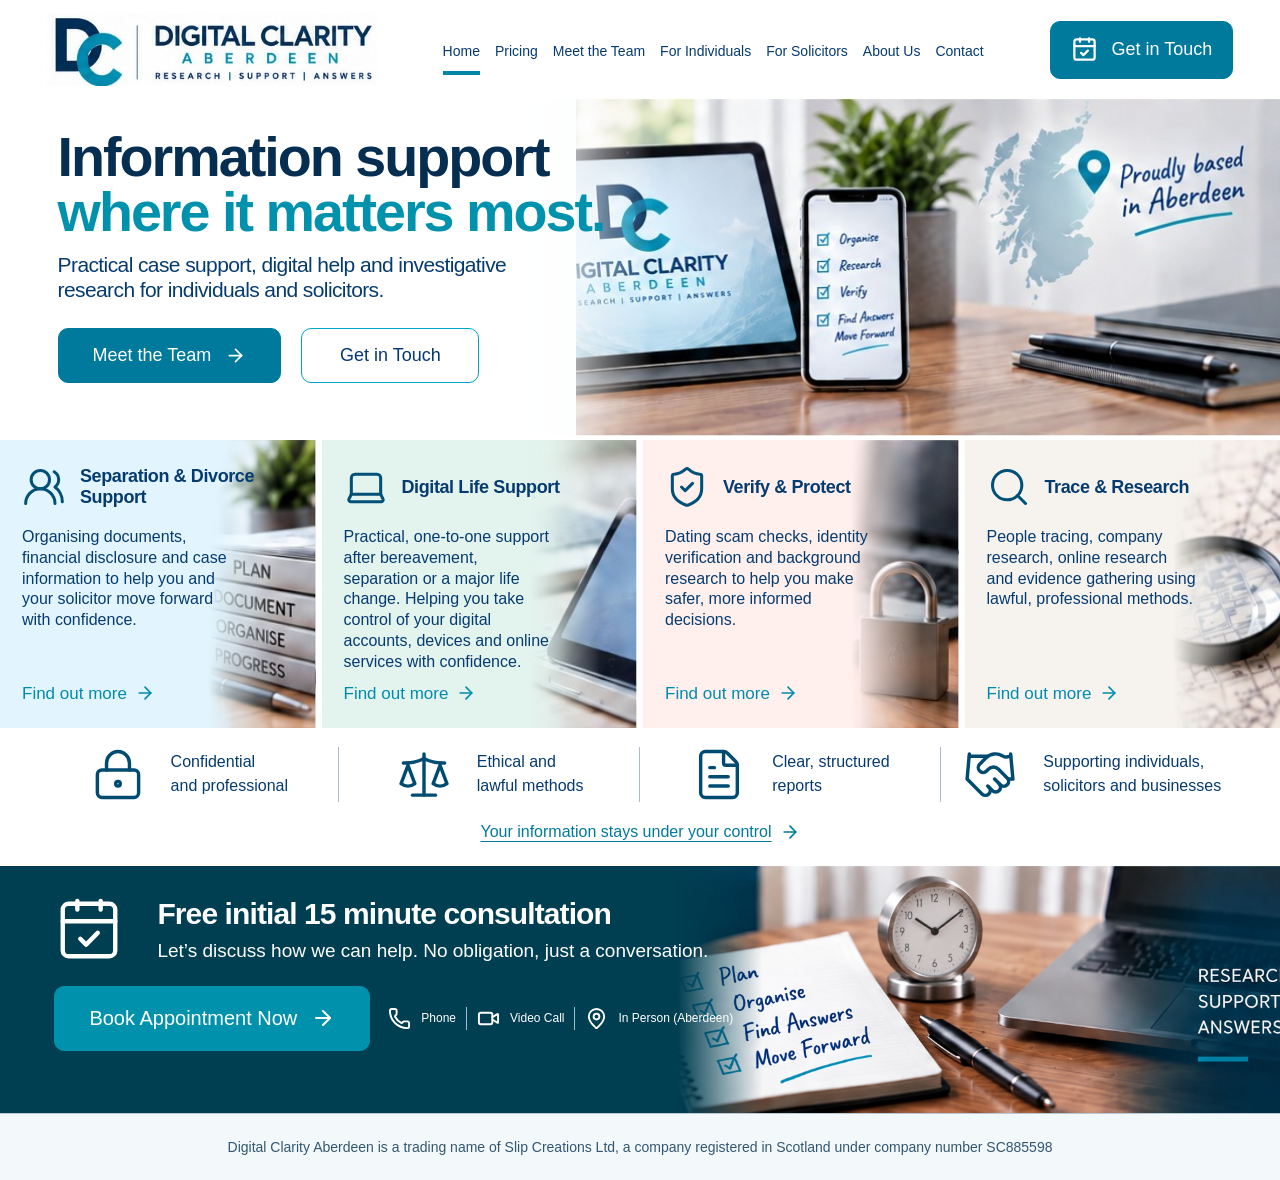
==== index.html @ 3a5bfd01 "Add files via upload" ====
<!doctype html>
<html lang="en-GB"><head><meta charset="utf-8"><meta name="viewport" content="width=device-width,initial-scale=1"><meta name="description" content="Practical case support, digital help and investigative research for individuals and solicitors. Proudly based in Aberdeen."><title>Digital Clarity Aberdeen | Research, Support &amp; Answers</title><link rel="icon" href="favicon.png"><link rel="stylesheet" href="styles.css"><script src="script.js" defer></script></head><body><link rel="preload" as="image" href="images/logo.jpg"/><a class="skip-link" href="#main">Skip to content</a><header class="header" id="home"><a href="index.html" class="brand" aria-label="Digital Clarity Aberdeen home"><img src="images/logo.jpg" alt="Digital Clarity Aberdeen — Research, Support, Answers" width="453" height="100"/></a><button class="menu-toggle" aria-label="Open navigation" aria-expanded="false" data-menu="true"><svg xmlns="http://www.w3.org/2000/svg" width="24" height="24" viewBox="0 0 24 24" fill="none" stroke="currentColor" stroke-width="2" stroke-linecap="round" stroke-linejoin="round" class="lucide lucide-menu" aria-hidden="true"><path d="M4 5h16"></path><path d="M4 12h16"></path><path d="M4 19h16"></path></svg></button><nav class="nav" aria-label="Main navigation"><a class="current" href="index.html" data-close-menu="true">Home</a><a href="pricing.html">Pricing</a><button data-panel="team">Meet the Team</button><button data-panel="individuals">For Individuals</button><button data-panel="solicitors">For Solicitors</button><button data-panel="about">About Us</button><button data-panel="contact">Contact</button></nav><button class="button header-cta" data-panel="contact"><svg xmlns="http://www.w3.org/2000/svg" width="27" height="27" viewBox="0 0 24 24" fill="none" stroke="currentColor" stroke-width="2" stroke-linecap="round" stroke-linejoin="round" class="lucide lucide-calendar-check" aria-hidden="true"><path d="M8 2v3"></path><path d="M16 2v3"></path><rect x="3" y="3" width="18" height="18" rx="2"></rect><path d="M3 9h18"></path><path d="m9 15 2 2 4-4"></path></svg>Get in Touch</button></header><main id="main"><section class="hero" aria-labelledby="hero-title"><div class="hero-art" role="img" aria-label="Digital Clarity tablet and phone on an office desk, proudly based in Aberdeen"></div><div class="hero-copy"><h1 id="hero-title">Information support<br/><span>where it matters most.</span></h1><p>Practical case support, digital help and investigative<br class="desktop-break"/> research for individuals and solicitors.</p><div class="hero-actions"><button class="button" data-panel="team">Meet the Team <svg xmlns="http://www.w3.org/2000/svg" width="21" height="21" viewBox="0 0 24 24" fill="none" stroke="currentColor" stroke-width="2" stroke-linecap="round" stroke-linejoin="round" class="lucide lucide-arrow-right" aria-hidden="true"><path d="M5 12h14"></path><path d="m12 5 7 7-7 7"></path></svg></button><button class="button outline" data-panel="contact">Get in Touch</button></div></div></section><section id="services" class="services" aria-label="Our services"><article class="service separation"><div class="service-photo" style="background-image:url(images/separation.jpg)"></div><div class="service-heading"><svg xmlns="http://www.w3.org/2000/svg" width="24" height="24" viewBox="0 0 24 24" fill="none" stroke="currentColor" stroke-width="1.65" stroke-linecap="round" stroke-linejoin="round" class="lucide lucide-users-round" aria-hidden="true"><path d="M18 21a8 8 0 0 0-16 0"></path><circle cx="10" cy="8" r="5"></circle><path d="M22 20c0-3.37-2-6.5-4-8a5 5 0 0 0-.45-8.3"></path></svg><h2>Separation &amp; Divorce Support</h2></div><p>Organising documents, financial disclosure and case information to help you and your solicitor move forward with confidence.</p><button class="text-link" data-panel="service-0">Find out more <svg xmlns="http://www.w3.org/2000/svg" width="20" height="20" viewBox="0 0 24 24" fill="none" stroke="currentColor" stroke-width="2" stroke-linecap="round" stroke-linejoin="round" class="lucide lucide-arrow-right" aria-hidden="true"><path d="M5 12h14"></path><path d="m12 5 7 7-7 7"></path></svg></button></article><article class="service digital"><div class="service-photo" style="background-image:url(images/digital.jpg)"></div><div class="service-heading"><svg xmlns="http://www.w3.org/2000/svg" width="24" height="24" viewBox="0 0 24 24" fill="none" stroke="currentColor" stroke-width="1.65" stroke-linecap="round" stroke-linejoin="round" class="lucide lucide-laptop" aria-hidden="true"><path d="M18 5a2 2 0 0 1 2 2v8.526a2 2 0 0 0 .212.897l1.068 2.127a1 1 0 0 1-.9 1.45H3.62a1 1 0 0 1-.9-1.45l1.068-2.127A2 2 0 0 0 4 15.526V7a2 2 0 0 1 2-2z"></path><path d="M20.054 15.987H3.946"></path></svg><h2>Digital Life Support</h2></div><p>Practical, one-to-one support after bereavement, separation or a major life change. Helping you take control of your digital accounts, devices and online services with confidence.</p><button class="text-link" data-panel="service-1">Find out more <svg xmlns="http://www.w3.org/2000/svg" width="20" height="20" viewBox="0 0 24 24" fill="none" stroke="currentColor" stroke-width="2" stroke-linecap="round" stroke-linejoin="round" class="lucide lucide-arrow-right" aria-hidden="true"><path d="M5 12h14"></path><path d="m12 5 7 7-7 7"></path></svg></button></article><article class="service verify"><div class="service-photo" style="background-image:url(images/verify.jpg)"></div><div class="service-heading"><svg xmlns="http://www.w3.org/2000/svg" width="24" height="24" viewBox="0 0 24 24" fill="none" stroke="currentColor" stroke-width="1.65" stroke-linecap="round" stroke-linejoin="round" class="lucide lucide-shield-check" aria-hidden="true"><path d="M20 13c0 5-3.5 7.5-7.66 8.95a1 1 0 0 1-.67-.01C7.5 20.5 4 18 4 13V6a1 1 0 0 1 1-1c2 0 4.5-1.2 6.24-2.72a1.17 1.17 0 0 1 1.52 0C14.51 3.81 17 5 19 5a1 1 0 0 1 1 1z"></path><path d="m9 12 2 2 4-4"></path></svg><h2>Verify &amp; Protect</h2></div><p>Dating scam checks, identity verification and background research to help you make safer, more informed decisions.</p><button class="text-link" data-panel="service-2">Find out more <svg xmlns="http://www.w3.org/2000/svg" width="20" height="20" viewBox="0 0 24 24" fill="none" stroke="currentColor" stroke-width="2" stroke-linecap="round" stroke-linejoin="round" class="lucide lucide-arrow-right" aria-hidden="true"><path d="M5 12h14"></path><path d="m12 5 7 7-7 7"></path></svg></button></article><article class="service research"><div class="service-photo" style="background-image:url(images/research.jpg)"></div><div class="service-heading"><svg xmlns="http://www.w3.org/2000/svg" width="24" height="24" viewBox="0 0 24 24" fill="none" stroke="currentColor" stroke-width="1.65" stroke-linecap="round" stroke-linejoin="round" class="lucide lucide-search" aria-hidden="true"><path d="m21 21-4.34-4.34"></path><circle cx="11" cy="11" r="8"></circle></svg><h2>Trace &amp; Research</h2></div><p>People tracing, company research, online research and evidence gathering using lawful, professional methods.</p><button class="text-link" data-panel="service-3">Find out more <svg xmlns="http://www.w3.org/2000/svg" width="20" height="20" viewBox="0 0 24 24" fill="none" stroke="currentColor" stroke-width="2" stroke-linecap="round" stroke-linejoin="round" class="lucide lucide-arrow-right" aria-hidden="true"><path d="M5 12h14"></path><path d="m12 5 7 7-7 7"></path></svg></button></article></section><section class="assurances" aria-label="Our commitments"><div class="assurance"><svg xmlns="http://www.w3.org/2000/svg" width="24" height="24" viewBox="0 0 24 24" fill="none" stroke="currentColor" stroke-width="1.5" stroke-linecap="round" stroke-linejoin="round" class="lucide lucide-lock-keyhole" aria-hidden="true"><circle cx="12" cy="16" r="1"></circle><rect x="3" y="10" width="18" height="12" rx="2"></rect><path d="M7 10V7a5 5 0 0 1 10 0v3"></path></svg><p>Confidential<br/>and professional</p></div><div class="assurance"><svg xmlns="http://www.w3.org/2000/svg" width="24" height="24" viewBox="0 0 24 24" fill="none" stroke="currentColor" stroke-width="1.5" stroke-linecap="round" stroke-linejoin="round" class="lucide lucide-scale" aria-hidden="true"><path d="M12 3v18"></path><path d="m19 8 3 8a5 5 0 0 1-6 0zV7"></path><path d="M3 7h1a17 17 0 0 0 8-2 17 17 0 0 0 8 2h1"></path><path d="m5 8 3 8a5 5 0 0 1-6 0zV7"></path><path d="M7 21h10"></path></svg><p>Ethical and<br/>lawful methods</p></div><div class="assurance"><svg xmlns="http://www.w3.org/2000/svg" width="24" height="24" viewBox="0 0 24 24" fill="none" stroke="currentColor" stroke-width="1.5" stroke-linecap="round" stroke-linejoin="round" class="lucide lucide-file-text" aria-hidden="true"><path d="M6 22a2 2 0 0 1-2-2V4a2 2 0 0 1 2-2h8a2.4 2.4 0 0 1 1.704.706l3.588 3.588A2.4 2.4 0 0 1 20 8v12a2 2 0 0 1-2 2z"></path><path d="M14 2v5a1 1 0 0 0 1 1h5"></path><path d="M10 9H8"></path><path d="M16 13H8"></path><path d="M16 17H8"></path></svg><p>Clear, structured<br/>reports</p></div><div class="assurance"><svg xmlns="http://www.w3.org/2000/svg" width="24" height="24" viewBox="0 0 24 24" fill="none" stroke="currentColor" stroke-width="1.5" stroke-linecap="round" stroke-linejoin="round" class="lucide lucide-handshake" aria-hidden="true"><path d="m11 17 2 2a1 1 0 1 0 3-3"></path><path d="m14 14 2.5 2.5a1 1 0 1 0 3-3l-3.88-3.88a3 3 0 0 0-4.24 0l-.88.88a1 1 0 1 1-3-3l2.81-2.81a5.79 5.79 0 0 1 7.06-.87l.47.28a2 2 0 0 0 1.42.25L21 4"></path><path d="m21 3 1 11h-2"></path><path d="M3 3 2 14l6.5 6.5a1 1 0 1 0 3-3"></path><path d="M3 4h8"></path></svg><p>Supporting individuals,<br/>solicitors and businesses</p></div></section><div class="privacy-control"><button class="text-link" aria-haspopup="dialog" data-panel="privacy">Your information stays under your control <svg xmlns="http://www.w3.org/2000/svg" width="20" height="20" viewBox="0 0 24 24" fill="none" stroke="currentColor" stroke-width="2" stroke-linecap="round" stroke-linejoin="round" class="lucide lucide-arrow-right" aria-hidden="true"><path d="M5 12h14"></path><path d="m12 5 7 7-7 7"></path></svg></button></div><section id="contact" class="consultation"><div class="consultation-art"></div><div class="consultation-content"><div class="consultation-heading"><svg xmlns="http://www.w3.org/2000/svg" width="24" height="24" viewBox="0 0 24 24" fill="none" stroke="currentColor" stroke-width="1.5" stroke-linecap="round" stroke-linejoin="round" class="lucide lucide-calendar-check" aria-hidden="true"><path d="M8 2v3"></path><path d="M16 2v3"></path><rect x="3" y="3" width="18" height="18" rx="2"></rect><path d="M3 9h18"></path><path d="m9 15 2 2 4-4"></path></svg><div><h2>Free initial 15 minute consultation</h2><p>Let’s discuss how we can help. No obligation, just a conversation.</p></div></div><div class="consultation-actions"><button class="button booking" data-panel="contact">Book Appointment Now <svg xmlns="http://www.w3.org/2000/svg" width="24" height="24" viewBox="0 0 24 24" fill="none" stroke="currentColor" stroke-width="2" stroke-linecap="round" stroke-linejoin="round" class="lucide lucide-arrow-right" aria-hidden="true"><path d="M5 12h14"></path><path d="m12 5 7 7-7 7"></path></svg></button><div class="methods"><span><svg xmlns="http://www.w3.org/2000/svg" width="24" height="24" viewBox="0 0 24 24" fill="none" stroke="currentColor" stroke-width="2" stroke-linecap="round" stroke-linejoin="round" class="lucide lucide-phone" aria-hidden="true"><path d="M13.832 16.568a1 1 0 0 0 1.213-.303l.355-.465A2 2 0 0 1 17 15h3a2 2 0 0 1 2 2v3a2 2 0 0 1-2 2A18 18 0 0 1 2 4a2 2 0 0 1 2-2h3a2 2 0 0 1 2 2v3a2 2 0 0 1-.8 1.6l-.468.351a1 1 0 0 0-.292 1.233 14 14 0 0 0 6.392 6.384"></path></svg>Phone</span><span><svg xmlns="http://www.w3.org/2000/svg" width="24" height="24" viewBox="0 0 24 24" fill="none" stroke="currentColor" stroke-width="2" stroke-linecap="round" stroke-linejoin="round" class="lucide lucide-video" aria-hidden="true"><path d="m16 13 5.223 3.482a.5.5 0 0 0 .777-.416V7.87a.5.5 0 0 0-.752-.432L16 10.5"></path><rect x="2" y="6" width="14" height="12" rx="2"></rect></svg>Video Call</span><span><svg xmlns="http://www.w3.org/2000/svg" width="24" height="24" viewBox="0 0 24 24" fill="none" stroke="currentColor" stroke-width="2" stroke-linecap="round" stroke-linejoin="round" class="lucide lucide-map-pin" aria-hidden="true"><path d="M20 10c0 4.993-5.539 10.193-7.399 11.799a1 1 0 0 1-1.202 0C9.539 20.193 4 14.993 4 10a8 8 0 0 1 16 0"></path><circle cx="12" cy="10" r="3"></circle></svg>In Person (Aberdeen)</span></div></div></div></section></main><footer class="site-footer"><p>Digital Clarity Aberdeen is a trading name of Slip Creations Ltd, a company registered in Scotland under company number SC885598</p></footer>
<dialog id="details" class="detail-dialog" aria-labelledby="dialog-title" aria-describedby="dialog-description"><button class="dialog-close" aria-label="Close details" autofocus>×</button><h2 id="dialog-title" class="dialog-title"></h2><p id="dialog-description" class="dialog-copy"></p><div id="dialog-sections" class="team-sections dialog-copy" hidden></div><div id="dialog-phones" class="contact-phones dialog-copy" hidden><p>UK: <a href="tel:0345555555">0345 555555</a></p><p>Local: <a href="tel:01224555555">01224 555555</a></p></div><button id="dialog-action" class="button">Get in Touch →</button><a id="dialog-email" class="button email-button" href="mailto:contactus@dcaberdeen.com?subject=Free%2015%20minute%20consultation" hidden>Email to arrange a consultation →</a></dialog>
</body></html>
---- styles.css ----
body{line-height:1.5}button{color:inherit}svg{vertical-align:middle;flex-shrink:0}h1,h2{font-size:inherit;font-weight:inherit}
:root,.dark{--background:#fff;--foreground:#063864;--primary:#00799c;--primary-foreground:#fff;--popover:#fff;--border:#b7c9d7;--muted:#e6f4f8;--radius:0.6rem}
*{box-sizing:border-box}html{scroll-behavior:smooth;scroll-padding-top:1rem}body{margin:0;color:#063b70;background:#fff;font-family:'Century Gothic','Trebuchet MS',Arial,sans-serif;font-size:16px}button,a{-webkit-tap-highlight-color:transparent}button{font:inherit;cursor:pointer}a{color:inherit;text-decoration:none}button:focus-visible,a:focus-visible{outline:3px solid #02a6ca;outline-offset:5px}button{border:0}p,h1,h2{margin:0}.header{min-height:99px;display:flex;align-items:center;gap:32px;padding:9px 3.65%;background:white;position:relative;z-index:10}.brand{display:block;flex:0 1 443px}.brand img{width:100%;height:auto;display:block}.nav{display:flex;align-items:center;justify-content:center;gap:34px;flex:1;white-space:nowrap}.nav a,.nav button{background:none;padding:17px 0 13px;font-size:16px;position:relative}.nav .current:after{content:'';position:absolute;bottom:0;left:0;right:0;height:4px;background:#0087a8}.nav a:hover,.nav button:hover{color:#008bab}.button{display:inline-flex;align-items:center;justify-content:center;gap:14px;background:#007a9c;color:white;padding:16px 34px;border:1px solid #007a9c;border-radius:10px;font-size:18px;line-height:1.2;transition:background .18s,transform .18s;white-space:nowrap}.button:hover{background:#005b79;transform:translateY(-1px)}.header-cta{font-size:22px;min-width:246px;min-height:58px}.menu-toggle{display:none;background:none}.hero{min-height:337px;position:relative;overflow:hidden;background:#f9fbfb}.hero-art{position:absolute;inset:0 0 0 45%;background:url('images/hero.jpg') center right/cover no-repeat}.hero:after{content:'';position:absolute;inset:0;background:linear-gradient(90deg,#fff 0%,#fffffffa 37%,#ffffffdf 43%,#ffffff00 51%);pointer-events:none}.hero-copy{position:relative;z-index:1;padding:31px 4.5% 33px}.hero h1{font-family:Arial,Helvetica,sans-serif;font-size:clamp(40px,4.2vw,66px);font-weight:750;line-height:.98;letter-spacing:-2px;color:#062e51}.hero h1 span{color:#0092ad}.hero-copy>p{font-size:24px;line-height:1.18;margin-top:14px;letter-spacing:-.6px}.hero-actions{display:flex;gap:20px;margin-top:25px}.hero-actions .button{min-width:204px}.hero-actions .outline{min-width:178px}.outline{background:#ffffffb8;color:#043872;border:1px solid #00a6ca}.outline:hover{background:#e8f8fc}.services{display:grid;grid-template-columns:repeat(4,minmax(0,1fr));gap:6px;border-top:4px solid white}.service{min-height:247px;position:relative;padding:24px 32px 20px;display:flex;flex-direction:column;overflow:hidden;background:#e2f5fe}.service.digital{background:#e3f3ee}.service.verify{background:#fff0ed}.service.research{background:#f6f3ee}.service-photo{position:absolute;inset:0 0 0 auto;width:34%;background-size:cover;background-position:right center;mask-image:linear-gradient(90deg,transparent,#000 65%);pointer-events:none}.service-heading{display:flex;align-items:center;gap:22px;position:relative;min-height:48px}.service-heading svg{width:56px;height:50px;flex:none;color:#005077}.service h2{font-size:20px;line-height:1.16;font-weight:600;letter-spacing:-.4px;max-width:215px}.service p{position:relative;max-width:242px;font-size:16px;line-height:1.3;margin:15px 0 8px;padding-right:5px}.text-link{position:relative;display:flex;align-items:center;gap:8px;background:none;color:#008bae;padding:0;margin-top:auto;align-self:flex-start;font-size:17px}.text-link:hover{text-decoration:underline}.assurances{min-height:92px;display:grid;grid-template-columns:repeat(4,1fr);align-items:center;padding:18px 3%}.assurance{display:flex;gap:24px;align-items:center;justify-content:center;padding:0 20px;border-right:1px solid #aabbd1;min-height:54px}.assurance:last-child{border:0}.assurance svg{width:58px;height:55px;flex:none;color:#004b72}.assurance p{font-size:16px;line-height:1.5}.consultation{position:relative;min-height:247px;background:#003e52;color:white;overflow:hidden}.consultation-art{position:absolute;inset:0 0 0 auto;width:47%;background:url('images/consultation-clock.png') center/cover no-repeat;mask-image:linear-gradient(90deg,transparent,#000 14%)}.consultation-content{position:relative;padding:28px 4.25% 50px}.consultation-heading{display:flex;gap:33px;align-items:center}.consultation-heading>svg{width:70px;height:70px;flex:none}.consultation h2{font-size:34px;font-weight:600;line-height:1.3;letter-spacing:-.9px}.consultation p{font-size:22px;margin-top:4px}.consultation-actions{display:flex;align-items:center;gap:24px;margin-top:20px}.booking{background:#0092ac;border-color:#0092ac;font-size:23px;min-height:65px}.methods{display:flex;align-items:center;gap:16px;font-size:14px}.methods span{display:flex;align-items:center;gap:10px;border-right:1px solid #9dc0cc;padding-right:16px}.methods span:last-child{border:0}.methods svg{width:23px;height:23px}.skip-link{position:fixed;top:-100px;left:15px;background:white;z-index:100;padding:12px}.skip-link:focus{top:10px}.detail-dialog{padding:35px!important;max-width:min(560px,calc(100% - 32px))!important;gap:23px!important}.dialog-title{font-size:27px;font-weight:600;line-height:1.2;padding-right:15px}.dialog-copy{font-size:17px;line-height:1.6;color:#335771}.contact-note{padding:18px;background:#e8f5f8;border-radius:6px;font-size:16px;line-height:1.5}
@media(min-width:1700px){.hero{min-height:410px}.hero-copy{padding-top:50px}.service{min-height:285px}.service p{max-width:65%;font-size:18px}.consultation{min-height:300px}}
@media(max-width:1350px){.header{gap:22px}.brand{flex-basis:330px}.nav{gap:20px}.nav a,.nav button{font-size:14px}.header-cta{min-width:180px;font-size:18px;padding:14px 20px}.hero h1{font-size:4.35vw}.hero-copy>p{font-size:21px}.service{padding:22px}.service-heading{gap:14px}.service h2{font-size:18px}.service p{max-width:79%}.service-heading svg{width:44px}.consultation h2{font-size:30px}.consultation p{font-size:19px}.methods{gap:10px;font-size:12px}.methods span{padding-right:10px}.booking{font-size:20px}.consultation-actions{gap:18px}}
@media(max-width:1100px){.header{flex-wrap:wrap;justify-content:space-between}.brand{flex-basis:350px}.nav{order:3;flex-basis:100%;padding-bottom:5px;justify-content:space-between}.nav a,.nav button{font-size:16px;padding-top:4px}.hero{min-height:335px}.hero h1{font-size:4.7vw}.hero-copy>p{max-width:53%;font-size:19px}.desktop-break{display:none}.services{grid-template-columns:repeat(2,minmax(0,1fr))}.service{min-height:260px;padding:25px 30px}.service h2{font-size:21px}.service p{max-width:65%;font-size:17px}.service-photo{width:34%}.assurances{grid-template-columns:repeat(2,1fr);gap:20px}.assurance:nth-child(2){border:0}.assurance{justify-content:flex-start;padding-left:30px}.consultation-art{opacity:.55}.consultation-actions{align-items:flex-start;flex-direction:column}.methods{font-size:14px}.consultation-heading{gap:22px}}
@media(max-width:650px){.header{min-height:86px;padding:13px 20px;gap:12px}.brand{flex:0 1 280px;max-width:calc(100% - 50px)}.header-cta{display:none}.menu-toggle{display:block;padding:8px}.nav{display:none}.nav.expanded{display:flex;flex-direction:column;align-items:stretch;gap:0;padding:8px 0}.nav a,.nav button{text-align:left;padding:13px 4px}.nav .current:after{right:auto;width:36px}.hero{display:flex;flex-direction:column}.hero-copy{padding:30px 22px 28px;order:0}.hero h1{font-size:clamp(32px,7.7vw,49px);letter-spacing:-1.1px;line-height:1.05}.hero-copy>p{max-width:100%;font-size:19px;line-height:1.35;margin-top:16px}.hero:after{display:none}.hero-art{position:relative;inset:auto;order:1;height:200px;background-position:right center;width:100%}.hero-actions{gap:12px;margin-top:22px}.hero-actions .button{min-width:0;padding:14px 19px;font-size:16px}.services{grid-template-columns:1fr;gap:5px}.service{min-height:260px;padding:25px 25px 23px}.service-heading{gap:18px}.service h2{font-size:21px;max-width:230px}.service p{font-size:17px;max-width:70%;margin:17px 0}.text-link{font-size:17px}.assurances{padding:23px 20px;gap:20px 13px}.assurance{border:0;padding:0;gap:12px;align-items:flex-start}.assurance svg{width:34px;height:39px}.assurance p{font-size:14px;line-height:1.5}.assurance p br{display:none}.consultation-content{padding:29px 22px 40px}.consultation-heading{align-items:flex-start;gap:16px}.consultation-heading>svg{width:44px;height:48px}.consultation h2{font-size:27px;line-height:1.2}.consultation p{font-size:18px;line-height:1.4;margin-top:12px}.consultation-art{width:100%;opacity:.18}.consultation-actions{margin-top:23px;gap:23px}.booking{width:100%;font-size:20px;padding:16px 15px}.methods{flex-wrap:wrap;gap:14px;font-size:14px}.methods span{gap:7px}.methods svg{width:20px}.detail-dialog{padding:28px!important}}
@media(prefers-reduced-motion:reduce){html{scroll-behavior:auto}.button{transition:none}}
.email-button{white-space:normal;text-align:center}

.detail-dialog{max-height:85dvh;overflow-y:auto}.team-sections{display:grid;gap:26px}.team-section h3{font-size:22px;font-weight:600;line-height:1.25;margin:0 0 7px;color:#063864}.team-section h4{font-size:17px;font-weight:600;line-height:1.4;color:#007a9c;margin:0 0 15px}.team-section p+p{margin-top:16px}

.site-footer{padding:22px 4.25%;background:#f3f8fa;color:#335771;text-align:center;font-size:14px;line-height:1.6;border-top:1px solid #b7c9d7}.site-footer p{max-width:1000px;margin:0 auto}.contact-phones a{color:#007a9c;text-decoration:underline;text-underline-offset:3px}.contact-phones p+p{margin-top:8px}

.dialog-copy a{color:#007a9c;text-decoration:underline;text-underline-offset:3px;overflow-wrap:anywhere}

.privacy-control{display:flex;justify-content:center;padding:0 22px 22px}.privacy-control .text-link{color:#007a9c;font-size:16px;text-align:left;line-height:1.5;text-decoration:underline;text-underline-offset:4px}
.pricing-hero{padding:40px 4.5%;background:linear-gradient(90deg,#f1faff 0%,#f1fafff2 48%,#f1faff00 76%),url('images/hero.jpg') right center/cover no-repeat}.pricing-hero>div{max-width:750px}.pricing-hero h1{font-size:64px;font-weight:700;line-height:1.1;letter-spacing:-2px}.pricing-hero h2{font-size:38px;font-weight:600;line-height:1.2;margin-bottom:14px}.pricing-hero h2 span{color:#0092ad}.pricing-hero p{font-size:18px;line-height:1.5;max-width:570px}.pricing-section{padding:30px 4.5%}.pricing-section>h2,.pricing-promise h2{font-size:36px;font-weight:600;line-height:1.2;letter-spacing:-1px}.pricing-section>p{font-size:18px;margin-top:6px}.price-grid{display:grid;grid-template-columns:repeat(4,minmax(0,1fr));gap:18px;margin-top:20px}.price-card{padding:24px;border-radius:9px;display:flex;flex-direction:column;background:#e2f5fe}.price-card.digital{background:#e3f3ee}.price-card.verify{background:#fff0ed}.price-card.research{background:#f6f3ee}.price-heading{display:flex;align-items:center;gap:15px}.price-heading svg{width:44px;height:44px;flex:none;color:#005077}.price-heading h3{font-size:17px;line-height:1.3;margin:0;font-weight:600}.price-quote{text-align:center;margin:20px 0;flex:1;font-size:17px;line-height:1.5}.price-amount{display:flex;flex-direction:column;text-align:center;border-top:1px solid #80b3c6;padding-top:15px;line-height:1.2}.price-amount strong{font-size:36px}.price-amount span{font-size:16px}.price-card .button{margin-top:18px;padding:12px;font-size:16px;white-space:normal;border-radius:6px}.pricing-section>.packages-title{font-size:29px;margin-top:30px}.package-card{padding:20px;border:1px solid #c9e4ef;border-radius:6px;scroll-margin-top:24px}.package-card:target{outline:3px solid #0092ad;outline-offset:3px}.package-card strong{display:block;font-size:23px;margin-top:4px}.package-card p{margin-top:16px;font-size:16px;line-height:1.5}.pricing-promise{padding:30px 4.5%;background:#edf8fd;display:flex;align-items:center;gap:40px}.promise-title{display:flex;align-items:center;gap:25px;flex:0 0 36%}.promise-title>svg{width:80px;height:80px;flex:none}.promise-title p{color:#007a9c;font-size:22px}.pricing-promise ul{list-style:none;padding:0 0 0 35px;margin:0;border-left:1px solid #a2c9d9;display:grid;grid-template-columns:1fr 1fr;gap:12px 25px}.pricing-promise li{display:flex;gap:12px;align-items:flex-start;font-size:16px}.pricing-promise li svg{width:22px;height:22px;color:#0092ad;flex:none}.business-pricing{display:grid;grid-template-columns:1fr 2fr;gap:24px;margin-top:22px}.business-intro p{margin-bottom:12px;line-height:1.5}.business-intro .button{font-size:16px;padding:14px 18px;white-space:normal}.business-grid{display:grid;grid-template-columns:repeat(5,minmax(0,1fr));gap:10px}.business-card{border:1px solid #c9e4ef;border-radius:6px;padding:18px 10px;text-align:center;display:flex;flex-direction:column;align-items:center;font-size:16px;line-height:1.3}.business-card>svg{width:36px;height:36px;color:#005077}.business-card h3{font-size:16px;font-weight:600;min-height:62px;margin:12px 0}.business-card strong{font-size:30px}.business-card small{font-size:14px;margin-top:7px}.header .nav{gap:22px}
@media(max-width:1350px){.header .nav{gap:15px}.price-card{padding:19px}.business-pricing{grid-template-columns:1fr}.business-intro{max-width:750px}}
@media(max-width:1000px){.price-grid{grid-template-columns:repeat(2,minmax(0,1fr))}.pricing-promise{flex-direction:column;align-items:stretch;gap:24px}.pricing-promise ul{border-left:0;padding:0}.pricing-hero h1{font-size:52px}.pricing-hero h2{font-size:32px}}
@media(max-width:650px){.header .nav{gap:0}.pricing-hero{padding:30px 22px;background:#edf8fd}.pricing-hero h1{font-size:44px}.pricing-hero h2{font-size:29px;margin-top:6px}.pricing-section{padding:26px 22px}.pricing-section>h2,.pricing-promise h2{font-size:29px}.price-grid{grid-template-columns:1fr}.pricing-promise{padding:28px 22px}.pricing-promise ul{grid-template-columns:1fr}.promise-title{gap:18px}.promise-title>svg{width:60px;height:60px}.business-grid{grid-template-columns:repeat(2,minmax(0,1fr))}.business-card:last-child{grid-column:1/-1}.business-card h3{min-height:42px}}

.detail-dialog{border:0;border-radius:12px;color:#063864;background:#fff;width:560px;max-height:85vh;overflow:auto;box-shadow:0 20px 80px #001d3c55;position:fixed;inset:0;margin:auto}.detail-dialog::backdrop{background:#00253c66;backdrop-filter:blur(3px)}.detail-dialog[open]{display:flex;flex-direction:column}.dialog-close{position:absolute;right:10px;top:8px;background:transparent;font-size:28px;line-height:1;padding:7px}.detail-dialog .button{align-self:flex-start}.dialog-title{margin-top:0}.dialog-copy{margin:0}body.modal-open{overflow:hidden}

[hidden]{display:none!important}
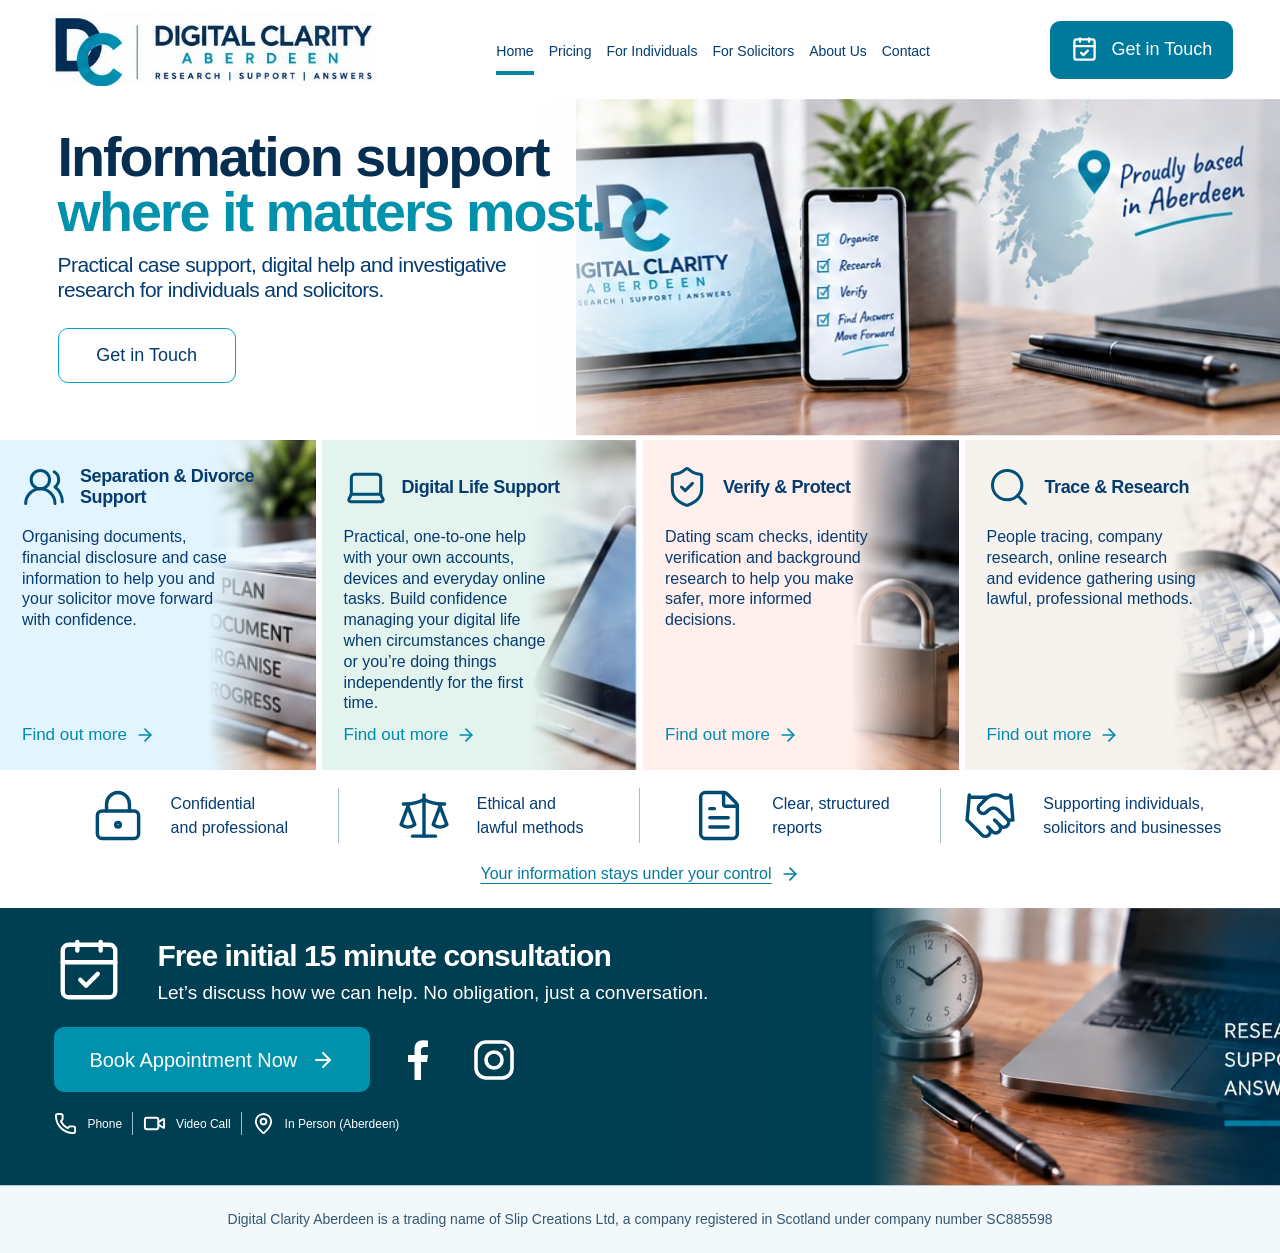
==== commit eff5f5d8: "Add files via upload" ====
--- a/index.html
+++ b/index.html
@@ -1,4 +1,4 @@
 <!doctype html>
-<html lang="en-GB"><head><meta charset="utf-8"><meta name="viewport" content="width=device-width,initial-scale=1"><meta name="description" content="Practical case support, digital help and investigative research for individuals and solicitors. Proudly based in Aberdeen."><title>Digital Clarity Aberdeen | Research, Support &amp; Answers</title><link rel="icon" href="favicon.png"><link rel="stylesheet" href="styles.css"><script src="script.js" defer></script></head><body><link rel="preload" as="image" href="images/logo.jpg"/><a class="skip-link" href="#main">Skip to content</a><header class="header" id="home"><a href="index.html" class="brand" aria-label="Digital Clarity Aberdeen home"><img src="images/logo.jpg" alt="Digital Clarity Aberdeen — Research, Support, Answers" width="453" height="100"/></a><button class="menu-toggle" aria-label="Open navigation" aria-expanded="false" data-menu="true"><svg xmlns="http://www.w3.org/2000/svg" width="24" height="24" viewBox="0 0 24 24" fill="none" stroke="currentColor" stroke-width="2" stroke-linecap="round" stroke-linejoin="round" class="lucide lucide-menu" aria-hidden="true"><path d="M4 5h16"></path><path d="M4 12h16"></path><path d="M4 19h16"></path></svg></button><nav class="nav" aria-label="Main navigation"><a class="current" href="index.html" data-close-menu="true">Home</a><a href="pricing.html">Pricing</a><button data-panel="team">Meet the Team</button><button data-panel="individuals">For Individuals</button><button data-panel="solicitors">For Solicitors</button><button data-panel="about">About Us</button><button data-panel="contact">Contact</button></nav><button class="button header-cta" data-panel="contact"><svg xmlns="http://www.w3.org/2000/svg" width="27" height="27" viewBox="0 0 24 24" fill="none" stroke="currentColor" stroke-width="2" stroke-linecap="round" stroke-linejoin="round" class="lucide lucide-calendar-check" aria-hidden="true"><path d="M8 2v3"></path><path d="M16 2v3"></path><rect x="3" y="3" width="18" height="18" rx="2"></rect><path d="M3 9h18"></path><path d="m9 15 2 2 4-4"></path></svg>Get in Touch</button></header><main id="main"><section class="hero" aria-labelledby="hero-title"><div class="hero-art" role="img" aria-label="Digital Clarity tablet and phone on an office desk, proudly based in Aberdeen"></div><div class="hero-copy"><h1 id="hero-title">Information support<br/><span>where it matters most.</span></h1><p>Practical case support, digital help and investigative<br class="desktop-break"/> research for individuals and solicitors.</p><div class="hero-actions"><button class="button" data-panel="team">Meet the Team <svg xmlns="http://www.w3.org/2000/svg" width="21" height="21" viewBox="0 0 24 24" fill="none" stroke="currentColor" stroke-width="2" stroke-linecap="round" stroke-linejoin="round" class="lucide lucide-arrow-right" aria-hidden="true"><path d="M5 12h14"></path><path d="m12 5 7 7-7 7"></path></svg></button><button class="button outline" data-panel="contact">Get in Touch</button></div></div></section><section id="services" class="services" aria-label="Our services"><article class="service separation"><div class="service-photo" style="background-image:url(images/separation.jpg)"></div><div class="service-heading"><svg xmlns="http://www.w3.org/2000/svg" width="24" height="24" viewBox="0 0 24 24" fill="none" stroke="currentColor" stroke-width="1.65" stroke-linecap="round" stroke-linejoin="round" class="lucide lucide-users-round" aria-hidden="true"><path d="M18 21a8 8 0 0 0-16 0"></path><circle cx="10" cy="8" r="5"></circle><path d="M22 20c0-3.37-2-6.5-4-8a5 5 0 0 0-.45-8.3"></path></svg><h2>Separation &amp; Divorce Support</h2></div><p>Organising documents, financial disclosure and case information to help you and your solicitor move forward with confidence.</p><button class="text-link" data-panel="service-0">Find out more <svg xmlns="http://www.w3.org/2000/svg" width="20" height="20" viewBox="0 0 24 24" fill="none" stroke="currentColor" stroke-width="2" stroke-linecap="round" stroke-linejoin="round" class="lucide lucide-arrow-right" aria-hidden="true"><path d="M5 12h14"></path><path d="m12 5 7 7-7 7"></path></svg></button></article><article class="service digital"><div class="service-photo" style="background-image:url(images/digital.jpg)"></div><div class="service-heading"><svg xmlns="http://www.w3.org/2000/svg" width="24" height="24" viewBox="0 0 24 24" fill="none" stroke="currentColor" stroke-width="1.65" stroke-linecap="round" stroke-linejoin="round" class="lucide lucide-laptop" aria-hidden="true"><path d="M18 5a2 2 0 0 1 2 2v8.526a2 2 0 0 0 .212.897l1.068 2.127a1 1 0 0 1-.9 1.45H3.62a1 1 0 0 1-.9-1.45l1.068-2.127A2 2 0 0 0 4 15.526V7a2 2 0 0 1 2-2z"></path><path d="M20.054 15.987H3.946"></path></svg><h2>Digital Life Support</h2></div><p>Practical, one-to-one support after bereavement, separation or a major life change. Helping you take control of your digital accounts, devices and online services with confidence.</p><button class="text-link" data-panel="service-1">Find out more <svg xmlns="http://www.w3.org/2000/svg" width="20" height="20" viewBox="0 0 24 24" fill="none" stroke="currentColor" stroke-width="2" stroke-linecap="round" stroke-linejoin="round" class="lucide lucide-arrow-right" aria-hidden="true"><path d="M5 12h14"></path><path d="m12 5 7 7-7 7"></path></svg></button></article><article class="service verify"><div class="service-photo" style="background-image:url(images/verify.jpg)"></div><div class="service-heading"><svg xmlns="http://www.w3.org/2000/svg" width="24" height="24" viewBox="0 0 24 24" fill="none" stroke="currentColor" stroke-width="1.65" stroke-linecap="round" stroke-linejoin="round" class="lucide lucide-shield-check" aria-hidden="true"><path d="M20 13c0 5-3.5 7.5-7.66 8.95a1 1 0 0 1-.67-.01C7.5 20.5 4 18 4 13V6a1 1 0 0 1 1-1c2 0 4.5-1.2 6.24-2.72a1.17 1.17 0 0 1 1.52 0C14.51 3.81 17 5 19 5a1 1 0 0 1 1 1z"></path><path d="m9 12 2 2 4-4"></path></svg><h2>Verify &amp; Protect</h2></div><p>Dating scam checks, identity verification and background research to help you make safer, more informed decisions.</p><button class="text-link" data-panel="service-2">Find out more <svg xmlns="http://www.w3.org/2000/svg" width="20" height="20" viewBox="0 0 24 24" fill="none" stroke="currentColor" stroke-width="2" stroke-linecap="round" stroke-linejoin="round" class="lucide lucide-arrow-right" aria-hidden="true"><path d="M5 12h14"></path><path d="m12 5 7 7-7 7"></path></svg></button></article><article class="service research"><div class="service-photo" style="background-image:url(images/research.jpg)"></div><div class="service-heading"><svg xmlns="http://www.w3.org/2000/svg" width="24" height="24" viewBox="0 0 24 24" fill="none" stroke="currentColor" stroke-width="1.65" stroke-linecap="round" stroke-linejoin="round" class="lucide lucide-search" aria-hidden="true"><path d="m21 21-4.34-4.34"></path><circle cx="11" cy="11" r="8"></circle></svg><h2>Trace &amp; Research</h2></div><p>People tracing, company research, online research and evidence gathering using lawful, professional methods.</p><button class="text-link" data-panel="service-3">Find out more <svg xmlns="http://www.w3.org/2000/svg" width="20" height="20" viewBox="0 0 24 24" fill="none" stroke="currentColor" stroke-width="2" stroke-linecap="round" stroke-linejoin="round" class="lucide lucide-arrow-right" aria-hidden="true"><path d="M5 12h14"></path><path d="m12 5 7 7-7 7"></path></svg></button></article></section><section class="assurances" aria-label="Our commitments"><div class="assurance"><svg xmlns="http://www.w3.org/2000/svg" width="24" height="24" viewBox="0 0 24 24" fill="none" stroke="currentColor" stroke-width="1.5" stroke-linecap="round" stroke-linejoin="round" class="lucide lucide-lock-keyhole" aria-hidden="true"><circle cx="12" cy="16" r="1"></circle><rect x="3" y="10" width="18" height="12" rx="2"></rect><path d="M7 10V7a5 5 0 0 1 10 0v3"></path></svg><p>Confidential<br/>and professional</p></div><div class="assurance"><svg xmlns="http://www.w3.org/2000/svg" width="24" height="24" viewBox="0 0 24 24" fill="none" stroke="currentColor" stroke-width="1.5" stroke-linecap="round" stroke-linejoin="round" class="lucide lucide-scale" aria-hidden="true"><path d="M12 3v18"></path><path d="m19 8 3 8a5 5 0 0 1-6 0zV7"></path><path d="M3 7h1a17 17 0 0 0 8-2 17 17 0 0 0 8 2h1"></path><path d="m5 8 3 8a5 5 0 0 1-6 0zV7"></path><path d="M7 21h10"></path></svg><p>Ethical and<br/>lawful methods</p></div><div class="assurance"><svg xmlns="http://www.w3.org/2000/svg" width="24" height="24" viewBox="0 0 24 24" fill="none" stroke="currentColor" stroke-width="1.5" stroke-linecap="round" stroke-linejoin="round" class="lucide lucide-file-text" aria-hidden="true"><path d="M6 22a2 2 0 0 1-2-2V4a2 2 0 0 1 2-2h8a2.4 2.4 0 0 1 1.704.706l3.588 3.588A2.4 2.4 0 0 1 20 8v12a2 2 0 0 1-2 2z"></path><path d="M14 2v5a1 1 0 0 0 1 1h5"></path><path d="M10 9H8"></path><path d="M16 13H8"></path><path d="M16 17H8"></path></svg><p>Clear, structured<br/>reports</p></div><div class="assurance"><svg xmlns="http://www.w3.org/2000/svg" width="24" height="24" viewBox="0 0 24 24" fill="none" stroke="currentColor" stroke-width="1.5" stroke-linecap="round" stroke-linejoin="round" class="lucide lucide-handshake" aria-hidden="true"><path d="m11 17 2 2a1 1 0 1 0 3-3"></path><path d="m14 14 2.5 2.5a1 1 0 1 0 3-3l-3.88-3.88a3 3 0 0 0-4.24 0l-.88.88a1 1 0 1 1-3-3l2.81-2.81a5.79 5.79 0 0 1 7.06-.87l.47.28a2 2 0 0 0 1.42.25L21 4"></path><path d="m21 3 1 11h-2"></path><path d="M3 3 2 14l6.5 6.5a1 1 0 1 0 3-3"></path><path d="M3 4h8"></path></svg><p>Supporting individuals,<br/>solicitors and businesses</p></div></section><div class="privacy-control"><button class="text-link" aria-haspopup="dialog" data-panel="privacy">Your information stays under your control <svg xmlns="http://www.w3.org/2000/svg" width="20" height="20" viewBox="0 0 24 24" fill="none" stroke="currentColor" stroke-width="2" stroke-linecap="round" stroke-linejoin="round" class="lucide lucide-arrow-right" aria-hidden="true"><path d="M5 12h14"></path><path d="m12 5 7 7-7 7"></path></svg></button></div><section id="contact" class="consultation"><div class="consultation-art"></div><div class="consultation-content"><div class="consultation-heading"><svg xmlns="http://www.w3.org/2000/svg" width="24" height="24" viewBox="0 0 24 24" fill="none" stroke="currentColor" stroke-width="1.5" stroke-linecap="round" stroke-linejoin="round" class="lucide lucide-calendar-check" aria-hidden="true"><path d="M8 2v3"></path><path d="M16 2v3"></path><rect x="3" y="3" width="18" height="18" rx="2"></rect><path d="M3 9h18"></path><path d="m9 15 2 2 4-4"></path></svg><div><h2>Free initial 15 minute consultation</h2><p>Let’s discuss how we can help. No obligation, just a conversation.</p></div></div><div class="consultation-actions"><button class="button booking" data-panel="contact">Book Appointment Now <svg xmlns="http://www.w3.org/2000/svg" width="24" height="24" viewBox="0 0 24 24" fill="none" stroke="currentColor" stroke-width="2" stroke-linecap="round" stroke-linejoin="round" class="lucide lucide-arrow-right" aria-hidden="true"><path d="M5 12h14"></path><path d="m12 5 7 7-7 7"></path></svg></button><div class="methods"><span><svg xmlns="http://www.w3.org/2000/svg" width="24" height="24" viewBox="0 0 24 24" fill="none" stroke="currentColor" stroke-width="2" stroke-linecap="round" stroke-linejoin="round" class="lucide lucide-phone" aria-hidden="true"><path d="M13.832 16.568a1 1 0 0 0 1.213-.303l.355-.465A2 2 0 0 1 17 15h3a2 2 0 0 1 2 2v3a2 2 0 0 1-2 2A18 18 0 0 1 2 4a2 2 0 0 1 2-2h3a2 2 0 0 1 2 2v3a2 2 0 0 1-.8 1.6l-.468.351a1 1 0 0 0-.292 1.233 14 14 0 0 0 6.392 6.384"></path></svg>Phone</span><span><svg xmlns="http://www.w3.org/2000/svg" width="24" height="24" viewBox="0 0 24 24" fill="none" stroke="currentColor" stroke-width="2" stroke-linecap="round" stroke-linejoin="round" class="lucide lucide-video" aria-hidden="true"><path d="m16 13 5.223 3.482a.5.5 0 0 0 .777-.416V7.87a.5.5 0 0 0-.752-.432L16 10.5"></path><rect x="2" y="6" width="14" height="12" rx="2"></rect></svg>Video Call</span><span><svg xmlns="http://www.w3.org/2000/svg" width="24" height="24" viewBox="0 0 24 24" fill="none" stroke="currentColor" stroke-width="2" stroke-linecap="round" stroke-linejoin="round" class="lucide lucide-map-pin" aria-hidden="true"><path d="M20 10c0 4.993-5.539 10.193-7.399 11.799a1 1 0 0 1-1.202 0C9.539 20.193 4 14.993 4 10a8 8 0 0 1 16 0"></path><circle cx="12" cy="10" r="3"></circle></svg>In Person (Aberdeen)</span></div></div></div></section></main><footer class="site-footer"><p>Digital Clarity Aberdeen is a trading name of Slip Creations Ltd, a company registered in Scotland under company number SC885598</p></footer>
+<html lang="en-GB"><head><meta charset="utf-8"><meta name="viewport" content="width=device-width,initial-scale=1"><meta name="description" content="Practical case support, digital help and investigative research for individuals and solicitors. Proudly based in Aberdeen."><title>Digital Clarity Aberdeen | Research, Support &amp; Answers</title><link rel="icon" href="favicon.png"><link rel="stylesheet" href="styles.css"><script src="script.js" defer></script></head><body><link rel="preload" as="image" href="images/logo.jpg"/><a class="skip-link" href="#main">Skip to content</a><header class="header" id="home"><a href="index.html" class="brand" aria-label="Digital Clarity Aberdeen home"><img src="images/logo.jpg" alt="Digital Clarity Aberdeen — Research, Support, Answers" width="453" height="100"/></a><button class="menu-toggle" aria-label="Open navigation" aria-expanded="false" data-menu="true"><svg xmlns="http://www.w3.org/2000/svg" width="24" height="24" viewBox="0 0 24 24" fill="none" stroke="currentColor" stroke-width="2" stroke-linecap="round" stroke-linejoin="round" class="lucide lucide-menu" aria-hidden="true"><path d="M4 5h16"></path><path d="M4 12h16"></path><path d="M4 19h16"></path></svg></button><nav class="nav" aria-label="Main navigation"><a class="current" href="index.html" data-close-menu="true">Home</a><a href="pricing.html">Pricing</a><button data-panel="individuals">For Individuals</button><button data-panel="solicitors">For Solicitors</button><button data-panel="about">About Us</button><button data-panel="contact">Contact</button></nav><button class="button header-cta" data-panel="contact"><svg xmlns="http://www.w3.org/2000/svg" width="27" height="27" viewBox="0 0 24 24" fill="none" stroke="currentColor" stroke-width="2" stroke-linecap="round" stroke-linejoin="round" class="lucide lucide-calendar-check" aria-hidden="true"><path d="M8 2v3"></path><path d="M16 2v3"></path><rect x="3" y="3" width="18" height="18" rx="2"></rect><path d="M3 9h18"></path><path d="m9 15 2 2 4-4"></path></svg>Get in Touch</button></header><main id="main"><section class="hero" aria-labelledby="hero-title"><div class="hero-art" role="img" aria-label="Digital Clarity tablet and phone on an office desk, proudly based in Aberdeen"></div><div class="hero-copy"><h1 id="hero-title">Information support<br/><span>where it matters most.</span></h1><p>Practical case support, digital help and investigative<br class="desktop-break"/> research for individuals and solicitors.</p><div class="hero-actions"><button class="button outline" data-panel="contact">Get in Touch</button></div></div></section><section id="services" class="services" aria-label="Our services"><article class="service separation"><div class="service-photo" style="background-image:url(images/separation.jpg)"></div><div class="service-heading"><svg xmlns="http://www.w3.org/2000/svg" width="24" height="24" viewBox="0 0 24 24" fill="none" stroke="currentColor" stroke-width="1.65" stroke-linecap="round" stroke-linejoin="round" class="lucide lucide-users-round" aria-hidden="true"><path d="M18 21a8 8 0 0 0-16 0"></path><circle cx="10" cy="8" r="5"></circle><path d="M22 20c0-3.37-2-6.5-4-8a5 5 0 0 0-.45-8.3"></path></svg><h2>Separation &amp; Divorce Support</h2></div><p>Organising documents, financial disclosure and case information to help you and your solicitor move forward with confidence.</p><button class="text-link" data-panel="service-0">Find out more <svg xmlns="http://www.w3.org/2000/svg" width="20" height="20" viewBox="0 0 24 24" fill="none" stroke="currentColor" stroke-width="2" stroke-linecap="round" stroke-linejoin="round" class="lucide lucide-arrow-right" aria-hidden="true"><path d="M5 12h14"></path><path d="m12 5 7 7-7 7"></path></svg></button></article><article class="service digital"><div class="service-photo" style="background-image:url(images/digital.jpg)"></div><div class="service-heading"><svg xmlns="http://www.w3.org/2000/svg" width="24" height="24" viewBox="0 0 24 24" fill="none" stroke="currentColor" stroke-width="1.65" stroke-linecap="round" stroke-linejoin="round" class="lucide lucide-laptop" aria-hidden="true"><path d="M18 5a2 2 0 0 1 2 2v8.526a2 2 0 0 0 .212.897l1.068 2.127a1 1 0 0 1-.9 1.45H3.62a1 1 0 0 1-.9-1.45l1.068-2.127A2 2 0 0 0 4 15.526V7a2 2 0 0 1 2-2z"></path><path d="M20.054 15.987H3.946"></path></svg><h2>Digital Life Support</h2></div><p>Practical, one-to-one help with your own accounts, devices and everyday online tasks. Build confidence managing your digital life when circumstances change or you’re doing things independently for the first time.</p><button class="text-link" data-panel="service-1">Find out more <svg xmlns="http://www.w3.org/2000/svg" width="20" height="20" viewBox="0 0 24 24" fill="none" stroke="currentColor" stroke-width="2" stroke-linecap="round" stroke-linejoin="round" class="lucide lucide-arrow-right" aria-hidden="true"><path d="M5 12h14"></path><path d="m12 5 7 7-7 7"></path></svg></button></article><article class="service verify"><div class="service-photo" style="background-image:url(images/verify.jpg)"></div><div class="service-heading"><svg xmlns="http://www.w3.org/2000/svg" width="24" height="24" viewBox="0 0 24 24" fill="none" stroke="currentColor" stroke-width="1.65" stroke-linecap="round" stroke-linejoin="round" class="lucide lucide-shield-check" aria-hidden="true"><path d="M20 13c0 5-3.5 7.5-7.66 8.95a1 1 0 0 1-.67-.01C7.5 20.5 4 18 4 13V6a1 1 0 0 1 1-1c2 0 4.5-1.2 6.24-2.72a1.17 1.17 0 0 1 1.52 0C14.51 3.81 17 5 19 5a1 1 0 0 1 1 1z"></path><path d="m9 12 2 2 4-4"></path></svg><h2>Verify &amp; Protect</h2></div><p>Dating scam checks, identity verification and background research to help you make safer, more informed decisions.</p><button class="text-link" data-panel="service-2">Find out more <svg xmlns="http://www.w3.org/2000/svg" width="20" height="20" viewBox="0 0 24 24" fill="none" stroke="currentColor" stroke-width="2" stroke-linecap="round" stroke-linejoin="round" class="lucide lucide-arrow-right" aria-hidden="true"><path d="M5 12h14"></path><path d="m12 5 7 7-7 7"></path></svg></button></article><article class="service research"><div class="service-photo" style="background-image:url(images/research.jpg)"></div><div class="service-heading"><svg xmlns="http://www.w3.org/2000/svg" width="24" height="24" viewBox="0 0 24 24" fill="none" stroke="currentColor" stroke-width="1.65" stroke-linecap="round" stroke-linejoin="round" class="lucide lucide-search" aria-hidden="true"><path d="m21 21-4.34-4.34"></path><circle cx="11" cy="11" r="8"></circle></svg><h2>Trace &amp; Research</h2></div><p>People tracing, company research, online research and evidence gathering using lawful, professional methods.</p><button class="text-link" data-panel="service-3">Find out more <svg xmlns="http://www.w3.org/2000/svg" width="20" height="20" viewBox="0 0 24 24" fill="none" stroke="currentColor" stroke-width="2" stroke-linecap="round" stroke-linejoin="round" class="lucide lucide-arrow-right" aria-hidden="true"><path d="M5 12h14"></path><path d="m12 5 7 7-7 7"></path></svg></button></article></section><section class="assurances" aria-label="Our commitments"><div class="assurance"><svg xmlns="http://www.w3.org/2000/svg" width="24" height="24" viewBox="0 0 24 24" fill="none" stroke="currentColor" stroke-width="1.5" stroke-linecap="round" stroke-linejoin="round" class="lucide lucide-lock-keyhole" aria-hidden="true"><circle cx="12" cy="16" r="1"></circle><rect x="3" y="10" width="18" height="12" rx="2"></rect><path d="M7 10V7a5 5 0 0 1 10 0v3"></path></svg><p>Confidential<br/>and professional</p></div><div class="assurance"><svg xmlns="http://www.w3.org/2000/svg" width="24" height="24" viewBox="0 0 24 24" fill="none" stroke="currentColor" stroke-width="1.5" stroke-linecap="round" stroke-linejoin="round" class="lucide lucide-scale" aria-hidden="true"><path d="M12 3v18"></path><path d="m19 8 3 8a5 5 0 0 1-6 0zV7"></path><path d="M3 7h1a17 17 0 0 0 8-2 17 17 0 0 0 8 2h1"></path><path d="m5 8 3 8a5 5 0 0 1-6 0zV7"></path><path d="M7 21h10"></path></svg><p>Ethical and<br/>lawful methods</p></div><div class="assurance"><svg xmlns="http://www.w3.org/2000/svg" width="24" height="24" viewBox="0 0 24 24" fill="none" stroke="currentColor" stroke-width="1.5" stroke-linecap="round" stroke-linejoin="round" class="lucide lucide-file-text" aria-hidden="true"><path d="M6 22a2 2 0 0 1-2-2V4a2 2 0 0 1 2-2h8a2.4 2.4 0 0 1 1.704.706l3.588 3.588A2.4 2.4 0 0 1 20 8v12a2 2 0 0 1-2 2z"></path><path d="M14 2v5a1 1 0 0 0 1 1h5"></path><path d="M10 9H8"></path><path d="M16 13H8"></path><path d="M16 17H8"></path></svg><p>Clear, structured<br/>reports</p></div><div class="assurance"><svg xmlns="http://www.w3.org/2000/svg" width="24" height="24" viewBox="0 0 24 24" fill="none" stroke="currentColor" stroke-width="1.5" stroke-linecap="round" stroke-linejoin="round" class="lucide lucide-handshake" aria-hidden="true"><path d="m11 17 2 2a1 1 0 1 0 3-3"></path><path d="m14 14 2.5 2.5a1 1 0 1 0 3-3l-3.88-3.88a3 3 0 0 0-4.24 0l-.88.88a1 1 0 1 1-3-3l2.81-2.81a5.79 5.79 0 0 1 7.06-.87l.47.28a2 2 0 0 0 1.42.25L21 4"></path><path d="m21 3 1 11h-2"></path><path d="M3 3 2 14l6.5 6.5a1 1 0 1 0 3-3"></path><path d="M3 4h8"></path></svg><p>Supporting individuals,<br/>solicitors and businesses</p></div></section><div class="privacy-control"><button class="text-link" aria-haspopup="dialog" data-panel="privacy">Your information stays under your control <svg xmlns="http://www.w3.org/2000/svg" width="20" height="20" viewBox="0 0 24 24" fill="none" stroke="currentColor" stroke-width="2" stroke-linecap="round" stroke-linejoin="round" class="lucide lucide-arrow-right" aria-hidden="true"><path d="M5 12h14"></path><path d="m12 5 7 7-7 7"></path></svg></button></div><section id="contact" class="consultation"><div class="consultation-art"></div><div class="consultation-content"><div class="consultation-heading"><svg xmlns="http://www.w3.org/2000/svg" width="24" height="24" viewBox="0 0 24 24" fill="none" stroke="currentColor" stroke-width="1.5" stroke-linecap="round" stroke-linejoin="round" class="lucide lucide-calendar-check" aria-hidden="true"><path d="M8 2v3"></path><path d="M16 2v3"></path><rect x="3" y="3" width="18" height="18" rx="2"></rect><path d="M3 9h18"></path><path d="m9 15 2 2 4-4"></path></svg><div><h2>Free initial 15 minute consultation</h2><p>Let’s discuss how we can help. No obligation, just a conversation.</p></div></div><div class="consultation-actions"><button class="button booking" data-panel="contact">Book Appointment Now <svg xmlns="http://www.w3.org/2000/svg" width="24" height="24" viewBox="0 0 24 24" fill="none" stroke="currentColor" stroke-width="2" stroke-linecap="round" stroke-linejoin="round" class="lucide lucide-arrow-right" aria-hidden="true"><path d="M5 12h14"></path><path d="m12 5 7 7-7 7"></path></svg></button><div class="social-links" aria-label="Follow Digital Clarity Aberdeen"><a class="facebook-profile" href="https://www.facebook.com/profile.php?id=61594316458987" target="_blank" rel="noopener noreferrer" aria-label="Digital Clarity Aberdeen on Facebook (opens in a new tab)"><svg viewBox="0 0 24 24" aria-hidden="true"><path fill="currentColor" d="M13.5 22v-9h3l.5-3.5h-3.5V7.25c0-1 .3-1.75 1.75-1.75H17V2.3a23 23 0 0 0-2.55-.15c-2.55 0-4.2 1.55-4.2 4.4V9.5H7V13h3.25v9z"></path></svg></a><a href="https://www.instagram.com/digitalclarityaberdeen/" target="_blank" rel="noopener noreferrer" aria-label="Digital Clarity Aberdeen on Instagram (opens in a new tab)"><svg viewBox="0 0 24 24" fill="none" stroke="currentColor" stroke-width="1.8" aria-hidden="true"><rect x="3" y="3" width="18" height="18" rx="5"></rect><circle cx="12" cy="12" r="4"></circle><circle cx="17.5" cy="6.5" r=".8" fill="currentColor" stroke="none"></circle></svg></a></div><div class="methods"><span><svg xmlns="http://www.w3.org/2000/svg" width="24" height="24" viewBox="0 0 24 24" fill="none" stroke="currentColor" stroke-width="2" stroke-linecap="round" stroke-linejoin="round" class="lucide lucide-phone" aria-hidden="true"><path d="M13.832 16.568a1 1 0 0 0 1.213-.303l.355-.465A2 2 0 0 1 17 15h3a2 2 0 0 1 2 2v3a2 2 0 0 1-2 2A18 18 0 0 1 2 4a2 2 0 0 1 2-2h3a2 2 0 0 1 2 2v3a2 2 0 0 1-.8 1.6l-.468.351a1 1 0 0 0-.292 1.233 14 14 0 0 0 6.392 6.384"></path></svg>Phone</span><span><svg xmlns="http://www.w3.org/2000/svg" width="24" height="24" viewBox="0 0 24 24" fill="none" stroke="currentColor" stroke-width="2" stroke-linecap="round" stroke-linejoin="round" class="lucide lucide-video" aria-hidden="true"><path d="m16 13 5.223 3.482a.5.5 0 0 0 .777-.416V7.87a.5.5 0 0 0-.752-.432L16 10.5"></path><rect x="2" y="6" width="14" height="12" rx="2"></rect></svg>Video Call</span><span><svg xmlns="http://www.w3.org/2000/svg" width="24" height="24" viewBox="0 0 24 24" fill="none" stroke="currentColor" stroke-width="2" stroke-linecap="round" stroke-linejoin="round" class="lucide lucide-map-pin" aria-hidden="true"><path d="M20 10c0 4.993-5.539 10.193-7.399 11.799a1 1 0 0 1-1.202 0C9.539 20.193 4 14.993 4 10a8 8 0 0 1 16 0"></path><circle cx="12" cy="10" r="3"></circle></svg>In Person (Aberdeen)</span></div></div></div></section></main><footer class="site-footer"><p>Digital Clarity Aberdeen is a trading name of Slip Creations Ltd, a company registered in Scotland under company number SC885598</p></footer>
 <dialog id="details" class="detail-dialog" aria-labelledby="dialog-title" aria-describedby="dialog-description"><button class="dialog-close" aria-label="Close details" autofocus>×</button><h2 id="dialog-title" class="dialog-title"></h2><p id="dialog-description" class="dialog-copy"></p><div id="dialog-sections" class="team-sections dialog-copy" hidden></div><div id="dialog-phones" class="contact-phones dialog-copy" hidden><p>UK: <a href="tel:0345555555">0345 555555</a></p><p>Local: <a href="tel:01224555555">01224 555555</a></p></div><button id="dialog-action" class="button">Get in Touch →</button><a id="dialog-email" class="button email-button" href="mailto:contactus@dcaberdeen.com?subject=Free%2015%20minute%20consultation" hidden>Email to arrange a consultation →</a></dialog>
 </body></html>
--- a/styles.css
+++ b/styles.css
@@ -1,6 +1,6 @@
 body{line-height:1.5}button{color:inherit}svg{vertical-align:middle;flex-shrink:0}h1,h2{font-size:inherit;font-weight:inherit}
 :root,.dark{--background:#fff;--foreground:#063864;--primary:#00799c;--primary-foreground:#fff;--popover:#fff;--border:#b7c9d7;--muted:#e6f4f8;--radius:0.6rem}
-*{box-sizing:border-box}html{scroll-behavior:smooth;scroll-padding-top:1rem}body{margin:0;color:#063b70;background:#fff;font-family:'Century Gothic','Trebuchet MS',Arial,sans-serif;font-size:16px}button,a{-webkit-tap-highlight-color:transparent}button{font:inherit;cursor:pointer}a{color:inherit;text-decoration:none}button:focus-visible,a:focus-visible{outline:3px solid #02a6ca;outline-offset:5px}button{border:0}p,h1,h2{margin:0}.header{min-height:99px;display:flex;align-items:center;gap:32px;padding:9px 3.65%;background:white;position:relative;z-index:10}.brand{display:block;flex:0 1 443px}.brand img{width:100%;height:auto;display:block}.nav{display:flex;align-items:center;justify-content:center;gap:34px;flex:1;white-space:nowrap}.nav a,.nav button{background:none;padding:17px 0 13px;font-size:16px;position:relative}.nav .current:after{content:'';position:absolute;bottom:0;left:0;right:0;height:4px;background:#0087a8}.nav a:hover,.nav button:hover{color:#008bab}.button{display:inline-flex;align-items:center;justify-content:center;gap:14px;background:#007a9c;color:white;padding:16px 34px;border:1px solid #007a9c;border-radius:10px;font-size:18px;line-height:1.2;transition:background .18s,transform .18s;white-space:nowrap}.button:hover{background:#005b79;transform:translateY(-1px)}.header-cta{font-size:22px;min-width:246px;min-height:58px}.menu-toggle{display:none;background:none}.hero{min-height:337px;position:relative;overflow:hidden;background:#f9fbfb}.hero-art{position:absolute;inset:0 0 0 45%;background:url('images/hero.jpg') center right/cover no-repeat}.hero:after{content:'';position:absolute;inset:0;background:linear-gradient(90deg,#fff 0%,#fffffffa 37%,#ffffffdf 43%,#ffffff00 51%);pointer-events:none}.hero-copy{position:relative;z-index:1;padding:31px 4.5% 33px}.hero h1{font-family:Arial,Helvetica,sans-serif;font-size:clamp(40px,4.2vw,66px);font-weight:750;line-height:.98;letter-spacing:-2px;color:#062e51}.hero h1 span{color:#0092ad}.hero-copy>p{font-size:24px;line-height:1.18;margin-top:14px;letter-spacing:-.6px}.hero-actions{display:flex;gap:20px;margin-top:25px}.hero-actions .button{min-width:204px}.hero-actions .outline{min-width:178px}.outline{background:#ffffffb8;color:#043872;border:1px solid #00a6ca}.outline:hover{background:#e8f8fc}.services{display:grid;grid-template-columns:repeat(4,minmax(0,1fr));gap:6px;border-top:4px solid white}.service{min-height:247px;position:relative;padding:24px 32px 20px;display:flex;flex-direction:column;overflow:hidden;background:#e2f5fe}.service.digital{background:#e3f3ee}.service.verify{background:#fff0ed}.service.research{background:#f6f3ee}.service-photo{position:absolute;inset:0 0 0 auto;width:34%;background-size:cover;background-position:right center;mask-image:linear-gradient(90deg,transparent,#000 65%);pointer-events:none}.service-heading{display:flex;align-items:center;gap:22px;position:relative;min-height:48px}.service-heading svg{width:56px;height:50px;flex:none;color:#005077}.service h2{font-size:20px;line-height:1.16;font-weight:600;letter-spacing:-.4px;max-width:215px}.service p{position:relative;max-width:242px;font-size:16px;line-height:1.3;margin:15px 0 8px;padding-right:5px}.text-link{position:relative;display:flex;align-items:center;gap:8px;background:none;color:#008bae;padding:0;margin-top:auto;align-self:flex-start;font-size:17px}.text-link:hover{text-decoration:underline}.assurances{min-height:92px;display:grid;grid-template-columns:repeat(4,1fr);align-items:center;padding:18px 3%}.assurance{display:flex;gap:24px;align-items:center;justify-content:center;padding:0 20px;border-right:1px solid #aabbd1;min-height:54px}.assurance:last-child{border:0}.assurance svg{width:58px;height:55px;flex:none;color:#004b72}.assurance p{font-size:16px;line-height:1.5}.consultation{position:relative;min-height:247px;background:#003e52;color:white;overflow:hidden}.consultation-art{position:absolute;inset:0 0 0 auto;width:47%;background:url('images/consultation-clock.png') center/cover no-repeat;mask-image:linear-gradient(90deg,transparent,#000 14%)}.consultation-content{position:relative;padding:28px 4.25% 50px}.consultation-heading{display:flex;gap:33px;align-items:center}.consultation-heading>svg{width:70px;height:70px;flex:none}.consultation h2{font-size:34px;font-weight:600;line-height:1.3;letter-spacing:-.9px}.consultation p{font-size:22px;margin-top:4px}.consultation-actions{display:flex;align-items:center;gap:24px;margin-top:20px}.booking{background:#0092ac;border-color:#0092ac;font-size:23px;min-height:65px}.methods{display:flex;align-items:center;gap:16px;font-size:14px}.methods span{display:flex;align-items:center;gap:10px;border-right:1px solid #9dc0cc;padding-right:16px}.methods span:last-child{border:0}.methods svg{width:23px;height:23px}.skip-link{position:fixed;top:-100px;left:15px;background:white;z-index:100;padding:12px}.skip-link:focus{top:10px}.detail-dialog{padding:35px!important;max-width:min(560px,calc(100% - 32px))!important;gap:23px!important}.dialog-title{font-size:27px;font-weight:600;line-height:1.2;padding-right:15px}.dialog-copy{font-size:17px;line-height:1.6;color:#335771}.contact-note{padding:18px;background:#e8f5f8;border-radius:6px;font-size:16px;line-height:1.5}
+*{box-sizing:border-box}html{scroll-behavior:smooth;scroll-padding-top:1rem}body{margin:0;color:#063b70;background:#fff;font-family:'Century Gothic','Trebuchet MS',Arial,sans-serif;font-size:16px}button,a{-webkit-tap-highlight-color:transparent}button{font:inherit;cursor:pointer}a{color:inherit;text-decoration:none}button:focus-visible,a:focus-visible{outline:3px solid #02a6ca;outline-offset:5px}button{border:0}p,h1,h2{margin:0}.header{min-height:99px;display:flex;align-items:center;gap:32px;padding:9px 3.65%;background:white;position:relative;z-index:10}.brand{display:block;flex:0 1 443px}.brand img{width:100%;height:auto;display:block}.nav{display:flex;align-items:center;justify-content:center;gap:34px;flex:1;white-space:nowrap}.nav a,.nav button{background:none;padding:17px 0 13px;font-size:16px;position:relative}.nav .current:after{content:'';position:absolute;bottom:0;left:0;right:0;height:4px;background:#0087a8}.nav a:hover,.nav button:hover{color:#008bab}.button{display:inline-flex;align-items:center;justify-content:center;gap:14px;background:#007a9c;color:white;padding:16px 34px;border:1px solid #007a9c;border-radius:10px;font-size:18px;line-height:1.2;transition:background .18s,transform .18s;white-space:nowrap}.button:hover{background:#005b79;transform:translateY(-1px)}.header-cta{font-size:22px;min-width:246px;min-height:58px}.menu-toggle{display:none;background:none}.hero{min-height:337px;position:relative;overflow:hidden;background:#f9fbfb}.hero-art{position:absolute;inset:0 0 0 45%;background:url('images/hero.jpg') center right/cover no-repeat}.hero:after{content:'';position:absolute;inset:0;background:linear-gradient(90deg,#fff 0%,#fffffffa 37%,#ffffffdf 43%,#ffffff00 51%);pointer-events:none}.hero-copy{position:relative;z-index:1;padding:31px 4.5% 33px}.hero h1{font-family:Arial,Helvetica,sans-serif;font-size:clamp(40px,4.2vw,66px);font-weight:750;line-height:.98;letter-spacing:-2px;color:#062e51}.hero h1 span{color:#0092ad}.hero-copy>p{font-size:24px;line-height:1.18;margin-top:14px;letter-spacing:-.6px}.hero-actions{display:flex;gap:20px;margin-top:25px}.hero-actions .button{min-width:204px}.hero-actions .outline{min-width:178px}.outline{background:#ffffffb8;color:#043872;border:1px solid #00a6ca}.outline:hover{background:#e8f8fc}.services{display:grid;grid-template-columns:repeat(4,minmax(0,1fr));gap:6px;border-top:4px solid white}.service{min-height:247px;position:relative;padding:24px 32px 20px;display:flex;flex-direction:column;overflow:hidden;background:#e2f5fe}.service.digital{background:#e3f3ee}.service.verify{background:#fff0ed}.service.research{background:#f6f3ee}.service-photo{position:absolute;inset:0 0 0 auto;width:34%;background-size:cover;background-position:right center;mask-image:linear-gradient(90deg,transparent,#000 65%);pointer-events:none}.service-heading{display:flex;align-items:center;gap:22px;position:relative;min-height:48px}.service-heading svg{width:56px;height:50px;flex:none;color:#005077}.service h2{font-size:20px;line-height:1.16;font-weight:600;letter-spacing:-.4px;max-width:215px}.service p{position:relative;max-width:242px;font-size:16px;line-height:1.3;margin:15px 0 8px;padding-right:5px}.text-link{position:relative;display:flex;align-items:center;gap:8px;background:none;color:#008bae;padding:0;margin-top:auto;align-self:flex-start;font-size:17px}.text-link:hover{text-decoration:underline}.assurances{min-height:92px;display:grid;grid-template-columns:repeat(4,1fr);align-items:center;padding:18px 3%}.assurance{display:flex;gap:24px;align-items:center;justify-content:center;padding:0 20px;border-right:1px solid #aabbd1;min-height:54px}.assurance:last-child{border:0}.assurance svg{width:58px;height:55px;flex:none;color:#004b72}.assurance p{font-size:16px;line-height:1.5}.consultation{position:relative;min-height:247px;background:#003e52;color:white;overflow:hidden}.consultation-art{position:absolute;inset:0 0 0 auto;width:47%;background:linear-gradient(90deg,#003e52 0%,#003e52 32%,#003e5200 46%),url('images/consultation-no-notepad.png') center/cover no-repeat;mask-image:linear-gradient(90deg,transparent,#000 14%)}.consultation-content{position:relative;padding:28px 4.25% 50px}.consultation-heading{display:flex;gap:33px;align-items:center}.consultation-heading>svg{width:70px;height:70px;flex:none}.consultation h2{font-size:34px;font-weight:600;line-height:1.3;letter-spacing:-.9px}.consultation p{font-size:22px;margin-top:4px}.consultation-actions{display:flex;align-items:center;gap:24px;margin-top:20px}.booking{background:#0092ac;border-color:#0092ac;font-size:23px;min-height:65px}.methods{display:flex;align-items:center;gap:16px;font-size:14px}.methods span{display:flex;align-items:center;gap:10px;border-right:1px solid #9dc0cc;padding-right:16px}.methods span:last-child{border:0}.methods svg{width:23px;height:23px}.skip-link{position:fixed;top:-100px;left:15px;background:white;z-index:100;padding:12px}.skip-link:focus{top:10px}.detail-dialog{padding:35px!important;max-width:min(560px,calc(100% - 32px))!important;gap:23px!important}.dialog-title{font-size:27px;font-weight:600;line-height:1.2;padding-right:15px}.dialog-copy{font-size:17px;line-height:1.6;color:#335771}.contact-note{padding:18px;background:#e8f5f8;border-radius:6px;font-size:16px;line-height:1.5}
 @media(min-width:1700px){.hero{min-height:410px}.hero-copy{padding-top:50px}.service{min-height:285px}.service p{max-width:65%;font-size:18px}.consultation{min-height:300px}}
 @media(max-width:1350px){.header{gap:22px}.brand{flex-basis:330px}.nav{gap:20px}.nav a,.nav button{font-size:14px}.header-cta{min-width:180px;font-size:18px;padding:14px 20px}.hero h1{font-size:4.35vw}.hero-copy>p{font-size:21px}.service{padding:22px}.service-heading{gap:14px}.service h2{font-size:18px}.service p{max-width:79%}.service-heading svg{width:44px}.consultation h2{font-size:30px}.consultation p{font-size:19px}.methods{gap:10px;font-size:12px}.methods span{padding-right:10px}.booking{font-size:20px}.consultation-actions{gap:18px}}
 @media(max-width:1100px){.header{flex-wrap:wrap;justify-content:space-between}.brand{flex-basis:350px}.nav{order:3;flex-basis:100%;padding-bottom:5px;justify-content:space-between}.nav a,.nav button{font-size:16px;padding-top:4px}.hero{min-height:335px}.hero h1{font-size:4.7vw}.hero-copy>p{max-width:53%;font-size:19px}.desktop-break{display:none}.services{grid-template-columns:repeat(2,minmax(0,1fr))}.service{min-height:260px;padding:25px 30px}.service h2{font-size:21px}.service p{max-width:65%;font-size:17px}.service-photo{width:34%}.assurances{grid-template-columns:repeat(2,1fr);gap:20px}.assurance:nth-child(2){border:0}.assurance{justify-content:flex-start;padding-left:30px}.consultation-art{opacity:.55}.consultation-actions{align-items:flex-start;flex-direction:column}.methods{font-size:14px}.consultation-heading{gap:22px}}
@@ -20,6 +20,12 @@
 @media(max-width:1000px){.price-grid{grid-template-columns:repeat(2,minmax(0,1fr))}.pricing-promise{flex-direction:column;align-items:stretch;gap:24px}.pricing-promise ul{border-left:0;padding:0}.pricing-hero h1{font-size:52px}.pricing-hero h2{font-size:32px}}
 @media(max-width:650px){.header .nav{gap:0}.pricing-hero{padding:30px 22px;background:#edf8fd}.pricing-hero h1{font-size:44px}.pricing-hero h2{font-size:29px;margin-top:6px}.pricing-section{padding:26px 22px}.pricing-section>h2,.pricing-promise h2{font-size:29px}.price-grid{grid-template-columns:1fr}.pricing-promise{padding:28px 22px}.pricing-promise ul{grid-template-columns:1fr}.promise-title{gap:18px}.promise-title>svg{width:60px;height:60px}.business-grid{grid-template-columns:repeat(2,minmax(0,1fr))}.business-card:last-child{grid-column:1/-1}.business-card h3{min-height:42px}}
 
+.social-links{display:flex;justify-content:center;align-items:center;gap:16px 30px;flex-wrap:wrap;margin-bottom:18px}.social-links>a,.social-links>.facebook-profile{display:inline-flex;align-items:center;gap:9px;min-height:44px;font-size:16px;color:#063864}.social-links svg{width:26px;height:26px;flex:none}.social-links a:hover{color:#007a9c;text-decoration:underline;text-underline-offset:4px}@media(max-width:650px){.social-links{align-items:flex-start;flex-direction:column;gap:4px;text-align:left}.social-links>a,.social-links>.facebook-profile{font-size:14px}}
+
+.consultation .social-links{position:relative;justify-content:flex-start;margin:24px 0 0;gap:12px 28px}.consultation .social-links>a{color:#fff;font-size:16px;font-weight:600;min-height:48px;padding:6px 0}.consultation .social-links svg{width:30px;height:30px}.consultation .social-links a:hover{color:#bdefff}.consultation .social-links a:focus-visible{outline-color:#fff}@media(max-width:650px){.consultation .social-links{gap:6px}.consultation .social-links>a{font-size:15px}}
+
+.consultation .consultation-actions{flex-wrap:wrap}.consultation .social-links{display:flex;flex-direction:row;align-items:center;gap:16px;margin:0}.consultation .social-links>a{display:flex;align-items:center;justify-content:center;width:60px;height:60px;padding:5px;flex:none}.consultation .social-links svg{width:48px;height:48px}.consultation .methods{flex-basis:100%;margin-top:2px}@media(max-width:1100px){.consultation .consultation-actions{flex-direction:row;align-items:center}}@media(max-width:650px){.consultation .booking{width:auto;flex:1 1 230px}.consultation .social-links{gap:10px}.consultation .social-links>a{width:54px;height:54px}.consultation .social-links svg{width:44px;height:44px}}
+
 .detail-dialog{border:0;border-radius:12px;color:#063864;background:#fff;width:560px;max-height:85vh;overflow:auto;box-shadow:0 20px 80px #001d3c55;position:fixed;inset:0;margin:auto}.detail-dialog::backdrop{background:#00253c66;backdrop-filter:blur(3px)}.detail-dialog[open]{display:flex;flex-direction:column}.dialog-close{position:absolute;right:10px;top:8px;background:transparent;font-size:28px;line-height:1;padding:7px}.detail-dialog .button{align-self:flex-start}.dialog-title{margin-top:0}.dialog-copy{margin:0}body.modal-open{overflow:hidden}
 
 [hidden]{display:none!important}
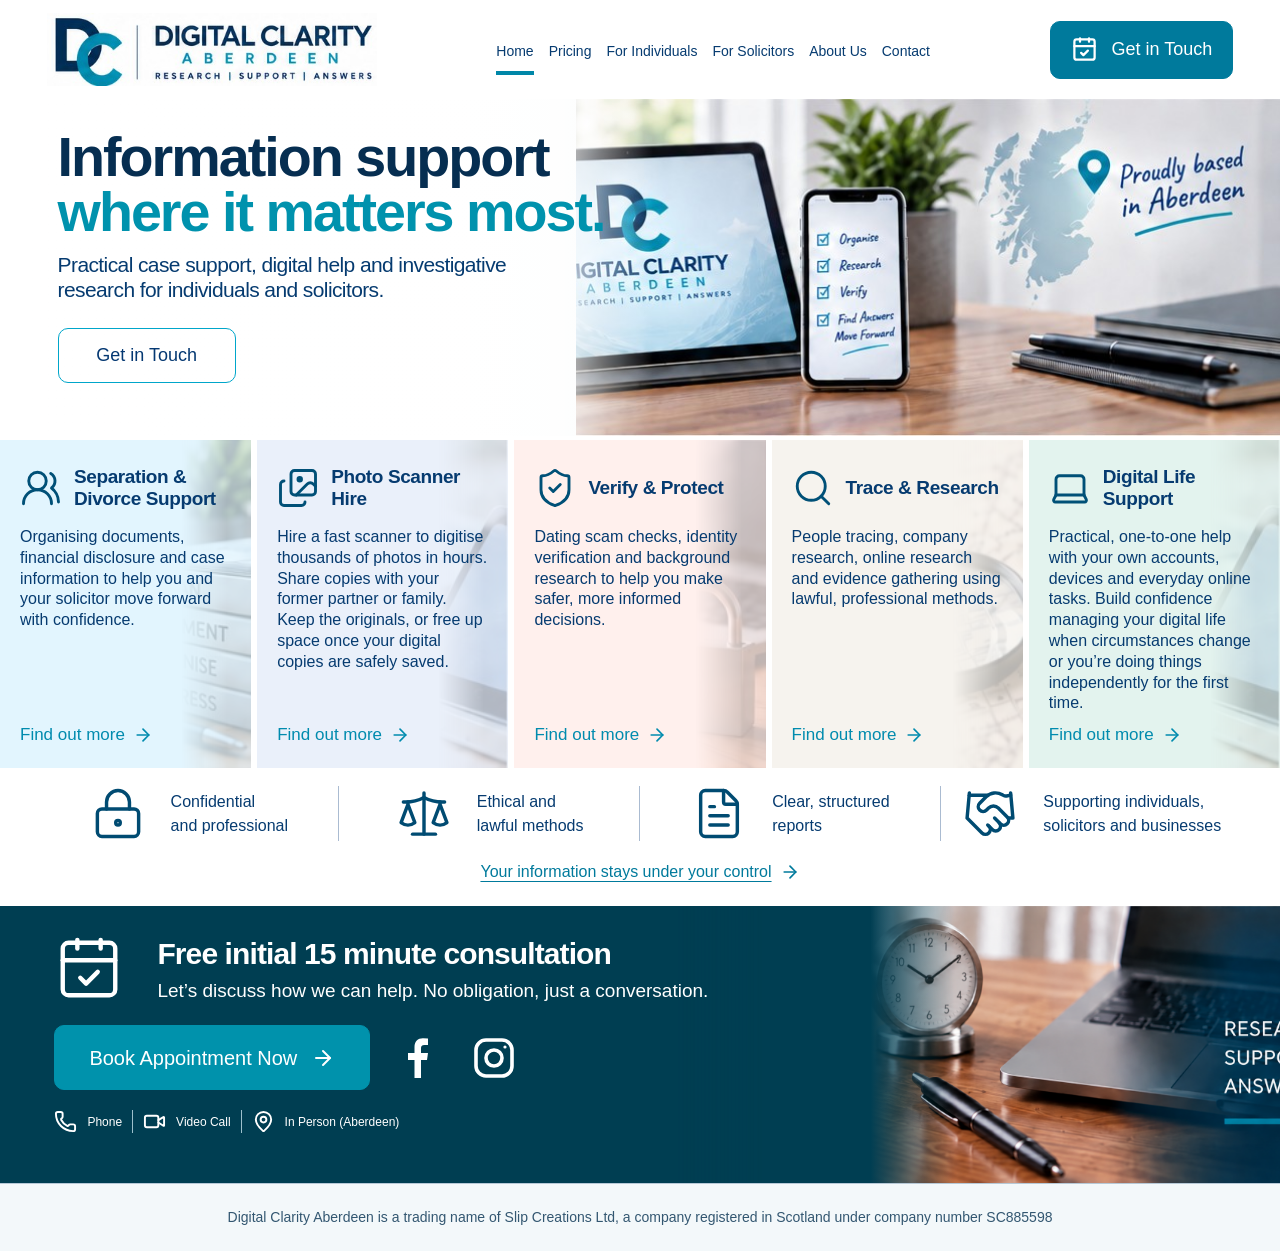
==== commit 2966aeae: "Add files via upload" ====
--- a/index.html
+++ b/index.html
@@ -1,4 +1,4 @@
 <!doctype html>
-<html lang="en-GB"><head><meta charset="utf-8"><meta name="viewport" content="width=device-width,initial-scale=1"><meta name="description" content="Practical case support, digital help and investigative research for individuals and solicitors. Proudly based in Aberdeen."><title>Digital Clarity Aberdeen | Research, Support &amp; Answers</title><link rel="icon" href="favicon.png"><link rel="stylesheet" href="styles.css"><script src="script.js" defer></script></head><body><link rel="preload" as="image" href="images/logo.jpg"/><a class="skip-link" href="#main">Skip to content</a><header class="header" id="home"><a href="index.html" class="brand" aria-label="Digital Clarity Aberdeen home"><img src="images/logo.jpg" alt="Digital Clarity Aberdeen — Research, Support, Answers" width="453" height="100"/></a><button class="menu-toggle" aria-label="Open navigation" aria-expanded="false" data-menu="true"><svg xmlns="http://www.w3.org/2000/svg" width="24" height="24" viewBox="0 0 24 24" fill="none" stroke="currentColor" stroke-width="2" stroke-linecap="round" stroke-linejoin="round" class="lucide lucide-menu" aria-hidden="true"><path d="M4 5h16"></path><path d="M4 12h16"></path><path d="M4 19h16"></path></svg></button><nav class="nav" aria-label="Main navigation"><a class="current" href="index.html" data-close-menu="true">Home</a><a href="pricing.html">Pricing</a><button data-panel="individuals">For Individuals</button><button data-panel="solicitors">For Solicitors</button><button data-panel="about">About Us</button><button data-panel="contact">Contact</button></nav><button class="button header-cta" data-panel="contact"><svg xmlns="http://www.w3.org/2000/svg" width="27" height="27" viewBox="0 0 24 24" fill="none" stroke="currentColor" stroke-width="2" stroke-linecap="round" stroke-linejoin="round" class="lucide lucide-calendar-check" aria-hidden="true"><path d="M8 2v3"></path><path d="M16 2v3"></path><rect x="3" y="3" width="18" height="18" rx="2"></rect><path d="M3 9h18"></path><path d="m9 15 2 2 4-4"></path></svg>Get in Touch</button></header><main id="main"><section class="hero" aria-labelledby="hero-title"><div class="hero-art" role="img" aria-label="Digital Clarity tablet and phone on an office desk, proudly based in Aberdeen"></div><div class="hero-copy"><h1 id="hero-title">Information support<br/><span>where it matters most.</span></h1><p>Practical case support, digital help and investigative<br class="desktop-break"/> research for individuals and solicitors.</p><div class="hero-actions"><button class="button outline" data-panel="contact">Get in Touch</button></div></div></section><section id="services" class="services" aria-label="Our services"><article class="service separation"><div class="service-photo" style="background-image:url(images/separation.jpg)"></div><div class="service-heading"><svg xmlns="http://www.w3.org/2000/svg" width="24" height="24" viewBox="0 0 24 24" fill="none" stroke="currentColor" stroke-width="1.65" stroke-linecap="round" stroke-linejoin="round" class="lucide lucide-users-round" aria-hidden="true"><path d="M18 21a8 8 0 0 0-16 0"></path><circle cx="10" cy="8" r="5"></circle><path d="M22 20c0-3.37-2-6.5-4-8a5 5 0 0 0-.45-8.3"></path></svg><h2>Separation &amp; Divorce Support</h2></div><p>Organising documents, financial disclosure and case information to help you and your solicitor move forward with confidence.</p><button class="text-link" data-panel="service-0">Find out more <svg xmlns="http://www.w3.org/2000/svg" width="20" height="20" viewBox="0 0 24 24" fill="none" stroke="currentColor" stroke-width="2" stroke-linecap="round" stroke-linejoin="round" class="lucide lucide-arrow-right" aria-hidden="true"><path d="M5 12h14"></path><path d="m12 5 7 7-7 7"></path></svg></button></article><article class="service digital"><div class="service-photo" style="background-image:url(images/digital.jpg)"></div><div class="service-heading"><svg xmlns="http://www.w3.org/2000/svg" width="24" height="24" viewBox="0 0 24 24" fill="none" stroke="currentColor" stroke-width="1.65" stroke-linecap="round" stroke-linejoin="round" class="lucide lucide-laptop" aria-hidden="true"><path d="M18 5a2 2 0 0 1 2 2v8.526a2 2 0 0 0 .212.897l1.068 2.127a1 1 0 0 1-.9 1.45H3.62a1 1 0 0 1-.9-1.45l1.068-2.127A2 2 0 0 0 4 15.526V7a2 2 0 0 1 2-2z"></path><path d="M20.054 15.987H3.946"></path></svg><h2>Digital Life Support</h2></div><p>Practical, one-to-one help with your own accounts, devices and everyday online tasks. Build confidence managing your digital life when circumstances change or you’re doing things independently for the first time.</p><button class="text-link" data-panel="service-1">Find out more <svg xmlns="http://www.w3.org/2000/svg" width="20" height="20" viewBox="0 0 24 24" fill="none" stroke="currentColor" stroke-width="2" stroke-linecap="round" stroke-linejoin="round" class="lucide lucide-arrow-right" aria-hidden="true"><path d="M5 12h14"></path><path d="m12 5 7 7-7 7"></path></svg></button></article><article class="service verify"><div class="service-photo" style="background-image:url(images/verify.jpg)"></div><div class="service-heading"><svg xmlns="http://www.w3.org/2000/svg" width="24" height="24" viewBox="0 0 24 24" fill="none" stroke="currentColor" stroke-width="1.65" stroke-linecap="round" stroke-linejoin="round" class="lucide lucide-shield-check" aria-hidden="true"><path d="M20 13c0 5-3.5 7.5-7.66 8.95a1 1 0 0 1-.67-.01C7.5 20.5 4 18 4 13V6a1 1 0 0 1 1-1c2 0 4.5-1.2 6.24-2.72a1.17 1.17 0 0 1 1.52 0C14.51 3.81 17 5 19 5a1 1 0 0 1 1 1z"></path><path d="m9 12 2 2 4-4"></path></svg><h2>Verify &amp; Protect</h2></div><p>Dating scam checks, identity verification and background research to help you make safer, more informed decisions.</p><button class="text-link" data-panel="service-2">Find out more <svg xmlns="http://www.w3.org/2000/svg" width="20" height="20" viewBox="0 0 24 24" fill="none" stroke="currentColor" stroke-width="2" stroke-linecap="round" stroke-linejoin="round" class="lucide lucide-arrow-right" aria-hidden="true"><path d="M5 12h14"></path><path d="m12 5 7 7-7 7"></path></svg></button></article><article class="service research"><div class="service-photo" style="background-image:url(images/research.jpg)"></div><div class="service-heading"><svg xmlns="http://www.w3.org/2000/svg" width="24" height="24" viewBox="0 0 24 24" fill="none" stroke="currentColor" stroke-width="1.65" stroke-linecap="round" stroke-linejoin="round" class="lucide lucide-search" aria-hidden="true"><path d="m21 21-4.34-4.34"></path><circle cx="11" cy="11" r="8"></circle></svg><h2>Trace &amp; Research</h2></div><p>People tracing, company research, online research and evidence gathering using lawful, professional methods.</p><button class="text-link" data-panel="service-3">Find out more <svg xmlns="http://www.w3.org/2000/svg" width="20" height="20" viewBox="0 0 24 24" fill="none" stroke="currentColor" stroke-width="2" stroke-linecap="round" stroke-linejoin="round" class="lucide lucide-arrow-right" aria-hidden="true"><path d="M5 12h14"></path><path d="m12 5 7 7-7 7"></path></svg></button></article></section><section class="assurances" aria-label="Our commitments"><div class="assurance"><svg xmlns="http://www.w3.org/2000/svg" width="24" height="24" viewBox="0 0 24 24" fill="none" stroke="currentColor" stroke-width="1.5" stroke-linecap="round" stroke-linejoin="round" class="lucide lucide-lock-keyhole" aria-hidden="true"><circle cx="12" cy="16" r="1"></circle><rect x="3" y="10" width="18" height="12" rx="2"></rect><path d="M7 10V7a5 5 0 0 1 10 0v3"></path></svg><p>Confidential<br/>and professional</p></div><div class="assurance"><svg xmlns="http://www.w3.org/2000/svg" width="24" height="24" viewBox="0 0 24 24" fill="none" stroke="currentColor" stroke-width="1.5" stroke-linecap="round" stroke-linejoin="round" class="lucide lucide-scale" aria-hidden="true"><path d="M12 3v18"></path><path d="m19 8 3 8a5 5 0 0 1-6 0zV7"></path><path d="M3 7h1a17 17 0 0 0 8-2 17 17 0 0 0 8 2h1"></path><path d="m5 8 3 8a5 5 0 0 1-6 0zV7"></path><path d="M7 21h10"></path></svg><p>Ethical and<br/>lawful methods</p></div><div class="assurance"><svg xmlns="http://www.w3.org/2000/svg" width="24" height="24" viewBox="0 0 24 24" fill="none" stroke="currentColor" stroke-width="1.5" stroke-linecap="round" stroke-linejoin="round" class="lucide lucide-file-text" aria-hidden="true"><path d="M6 22a2 2 0 0 1-2-2V4a2 2 0 0 1 2-2h8a2.4 2.4 0 0 1 1.704.706l3.588 3.588A2.4 2.4 0 0 1 20 8v12a2 2 0 0 1-2 2z"></path><path d="M14 2v5a1 1 0 0 0 1 1h5"></path><path d="M10 9H8"></path><path d="M16 13H8"></path><path d="M16 17H8"></path></svg><p>Clear, structured<br/>reports</p></div><div class="assurance"><svg xmlns="http://www.w3.org/2000/svg" width="24" height="24" viewBox="0 0 24 24" fill="none" stroke="currentColor" stroke-width="1.5" stroke-linecap="round" stroke-linejoin="round" class="lucide lucide-handshake" aria-hidden="true"><path d="m11 17 2 2a1 1 0 1 0 3-3"></path><path d="m14 14 2.5 2.5a1 1 0 1 0 3-3l-3.88-3.88a3 3 0 0 0-4.24 0l-.88.88a1 1 0 1 1-3-3l2.81-2.81a5.79 5.79 0 0 1 7.06-.87l.47.28a2 2 0 0 0 1.42.25L21 4"></path><path d="m21 3 1 11h-2"></path><path d="M3 3 2 14l6.5 6.5a1 1 0 1 0 3-3"></path><path d="M3 4h8"></path></svg><p>Supporting individuals,<br/>solicitors and businesses</p></div></section><div class="privacy-control"><button class="text-link" aria-haspopup="dialog" data-panel="privacy">Your information stays under your control <svg xmlns="http://www.w3.org/2000/svg" width="20" height="20" viewBox="0 0 24 24" fill="none" stroke="currentColor" stroke-width="2" stroke-linecap="round" stroke-linejoin="round" class="lucide lucide-arrow-right" aria-hidden="true"><path d="M5 12h14"></path><path d="m12 5 7 7-7 7"></path></svg></button></div><section id="contact" class="consultation"><div class="consultation-art"></div><div class="consultation-content"><div class="consultation-heading"><svg xmlns="http://www.w3.org/2000/svg" width="24" height="24" viewBox="0 0 24 24" fill="none" stroke="currentColor" stroke-width="1.5" stroke-linecap="round" stroke-linejoin="round" class="lucide lucide-calendar-check" aria-hidden="true"><path d="M8 2v3"></path><path d="M16 2v3"></path><rect x="3" y="3" width="18" height="18" rx="2"></rect><path d="M3 9h18"></path><path d="m9 15 2 2 4-4"></path></svg><div><h2>Free initial 15 minute consultation</h2><p>Let’s discuss how we can help. No obligation, just a conversation.</p></div></div><div class="consultation-actions"><button class="button booking" data-panel="contact">Book Appointment Now <svg xmlns="http://www.w3.org/2000/svg" width="24" height="24" viewBox="0 0 24 24" fill="none" stroke="currentColor" stroke-width="2" stroke-linecap="round" stroke-linejoin="round" class="lucide lucide-arrow-right" aria-hidden="true"><path d="M5 12h14"></path><path d="m12 5 7 7-7 7"></path></svg></button><div class="social-links" aria-label="Follow Digital Clarity Aberdeen"><a class="facebook-profile" href="https://www.facebook.com/profile.php?id=61594316458987" target="_blank" rel="noopener noreferrer" aria-label="Digital Clarity Aberdeen on Facebook (opens in a new tab)"><svg viewBox="0 0 24 24" aria-hidden="true"><path fill="currentColor" d="M13.5 22v-9h3l.5-3.5h-3.5V7.25c0-1 .3-1.75 1.75-1.75H17V2.3a23 23 0 0 0-2.55-.15c-2.55 0-4.2 1.55-4.2 4.4V9.5H7V13h3.25v9z"></path></svg></a><a href="https://www.instagram.com/digitalclarityaberdeen/" target="_blank" rel="noopener noreferrer" aria-label="Digital Clarity Aberdeen on Instagram (opens in a new tab)"><svg viewBox="0 0 24 24" fill="none" stroke="currentColor" stroke-width="1.8" aria-hidden="true"><rect x="3" y="3" width="18" height="18" rx="5"></rect><circle cx="12" cy="12" r="4"></circle><circle cx="17.5" cy="6.5" r=".8" fill="currentColor" stroke="none"></circle></svg></a></div><div class="methods"><span><svg xmlns="http://www.w3.org/2000/svg" width="24" height="24" viewBox="0 0 24 24" fill="none" stroke="currentColor" stroke-width="2" stroke-linecap="round" stroke-linejoin="round" class="lucide lucide-phone" aria-hidden="true"><path d="M13.832 16.568a1 1 0 0 0 1.213-.303l.355-.465A2 2 0 0 1 17 15h3a2 2 0 0 1 2 2v3a2 2 0 0 1-2 2A18 18 0 0 1 2 4a2 2 0 0 1 2-2h3a2 2 0 0 1 2 2v3a2 2 0 0 1-.8 1.6l-.468.351a1 1 0 0 0-.292 1.233 14 14 0 0 0 6.392 6.384"></path></svg>Phone</span><span><svg xmlns="http://www.w3.org/2000/svg" width="24" height="24" viewBox="0 0 24 24" fill="none" stroke="currentColor" stroke-width="2" stroke-linecap="round" stroke-linejoin="round" class="lucide lucide-video" aria-hidden="true"><path d="m16 13 5.223 3.482a.5.5 0 0 0 .777-.416V7.87a.5.5 0 0 0-.752-.432L16 10.5"></path><rect x="2" y="6" width="14" height="12" rx="2"></rect></svg>Video Call</span><span><svg xmlns="http://www.w3.org/2000/svg" width="24" height="24" viewBox="0 0 24 24" fill="none" stroke="currentColor" stroke-width="2" stroke-linecap="round" stroke-linejoin="round" class="lucide lucide-map-pin" aria-hidden="true"><path d="M20 10c0 4.993-5.539 10.193-7.399 11.799a1 1 0 0 1-1.202 0C9.539 20.193 4 14.993 4 10a8 8 0 0 1 16 0"></path><circle cx="12" cy="10" r="3"></circle></svg>In Person (Aberdeen)</span></div></div></div></section></main><footer class="site-footer"><p>Digital Clarity Aberdeen is a trading name of Slip Creations Ltd, a company registered in Scotland under company number SC885598</p></footer>
+<html lang="en-GB"><head><meta charset="utf-8"><meta name="viewport" content="width=device-width,initial-scale=1"><meta name="description" content="Practical case support, digital help and investigative research for individuals and solicitors. Proudly based in Aberdeen."><title>Digital Clarity Aberdeen | Research, Support &amp; Answers</title><link rel="icon" href="favicon.png"><link rel="stylesheet" href="styles.css"><script src="script.js" defer></script></head><body><link rel="preload" as="image" href="images/logo.jpg"/><a class="skip-link" href="#main">Skip to content</a><header class="header" id="home"><a href="index.html" class="brand" aria-label="Digital Clarity Aberdeen home"><img src="images/logo.jpg" alt="Digital Clarity Aberdeen — Research, Support, Answers" width="453" height="100"/></a><button class="menu-toggle" aria-label="Open navigation" aria-expanded="false" data-menu="true"><svg xmlns="http://www.w3.org/2000/svg" width="24" height="24" viewBox="0 0 24 24" fill="none" stroke="currentColor" stroke-width="2" stroke-linecap="round" stroke-linejoin="round" class="lucide lucide-menu" aria-hidden="true"><path d="M4 5h16"></path><path d="M4 12h16"></path><path d="M4 19h16"></path></svg></button><nav class="nav" aria-label="Main navigation"><a class="current" href="index.html" data-close-menu="true">Home</a><a href="pricing.html">Pricing</a><button data-panel="individuals">For Individuals</button><button data-panel="solicitors">For Solicitors</button><button data-panel="about">About Us</button><button data-panel="contact">Contact</button></nav><button class="button header-cta" data-panel="contact"><svg xmlns="http://www.w3.org/2000/svg" width="27" height="27" viewBox="0 0 24 24" fill="none" stroke="currentColor" stroke-width="2" stroke-linecap="round" stroke-linejoin="round" class="lucide lucide-calendar-check" aria-hidden="true"><path d="M8 2v3"></path><path d="M16 2v3"></path><rect x="3" y="3" width="18" height="18" rx="2"></rect><path d="M3 9h18"></path><path d="m9 15 2 2 4-4"></path></svg>Get in Touch</button></header><main id="main"><section class="hero" aria-labelledby="hero-title"><div class="hero-art" role="img" aria-label="Digital Clarity tablet and phone on an office desk, proudly based in Aberdeen"></div><div class="hero-copy"><h1 id="hero-title">Information support<br/><span>where it matters most.</span></h1><p>Practical case support, digital help and investigative<br class="desktop-break"/> research for individuals and solicitors.</p><div class="hero-actions"><button class="button outline" data-panel="contact">Get in Touch</button></div></div></section><section id="services" class="services" aria-label="Our services"><article class="service separation"><div class="service-photo" style="background-image:url(images/separation.jpg)"></div><div class="service-heading"><svg xmlns="http://www.w3.org/2000/svg" width="24" height="24" viewBox="0 0 24 24" fill="none" stroke="currentColor" stroke-width="1.65" stroke-linecap="round" stroke-linejoin="round" class="lucide lucide-users-round" aria-hidden="true"><path d="M18 21a8 8 0 0 0-16 0"></path><circle cx="10" cy="8" r="5"></circle><path d="M22 20c0-3.37-2-6.5-4-8a5 5 0 0 0-.45-8.3"></path></svg><h2>Separation &amp; Divorce Support</h2></div><p>Organising documents, financial disclosure and case information to help you and your solicitor move forward with confidence.</p><button class="text-link" data-panel="service-0">Find out more <svg xmlns="http://www.w3.org/2000/svg" width="20" height="20" viewBox="0 0 24 24" fill="none" stroke="currentColor" stroke-width="2" stroke-linecap="round" stroke-linejoin="round" class="lucide lucide-arrow-right" aria-hidden="true"><path d="M5 12h14"></path><path d="m12 5 7 7-7 7"></path></svg></button></article><article class="service scanning"><div class="service-photo" style="background-image:url(images/scanning.jpg)"></div><div class="service-heading"><svg xmlns="http://www.w3.org/2000/svg" width="24" height="24" viewBox="0 0 24 24" fill="none" stroke="currentColor" stroke-width="1.65" stroke-linecap="round" stroke-linejoin="round" class="lucide lucide-images" aria-hidden="true"><path d="m22 11-1.296-1.296a2.4 2.4 0 0 0-3.408 0L11 16"></path><path d="M4 8a2 2 0 0 0-2 2v10a2 2 0 0 0 2 2h10a2 2 0 0 0 2-2"></path><circle cx="13" cy="7" r="1" fill="currentColor"></circle><rect x="8" y="2" width="14" height="14" rx="2"></rect></svg><h2>Photo Scanner Hire</h2></div><p>Hire a fast scanner to digitise thousands of photos in hours. Share copies with your former partner or family. Keep the originals, or free up space once your digital copies are safely saved.</p><button class="text-link" data-panel="service-1">Find out more <svg xmlns="http://www.w3.org/2000/svg" width="20" height="20" viewBox="0 0 24 24" fill="none" stroke="currentColor" stroke-width="2" stroke-linecap="round" stroke-linejoin="round" class="lucide lucide-arrow-right" aria-hidden="true"><path d="M5 12h14"></path><path d="m12 5 7 7-7 7"></path></svg></button></article><article class="service verify"><div class="service-photo" style="background-image:url(images/verify.jpg)"></div><div class="service-heading"><svg xmlns="http://www.w3.org/2000/svg" width="24" height="24" viewBox="0 0 24 24" fill="none" stroke="currentColor" stroke-width="1.65" stroke-linecap="round" stroke-linejoin="round" class="lucide lucide-shield-check" aria-hidden="true"><path d="M20 13c0 5-3.5 7.5-7.66 8.95a1 1 0 0 1-.67-.01C7.5 20.5 4 18 4 13V6a1 1 0 0 1 1-1c2 0 4.5-1.2 6.24-2.72a1.17 1.17 0 0 1 1.52 0C14.51 3.81 17 5 19 5a1 1 0 0 1 1 1z"></path><path d="m9 12 2 2 4-4"></path></svg><h2>Verify &amp; Protect</h2></div><p>Dating scam checks, identity verification and background research to help you make safer, more informed decisions.</p><button class="text-link" data-panel="service-2">Find out more <svg xmlns="http://www.w3.org/2000/svg" width="20" height="20" viewBox="0 0 24 24" fill="none" stroke="currentColor" stroke-width="2" stroke-linecap="round" stroke-linejoin="round" class="lucide lucide-arrow-right" aria-hidden="true"><path d="M5 12h14"></path><path d="m12 5 7 7-7 7"></path></svg></button></article><article class="service research"><div class="service-photo" style="background-image:url(images/research.jpg)"></div><div class="service-heading"><svg xmlns="http://www.w3.org/2000/svg" width="24" height="24" viewBox="0 0 24 24" fill="none" stroke="currentColor" stroke-width="1.65" stroke-linecap="round" stroke-linejoin="round" class="lucide lucide-search" aria-hidden="true"><path d="m21 21-4.34-4.34"></path><circle cx="11" cy="11" r="8"></circle></svg><h2>Trace &amp; Research</h2></div><p>People tracing, company research, online research and evidence gathering using lawful, professional methods.</p><button class="text-link" data-panel="service-3">Find out more <svg xmlns="http://www.w3.org/2000/svg" width="20" height="20" viewBox="0 0 24 24" fill="none" stroke="currentColor" stroke-width="2" stroke-linecap="round" stroke-linejoin="round" class="lucide lucide-arrow-right" aria-hidden="true"><path d="M5 12h14"></path><path d="m12 5 7 7-7 7"></path></svg></button></article><article class="service digital"><div class="service-photo" style="background-image:url(images/digital.jpg)"></div><div class="service-heading"><svg xmlns="http://www.w3.org/2000/svg" width="24" height="24" viewBox="0 0 24 24" fill="none" stroke="currentColor" stroke-width="1.65" stroke-linecap="round" stroke-linejoin="round" class="lucide lucide-laptop" aria-hidden="true"><path d="M18 5a2 2 0 0 1 2 2v8.526a2 2 0 0 0 .212.897l1.068 2.127a1 1 0 0 1-.9 1.45H3.62a1 1 0 0 1-.9-1.45l1.068-2.127A2 2 0 0 0 4 15.526V7a2 2 0 0 1 2-2z"></path><path d="M20.054 15.987H3.946"></path></svg><h2>Digital Life Support</h2></div><p>Practical, one-to-one help with your own accounts, devices and everyday online tasks. Build confidence managing your digital life when circumstances change or you’re doing things independently for the first time.</p><button class="text-link" data-panel="service-4">Find out more <svg xmlns="http://www.w3.org/2000/svg" width="20" height="20" viewBox="0 0 24 24" fill="none" stroke="currentColor" stroke-width="2" stroke-linecap="round" stroke-linejoin="round" class="lucide lucide-arrow-right" aria-hidden="true"><path d="M5 12h14"></path><path d="m12 5 7 7-7 7"></path></svg></button></article></section><section class="assurances" aria-label="Our commitments"><div class="assurance"><svg xmlns="http://www.w3.org/2000/svg" width="24" height="24" viewBox="0 0 24 24" fill="none" stroke="currentColor" stroke-width="1.5" stroke-linecap="round" stroke-linejoin="round" class="lucide lucide-lock-keyhole" aria-hidden="true"><circle cx="12" cy="16" r="1"></circle><rect x="3" y="10" width="18" height="12" rx="2"></rect><path d="M7 10V7a5 5 0 0 1 10 0v3"></path></svg><p>Confidential<br/>and professional</p></div><div class="assurance"><svg xmlns="http://www.w3.org/2000/svg" width="24" height="24" viewBox="0 0 24 24" fill="none" stroke="currentColor" stroke-width="1.5" stroke-linecap="round" stroke-linejoin="round" class="lucide lucide-scale" aria-hidden="true"><path d="M12 3v18"></path><path d="m19 8 3 8a5 5 0 0 1-6 0zV7"></path><path d="M3 7h1a17 17 0 0 0 8-2 17 17 0 0 0 8 2h1"></path><path d="m5 8 3 8a5 5 0 0 1-6 0zV7"></path><path d="M7 21h10"></path></svg><p>Ethical and<br/>lawful methods</p></div><div class="assurance"><svg xmlns="http://www.w3.org/2000/svg" width="24" height="24" viewBox="0 0 24 24" fill="none" stroke="currentColor" stroke-width="1.5" stroke-linecap="round" stroke-linejoin="round" class="lucide lucide-file-text" aria-hidden="true"><path d="M6 22a2 2 0 0 1-2-2V4a2 2 0 0 1 2-2h8a2.4 2.4 0 0 1 1.704.706l3.588 3.588A2.4 2.4 0 0 1 20 8v12a2 2 0 0 1-2 2z"></path><path d="M14 2v5a1 1 0 0 0 1 1h5"></path><path d="M10 9H8"></path><path d="M16 13H8"></path><path d="M16 17H8"></path></svg><p>Clear, structured<br/>reports</p></div><div class="assurance"><svg xmlns="http://www.w3.org/2000/svg" width="24" height="24" viewBox="0 0 24 24" fill="none" stroke="currentColor" stroke-width="1.5" stroke-linecap="round" stroke-linejoin="round" class="lucide lucide-handshake" aria-hidden="true"><path d="m11 17 2 2a1 1 0 1 0 3-3"></path><path d="m14 14 2.5 2.5a1 1 0 1 0 3-3l-3.88-3.88a3 3 0 0 0-4.24 0l-.88.88a1 1 0 1 1-3-3l2.81-2.81a5.79 5.79 0 0 1 7.06-.87l.47.28a2 2 0 0 0 1.42.25L21 4"></path><path d="m21 3 1 11h-2"></path><path d="M3 3 2 14l6.5 6.5a1 1 0 1 0 3-3"></path><path d="M3 4h8"></path></svg><p>Supporting individuals,<br/>solicitors and businesses</p></div></section><div class="privacy-control"><button class="text-link" aria-haspopup="dialog" data-panel="privacy">Your information stays under your control <svg xmlns="http://www.w3.org/2000/svg" width="20" height="20" viewBox="0 0 24 24" fill="none" stroke="currentColor" stroke-width="2" stroke-linecap="round" stroke-linejoin="round" class="lucide lucide-arrow-right" aria-hidden="true"><path d="M5 12h14"></path><path d="m12 5 7 7-7 7"></path></svg></button></div><section id="contact" class="consultation"><div class="consultation-art"></div><div class="consultation-content"><div class="consultation-heading"><svg xmlns="http://www.w3.org/2000/svg" width="24" height="24" viewBox="0 0 24 24" fill="none" stroke="currentColor" stroke-width="1.5" stroke-linecap="round" stroke-linejoin="round" class="lucide lucide-calendar-check" aria-hidden="true"><path d="M8 2v3"></path><path d="M16 2v3"></path><rect x="3" y="3" width="18" height="18" rx="2"></rect><path d="M3 9h18"></path><path d="m9 15 2 2 4-4"></path></svg><div><h2>Free initial 15 minute consultation</h2><p>Let’s discuss how we can help. No obligation, just a conversation.</p></div></div><div class="consultation-actions"><button class="button booking" data-panel="contact">Book Appointment Now <svg xmlns="http://www.w3.org/2000/svg" width="24" height="24" viewBox="0 0 24 24" fill="none" stroke="currentColor" stroke-width="2" stroke-linecap="round" stroke-linejoin="round" class="lucide lucide-arrow-right" aria-hidden="true"><path d="M5 12h14"></path><path d="m12 5 7 7-7 7"></path></svg></button><div class="social-links" aria-label="Follow Digital Clarity Aberdeen"><a class="facebook-profile" href="https://www.facebook.com/profile.php?id=61594316458987" target="_blank" rel="noopener noreferrer" aria-label="Digital Clarity Aberdeen on Facebook (opens in a new tab)"><svg viewBox="0 0 24 24" aria-hidden="true"><path fill="currentColor" d="M13.5 22v-9h3l.5-3.5h-3.5V7.25c0-1 .3-1.75 1.75-1.75H17V2.3a23 23 0 0 0-2.55-.15c-2.55 0-4.2 1.55-4.2 4.4V9.5H7V13h3.25v9z"></path></svg></a><a href="https://www.instagram.com/digitalclarityaberdeen/" target="_blank" rel="noopener noreferrer" aria-label="Digital Clarity Aberdeen on Instagram (opens in a new tab)"><svg viewBox="0 0 24 24" fill="none" stroke="currentColor" stroke-width="1.8" aria-hidden="true"><rect x="3" y="3" width="18" height="18" rx="5"></rect><circle cx="12" cy="12" r="4"></circle><circle cx="17.5" cy="6.5" r=".8" fill="currentColor" stroke="none"></circle></svg></a></div><div class="methods"><span><svg xmlns="http://www.w3.org/2000/svg" width="24" height="24" viewBox="0 0 24 24" fill="none" stroke="currentColor" stroke-width="2" stroke-linecap="round" stroke-linejoin="round" class="lucide lucide-phone" aria-hidden="true"><path d="M13.832 16.568a1 1 0 0 0 1.213-.303l.355-.465A2 2 0 0 1 17 15h3a2 2 0 0 1 2 2v3a2 2 0 0 1-2 2A18 18 0 0 1 2 4a2 2 0 0 1 2-2h3a2 2 0 0 1 2 2v3a2 2 0 0 1-.8 1.6l-.468.351a1 1 0 0 0-.292 1.233 14 14 0 0 0 6.392 6.384"></path></svg>Phone</span><span><svg xmlns="http://www.w3.org/2000/svg" width="24" height="24" viewBox="0 0 24 24" fill="none" stroke="currentColor" stroke-width="2" stroke-linecap="round" stroke-linejoin="round" class="lucide lucide-video" aria-hidden="true"><path d="m16 13 5.223 3.482a.5.5 0 0 0 .777-.416V7.87a.5.5 0 0 0-.752-.432L16 10.5"></path><rect x="2" y="6" width="14" height="12" rx="2"></rect></svg>Video Call</span><span><svg xmlns="http://www.w3.org/2000/svg" width="24" height="24" viewBox="0 0 24 24" fill="none" stroke="currentColor" stroke-width="2" stroke-linecap="round" stroke-linejoin="round" class="lucide lucide-map-pin" aria-hidden="true"><path d="M20 10c0 4.993-5.539 10.193-7.399 11.799a1 1 0 0 1-1.202 0C9.539 20.193 4 14.993 4 10a8 8 0 0 1 16 0"></path><circle cx="12" cy="10" r="3"></circle></svg>In Person (Aberdeen)</span></div></div></div></section></main><footer class="site-footer"><p>Digital Clarity Aberdeen is a trading name of Slip Creations Ltd, a company registered in Scotland under company number SC885598</p></footer>
 <dialog id="details" class="detail-dialog" aria-labelledby="dialog-title" aria-describedby="dialog-description"><button class="dialog-close" aria-label="Close details" autofocus>×</button><h2 id="dialog-title" class="dialog-title"></h2><p id="dialog-description" class="dialog-copy"></p><div id="dialog-sections" class="team-sections dialog-copy" hidden></div><div id="dialog-phones" class="contact-phones dialog-copy" hidden><p>UK: <a href="tel:0345555555">0345 555555</a></p><p>Local: <a href="tel:01224555555">01224 555555</a></p></div><button id="dialog-action" class="button">Get in Touch →</button><a id="dialog-email" class="button email-button" href="mailto:contactus@dcaberdeen.com?subject=Free%2015%20minute%20consultation" hidden>Email to arrange a consultation →</a></dialog>
 </body></html>
--- a/styles.css
+++ b/styles.css
@@ -1,6 +1,6 @@
 body{line-height:1.5}button{color:inherit}svg{vertical-align:middle;flex-shrink:0}h1,h2{font-size:inherit;font-weight:inherit}
 :root,.dark{--background:#fff;--foreground:#063864;--primary:#00799c;--primary-foreground:#fff;--popover:#fff;--border:#b7c9d7;--muted:#e6f4f8;--radius:0.6rem}
-*{box-sizing:border-box}html{scroll-behavior:smooth;scroll-padding-top:1rem}body{margin:0;color:#063b70;background:#fff;font-family:'Century Gothic','Trebuchet MS',Arial,sans-serif;font-size:16px}button,a{-webkit-tap-highlight-color:transparent}button{font:inherit;cursor:pointer}a{color:inherit;text-decoration:none}button:focus-visible,a:focus-visible{outline:3px solid #02a6ca;outline-offset:5px}button{border:0}p,h1,h2{margin:0}.header{min-height:99px;display:flex;align-items:center;gap:32px;padding:9px 3.65%;background:white;position:relative;z-index:10}.brand{display:block;flex:0 1 443px}.brand img{width:100%;height:auto;display:block}.nav{display:flex;align-items:center;justify-content:center;gap:34px;flex:1;white-space:nowrap}.nav a,.nav button{background:none;padding:17px 0 13px;font-size:16px;position:relative}.nav .current:after{content:'';position:absolute;bottom:0;left:0;right:0;height:4px;background:#0087a8}.nav a:hover,.nav button:hover{color:#008bab}.button{display:inline-flex;align-items:center;justify-content:center;gap:14px;background:#007a9c;color:white;padding:16px 34px;border:1px solid #007a9c;border-radius:10px;font-size:18px;line-height:1.2;transition:background .18s,transform .18s;white-space:nowrap}.button:hover{background:#005b79;transform:translateY(-1px)}.header-cta{font-size:22px;min-width:246px;min-height:58px}.menu-toggle{display:none;background:none}.hero{min-height:337px;position:relative;overflow:hidden;background:#f9fbfb}.hero-art{position:absolute;inset:0 0 0 45%;background:url('images/hero.jpg') center right/cover no-repeat}.hero:after{content:'';position:absolute;inset:0;background:linear-gradient(90deg,#fff 0%,#fffffffa 37%,#ffffffdf 43%,#ffffff00 51%);pointer-events:none}.hero-copy{position:relative;z-index:1;padding:31px 4.5% 33px}.hero h1{font-family:Arial,Helvetica,sans-serif;font-size:clamp(40px,4.2vw,66px);font-weight:750;line-height:.98;letter-spacing:-2px;color:#062e51}.hero h1 span{color:#0092ad}.hero-copy>p{font-size:24px;line-height:1.18;margin-top:14px;letter-spacing:-.6px}.hero-actions{display:flex;gap:20px;margin-top:25px}.hero-actions .button{min-width:204px}.hero-actions .outline{min-width:178px}.outline{background:#ffffffb8;color:#043872;border:1px solid #00a6ca}.outline:hover{background:#e8f8fc}.services{display:grid;grid-template-columns:repeat(4,minmax(0,1fr));gap:6px;border-top:4px solid white}.service{min-height:247px;position:relative;padding:24px 32px 20px;display:flex;flex-direction:column;overflow:hidden;background:#e2f5fe}.service.digital{background:#e3f3ee}.service.verify{background:#fff0ed}.service.research{background:#f6f3ee}.service-photo{position:absolute;inset:0 0 0 auto;width:34%;background-size:cover;background-position:right center;mask-image:linear-gradient(90deg,transparent,#000 65%);pointer-events:none}.service-heading{display:flex;align-items:center;gap:22px;position:relative;min-height:48px}.service-heading svg{width:56px;height:50px;flex:none;color:#005077}.service h2{font-size:20px;line-height:1.16;font-weight:600;letter-spacing:-.4px;max-width:215px}.service p{position:relative;max-width:242px;font-size:16px;line-height:1.3;margin:15px 0 8px;padding-right:5px}.text-link{position:relative;display:flex;align-items:center;gap:8px;background:none;color:#008bae;padding:0;margin-top:auto;align-self:flex-start;font-size:17px}.text-link:hover{text-decoration:underline}.assurances{min-height:92px;display:grid;grid-template-columns:repeat(4,1fr);align-items:center;padding:18px 3%}.assurance{display:flex;gap:24px;align-items:center;justify-content:center;padding:0 20px;border-right:1px solid #aabbd1;min-height:54px}.assurance:last-child{border:0}.assurance svg{width:58px;height:55px;flex:none;color:#004b72}.assurance p{font-size:16px;line-height:1.5}.consultation{position:relative;min-height:247px;background:#003e52;color:white;overflow:hidden}.consultation-art{position:absolute;inset:0 0 0 auto;width:47%;background:linear-gradient(90deg,#003e52 0%,#003e52 32%,#003e5200 46%),url('images/consultation-no-notepad.png') center/cover no-repeat;mask-image:linear-gradient(90deg,transparent,#000 14%)}.consultation-content{position:relative;padding:28px 4.25% 50px}.consultation-heading{display:flex;gap:33px;align-items:center}.consultation-heading>svg{width:70px;height:70px;flex:none}.consultation h2{font-size:34px;font-weight:600;line-height:1.3;letter-spacing:-.9px}.consultation p{font-size:22px;margin-top:4px}.consultation-actions{display:flex;align-items:center;gap:24px;margin-top:20px}.booking{background:#0092ac;border-color:#0092ac;font-size:23px;min-height:65px}.methods{display:flex;align-items:center;gap:16px;font-size:14px}.methods span{display:flex;align-items:center;gap:10px;border-right:1px solid #9dc0cc;padding-right:16px}.methods span:last-child{border:0}.methods svg{width:23px;height:23px}.skip-link{position:fixed;top:-100px;left:15px;background:white;z-index:100;padding:12px}.skip-link:focus{top:10px}.detail-dialog{padding:35px!important;max-width:min(560px,calc(100% - 32px))!important;gap:23px!important}.dialog-title{font-size:27px;font-weight:600;line-height:1.2;padding-right:15px}.dialog-copy{font-size:17px;line-height:1.6;color:#335771}.contact-note{padding:18px;background:#e8f5f8;border-radius:6px;font-size:16px;line-height:1.5}
+*{box-sizing:border-box}html{scroll-behavior:smooth;scroll-padding-top:1rem}body{margin:0;color:#063b70;background:#fff;font-family:'Century Gothic','Trebuchet MS',Arial,sans-serif;font-size:16px}button,a{-webkit-tap-highlight-color:transparent}button{font:inherit;cursor:pointer}a{color:inherit;text-decoration:none}button:focus-visible,a:focus-visible{outline:3px solid #02a6ca;outline-offset:5px}button{border:0}p,h1,h2{margin:0}.header{min-height:99px;display:flex;align-items:center;gap:32px;padding:9px 3.65%;background:white;position:relative;z-index:10}.brand{display:block;flex:0 1 443px}.brand img{width:100%;height:auto;display:block}.nav{display:flex;align-items:center;justify-content:center;gap:34px;flex:1;white-space:nowrap}.nav a,.nav button{background:none;padding:17px 0 13px;font-size:16px;position:relative}.nav .current:after{content:'';position:absolute;bottom:0;left:0;right:0;height:4px;background:#0087a8}.nav a:hover,.nav button:hover{color:#008bab}.button{display:inline-flex;align-items:center;justify-content:center;gap:14px;background:#007a9c;color:white;padding:16px 34px;border:1px solid #007a9c;border-radius:10px;font-size:18px;line-height:1.2;transition:background .18s,transform .18s;white-space:nowrap}.button:hover{background:#005b79;transform:translateY(-1px)}.header-cta{font-size:22px;min-width:246px;min-height:58px}.menu-toggle{display:none;background:none}.hero{min-height:337px;position:relative;overflow:hidden;background:#f9fbfb}.hero-art{position:absolute;inset:0 0 0 45%;background:url('images/hero.jpg') center right/cover no-repeat}.hero:after{content:'';position:absolute;inset:0;background:linear-gradient(90deg,#fff 0%,#fffffffa 37%,#ffffffdf 43%,#ffffff00 51%);pointer-events:none}.hero-copy{position:relative;z-index:1;padding:31px 4.5% 33px}.hero h1{font-family:Arial,Helvetica,sans-serif;font-size:clamp(40px,4.2vw,66px);font-weight:750;line-height:.98;letter-spacing:-2px;color:#062e51}.hero h1 span{color:#0092ad}.hero-copy>p{font-size:24px;line-height:1.18;margin-top:14px;letter-spacing:-.6px}.hero-actions{display:flex;gap:20px;margin-top:25px}.hero-actions .button{min-width:204px}.hero-actions .outline{min-width:178px}.outline{background:#ffffffb8;color:#043872;border:1px solid #00a6ca}.outline:hover{background:#e8f8fc}.services{display:grid;grid-template-columns:repeat(5,minmax(0,1fr));gap:6px;border-top:4px solid white}.service{min-height:247px;position:relative;padding:24px 32px 20px;display:flex;flex-direction:column;overflow:hidden;background:#e2f5fe}.service.digital{background:#e3f3ee}.service.verify{background:#fff0ed}.service.research{background:#f6f3ee}.service-photo{position:absolute;inset:0 0 0 auto;width:34%;background-size:cover;background-position:right center;mask-image:linear-gradient(90deg,transparent,#000 65%);pointer-events:none}.service-heading{display:flex;align-items:center;gap:22px;position:relative;min-height:48px}.service-heading svg{width:56px;height:50px;flex:none;color:#005077}.service h2{font-size:20px;line-height:1.16;font-weight:600;letter-spacing:-.4px;max-width:215px}.service p{position:relative;max-width:242px;font-size:16px;line-height:1.3;margin:15px 0 8px;padding-right:5px}.text-link{position:relative;display:flex;align-items:center;gap:8px;background:none;color:#008bae;padding:0;margin-top:auto;align-self:flex-start;font-size:17px}.text-link:hover{text-decoration:underline}.assurances{min-height:92px;display:grid;grid-template-columns:repeat(4,1fr);align-items:center;padding:18px 3%}.assurance{display:flex;gap:24px;align-items:center;justify-content:center;padding:0 20px;border-right:1px solid #aabbd1;min-height:54px}.assurance:last-child{border:0}.assurance svg{width:58px;height:55px;flex:none;color:#004b72}.assurance p{font-size:16px;line-height:1.5}.consultation{position:relative;min-height:247px;background:#003e52;color:white;overflow:hidden}.consultation-art{position:absolute;inset:0 0 0 auto;width:47%;background:linear-gradient(90deg,#003e52 0%,#003e52 32%,#003e5200 46%),url('images/consultation-no-notepad.png') center/cover no-repeat;mask-image:linear-gradient(90deg,transparent,#000 14%)}.consultation-content{position:relative;padding:28px 4.25% 50px}.consultation-heading{display:flex;gap:33px;align-items:center}.consultation-heading>svg{width:70px;height:70px;flex:none}.consultation h2{font-size:34px;font-weight:600;line-height:1.3;letter-spacing:-.9px}.consultation p{font-size:22px;margin-top:4px}.consultation-actions{display:flex;align-items:center;gap:24px;margin-top:20px}.booking{background:#0092ac;border-color:#0092ac;font-size:23px;min-height:65px}.methods{display:flex;align-items:center;gap:16px;font-size:14px}.methods span{display:flex;align-items:center;gap:10px;border-right:1px solid #9dc0cc;padding-right:16px}.methods span:last-child{border:0}.methods svg{width:23px;height:23px}.skip-link{position:fixed;top:-100px;left:15px;background:white;z-index:100;padding:12px}.skip-link:focus{top:10px}.detail-dialog{padding:35px!important;max-width:min(560px,calc(100% - 32px))!important;gap:23px!important}.dialog-title{font-size:27px;font-weight:600;line-height:1.2;padding-right:15px}.dialog-copy{font-size:17px;line-height:1.6;color:#335771}.contact-note{padding:18px;background:#e8f5f8;border-radius:6px;font-size:16px;line-height:1.5}
 @media(min-width:1700px){.hero{min-height:410px}.hero-copy{padding-top:50px}.service{min-height:285px}.service p{max-width:65%;font-size:18px}.consultation{min-height:300px}}
 @media(max-width:1350px){.header{gap:22px}.brand{flex-basis:330px}.nav{gap:20px}.nav a,.nav button{font-size:14px}.header-cta{min-width:180px;font-size:18px;padding:14px 20px}.hero h1{font-size:4.35vw}.hero-copy>p{font-size:21px}.service{padding:22px}.service-heading{gap:14px}.service h2{font-size:18px}.service p{max-width:79%}.service-heading svg{width:44px}.consultation h2{font-size:30px}.consultation p{font-size:19px}.methods{gap:10px;font-size:12px}.methods span{padding-right:10px}.booking{font-size:20px}.consultation-actions{gap:18px}}
 @media(max-width:1100px){.header{flex-wrap:wrap;justify-content:space-between}.brand{flex-basis:350px}.nav{order:3;flex-basis:100%;padding-bottom:5px;justify-content:space-between}.nav a,.nav button{font-size:16px;padding-top:4px}.hero{min-height:335px}.hero h1{font-size:4.7vw}.hero-copy>p{max-width:53%;font-size:19px}.desktop-break{display:none}.services{grid-template-columns:repeat(2,minmax(0,1fr))}.service{min-height:260px;padding:25px 30px}.service h2{font-size:21px}.service p{max-width:65%;font-size:17px}.service-photo{width:34%}.assurances{grid-template-columns:repeat(2,1fr);gap:20px}.assurance:nth-child(2){border:0}.assurance{justify-content:flex-start;padding-left:30px}.consultation-art{opacity:.55}.consultation-actions{align-items:flex-start;flex-direction:column}.methods{font-size:14px}.consultation-heading{gap:22px}}
@@ -26,6 +26,12 @@
 
 .consultation .consultation-actions{flex-wrap:wrap}.consultation .social-links{display:flex;flex-direction:row;align-items:center;gap:16px;margin:0}.consultation .social-links>a{display:flex;align-items:center;justify-content:center;width:60px;height:60px;padding:5px;flex:none}.consultation .social-links svg{width:48px;height:48px}.consultation .methods{flex-basis:100%;margin-top:2px}@media(max-width:1100px){.consultation .consultation-actions{flex-direction:row;align-items:center}}@media(max-width:650px){.consultation .booking{width:auto;flex:1 1 230px}.consultation .social-links{gap:10px}.consultation .social-links>a{width:54px;height:54px}.consultation .social-links svg{width:44px;height:44px}}
 
+
+.service.scanning{background:#eaf0fa}
+.personal-price-grid{grid-template-columns:repeat(5,minmax(0,1fr))}.price-card.scanning,.scanner-hire-pricing .package-card{background:#eaf0fa}.price-amount .hire-price-label{font-size:28px}.scanner-hire-pricing{padding-top:0}.scanner-hire-pricing h2{font-size:25px;font-weight:600;line-height:1.25}.scanner-hire-pricing .button{margin-top:20px;white-space:normal}.scanner-hire-pricing .package-card>p{max-width:950px}@media(max-width:1000px){.personal-price-grid{grid-template-columns:repeat(2,minmax(0,1fr))}}@media(max-width:650px){.personal-price-grid{grid-template-columns:1fr}}
+@media(min-width:1101px){.service{padding:24px 20px 20px}.service-heading{gap:12px}.service-heading svg{width:42px;height:44px}.service h2{font-size:19px}.service p{max-width:100%;padding-right:0}.service-photo{opacity:.25;width:28%}}
+.scanner-hire-rates{display:grid;grid-template-columns:repeat(4,minmax(0,1fr));gap:14px;margin:22px 0 0}.scanner-hire-rates>div{background:#fff;border:1px solid #b7c9d7;border-radius:6px;padding:18px;text-align:center}.scanner-hire-rates dt{font-size:18px}.scanner-hire-rates dd{font-size:32px;font-weight:600;margin:5px 0 0;color:#063864}@media(max-width:650px){.scanner-hire-rates{grid-template-columns:repeat(2,minmax(0,1fr));gap:10px}.scanner-hire-rates>div{padding:15px}}
+
 .detail-dialog{border:0;border-radius:12px;color:#063864;background:#fff;width:560px;max-height:85vh;overflow:auto;box-shadow:0 20px 80px #001d3c55;position:fixed;inset:0;margin:auto}.detail-dialog::backdrop{background:#00253c66;backdrop-filter:blur(3px)}.detail-dialog[open]{display:flex;flex-direction:column}.dialog-close{position:absolute;right:10px;top:8px;background:transparent;font-size:28px;line-height:1;padding:7px}.detail-dialog .button{align-self:flex-start}.dialog-title{margin-top:0}.dialog-copy{margin:0}body.modal-open{overflow:hidden}
 
 [hidden]{display:none!important}
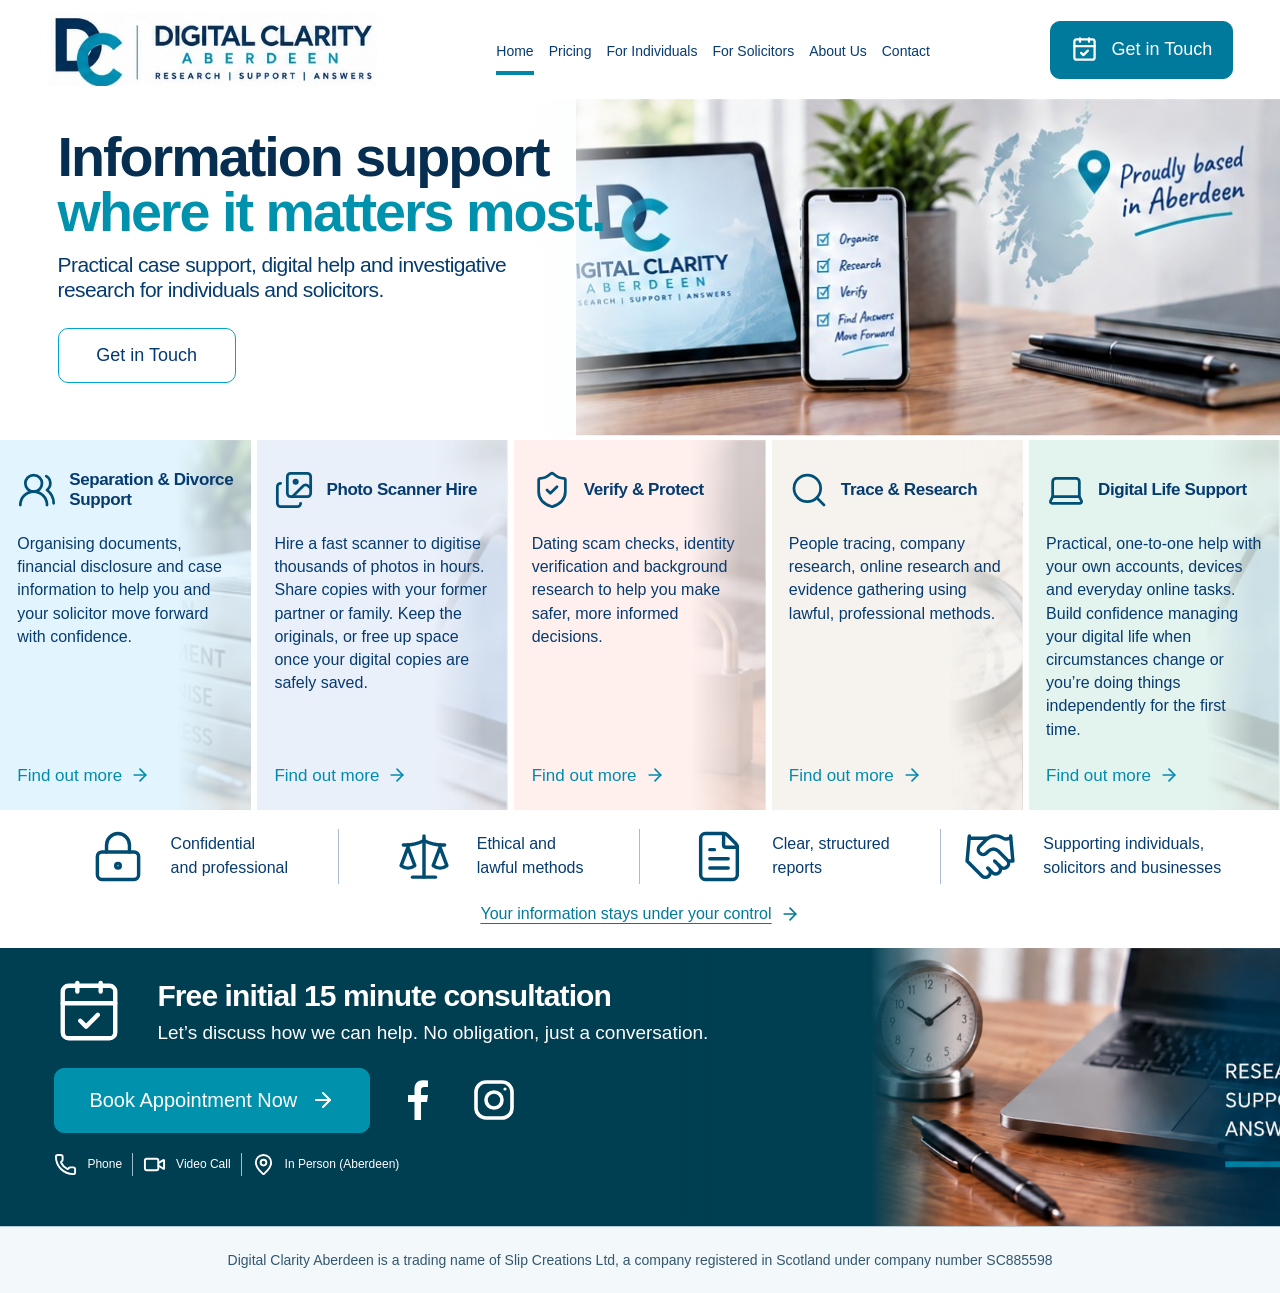
==== commit 0f48b92a: "Add files via upload" ====
--- a/index.html
+++ b/index.html
@@ -1,4 +1,4 @@
 <!doctype html>
-<html lang="en-GB"><head><meta charset="utf-8"><meta name="viewport" content="width=device-width,initial-scale=1"><meta name="description" content="Practical case support, digital help and investigative research for individuals and solicitors. Proudly based in Aberdeen."><title>Digital Clarity Aberdeen | Research, Support &amp; Answers</title><link rel="icon" href="favicon.png"><link rel="stylesheet" href="styles.css"><script src="script.js" defer></script></head><body><link rel="preload" as="image" href="images/logo.jpg"/><a class="skip-link" href="#main">Skip to content</a><header class="header" id="home"><a href="index.html" class="brand" aria-label="Digital Clarity Aberdeen home"><img src="images/logo.jpg" alt="Digital Clarity Aberdeen — Research, Support, Answers" width="453" height="100"/></a><button class="menu-toggle" aria-label="Open navigation" aria-expanded="false" data-menu="true"><svg xmlns="http://www.w3.org/2000/svg" width="24" height="24" viewBox="0 0 24 24" fill="none" stroke="currentColor" stroke-width="2" stroke-linecap="round" stroke-linejoin="round" class="lucide lucide-menu" aria-hidden="true"><path d="M4 5h16"></path><path d="M4 12h16"></path><path d="M4 19h16"></path></svg></button><nav class="nav" aria-label="Main navigation"><a class="current" href="index.html" data-close-menu="true">Home</a><a href="pricing.html">Pricing</a><button data-panel="individuals">For Individuals</button><button data-panel="solicitors">For Solicitors</button><button data-panel="about">About Us</button><button data-panel="contact">Contact</button></nav><button class="button header-cta" data-panel="contact"><svg xmlns="http://www.w3.org/2000/svg" width="27" height="27" viewBox="0 0 24 24" fill="none" stroke="currentColor" stroke-width="2" stroke-linecap="round" stroke-linejoin="round" class="lucide lucide-calendar-check" aria-hidden="true"><path d="M8 2v3"></path><path d="M16 2v3"></path><rect x="3" y="3" width="18" height="18" rx="2"></rect><path d="M3 9h18"></path><path d="m9 15 2 2 4-4"></path></svg>Get in Touch</button></header><main id="main"><section class="hero" aria-labelledby="hero-title"><div class="hero-art" role="img" aria-label="Digital Clarity tablet and phone on an office desk, proudly based in Aberdeen"></div><div class="hero-copy"><h1 id="hero-title">Information support<br/><span>where it matters most.</span></h1><p>Practical case support, digital help and investigative<br class="desktop-break"/> research for individuals and solicitors.</p><div class="hero-actions"><button class="button outline" data-panel="contact">Get in Touch</button></div></div></section><section id="services" class="services" aria-label="Our services"><article class="service separation"><div class="service-photo" style="background-image:url(images/separation.jpg)"></div><div class="service-heading"><svg xmlns="http://www.w3.org/2000/svg" width="24" height="24" viewBox="0 0 24 24" fill="none" stroke="currentColor" stroke-width="1.65" stroke-linecap="round" stroke-linejoin="round" class="lucide lucide-users-round" aria-hidden="true"><path d="M18 21a8 8 0 0 0-16 0"></path><circle cx="10" cy="8" r="5"></circle><path d="M22 20c0-3.37-2-6.5-4-8a5 5 0 0 0-.45-8.3"></path></svg><h2>Separation &amp; Divorce Support</h2></div><p>Organising documents, financial disclosure and case information to help you and your solicitor move forward with confidence.</p><button class="text-link" data-panel="service-0">Find out more <svg xmlns="http://www.w3.org/2000/svg" width="20" height="20" viewBox="0 0 24 24" fill="none" stroke="currentColor" stroke-width="2" stroke-linecap="round" stroke-linejoin="round" class="lucide lucide-arrow-right" aria-hidden="true"><path d="M5 12h14"></path><path d="m12 5 7 7-7 7"></path></svg></button></article><article class="service scanning"><div class="service-photo" style="background-image:url(images/scanning.jpg)"></div><div class="service-heading"><svg xmlns="http://www.w3.org/2000/svg" width="24" height="24" viewBox="0 0 24 24" fill="none" stroke="currentColor" stroke-width="1.65" stroke-linecap="round" stroke-linejoin="round" class="lucide lucide-images" aria-hidden="true"><path d="m22 11-1.296-1.296a2.4 2.4 0 0 0-3.408 0L11 16"></path><path d="M4 8a2 2 0 0 0-2 2v10a2 2 0 0 0 2 2h10a2 2 0 0 0 2-2"></path><circle cx="13" cy="7" r="1" fill="currentColor"></circle><rect x="8" y="2" width="14" height="14" rx="2"></rect></svg><h2>Photo Scanner Hire</h2></div><p>Hire a fast scanner to digitise thousands of photos in hours. Share copies with your former partner or family. Keep the originals, or free up space once your digital copies are safely saved.</p><button class="text-link" data-panel="service-1">Find out more <svg xmlns="http://www.w3.org/2000/svg" width="20" height="20" viewBox="0 0 24 24" fill="none" stroke="currentColor" stroke-width="2" stroke-linecap="round" stroke-linejoin="round" class="lucide lucide-arrow-right" aria-hidden="true"><path d="M5 12h14"></path><path d="m12 5 7 7-7 7"></path></svg></button></article><article class="service verify"><div class="service-photo" style="background-image:url(images/verify.jpg)"></div><div class="service-heading"><svg xmlns="http://www.w3.org/2000/svg" width="24" height="24" viewBox="0 0 24 24" fill="none" stroke="currentColor" stroke-width="1.65" stroke-linecap="round" stroke-linejoin="round" class="lucide lucide-shield-check" aria-hidden="true"><path d="M20 13c0 5-3.5 7.5-7.66 8.95a1 1 0 0 1-.67-.01C7.5 20.5 4 18 4 13V6a1 1 0 0 1 1-1c2 0 4.5-1.2 6.24-2.72a1.17 1.17 0 0 1 1.52 0C14.51 3.81 17 5 19 5a1 1 0 0 1 1 1z"></path><path d="m9 12 2 2 4-4"></path></svg><h2>Verify &amp; Protect</h2></div><p>Dating scam checks, identity verification and background research to help you make safer, more informed decisions.</p><button class="text-link" data-panel="service-2">Find out more <svg xmlns="http://www.w3.org/2000/svg" width="20" height="20" viewBox="0 0 24 24" fill="none" stroke="currentColor" stroke-width="2" stroke-linecap="round" stroke-linejoin="round" class="lucide lucide-arrow-right" aria-hidden="true"><path d="M5 12h14"></path><path d="m12 5 7 7-7 7"></path></svg></button></article><article class="service research"><div class="service-photo" style="background-image:url(images/research.jpg)"></div><div class="service-heading"><svg xmlns="http://www.w3.org/2000/svg" width="24" height="24" viewBox="0 0 24 24" fill="none" stroke="currentColor" stroke-width="1.65" stroke-linecap="round" stroke-linejoin="round" class="lucide lucide-search" aria-hidden="true"><path d="m21 21-4.34-4.34"></path><circle cx="11" cy="11" r="8"></circle></svg><h2>Trace &amp; Research</h2></div><p>People tracing, company research, online research and evidence gathering using lawful, professional methods.</p><button class="text-link" data-panel="service-3">Find out more <svg xmlns="http://www.w3.org/2000/svg" width="20" height="20" viewBox="0 0 24 24" fill="none" stroke="currentColor" stroke-width="2" stroke-linecap="round" stroke-linejoin="round" class="lucide lucide-arrow-right" aria-hidden="true"><path d="M5 12h14"></path><path d="m12 5 7 7-7 7"></path></svg></button></article><article class="service digital"><div class="service-photo" style="background-image:url(images/digital.jpg)"></div><div class="service-heading"><svg xmlns="http://www.w3.org/2000/svg" width="24" height="24" viewBox="0 0 24 24" fill="none" stroke="currentColor" stroke-width="1.65" stroke-linecap="round" stroke-linejoin="round" class="lucide lucide-laptop" aria-hidden="true"><path d="M18 5a2 2 0 0 1 2 2v8.526a2 2 0 0 0 .212.897l1.068 2.127a1 1 0 0 1-.9 1.45H3.62a1 1 0 0 1-.9-1.45l1.068-2.127A2 2 0 0 0 4 15.526V7a2 2 0 0 1 2-2z"></path><path d="M20.054 15.987H3.946"></path></svg><h2>Digital Life Support</h2></div><p>Practical, one-to-one help with your own accounts, devices and everyday online tasks. Build confidence managing your digital life when circumstances change or you’re doing things independently for the first time.</p><button class="text-link" data-panel="service-4">Find out more <svg xmlns="http://www.w3.org/2000/svg" width="20" height="20" viewBox="0 0 24 24" fill="none" stroke="currentColor" stroke-width="2" stroke-linecap="round" stroke-linejoin="round" class="lucide lucide-arrow-right" aria-hidden="true"><path d="M5 12h14"></path><path d="m12 5 7 7-7 7"></path></svg></button></article></section><section class="assurances" aria-label="Our commitments"><div class="assurance"><svg xmlns="http://www.w3.org/2000/svg" width="24" height="24" viewBox="0 0 24 24" fill="none" stroke="currentColor" stroke-width="1.5" stroke-linecap="round" stroke-linejoin="round" class="lucide lucide-lock-keyhole" aria-hidden="true"><circle cx="12" cy="16" r="1"></circle><rect x="3" y="10" width="18" height="12" rx="2"></rect><path d="M7 10V7a5 5 0 0 1 10 0v3"></path></svg><p>Confidential<br/>and professional</p></div><div class="assurance"><svg xmlns="http://www.w3.org/2000/svg" width="24" height="24" viewBox="0 0 24 24" fill="none" stroke="currentColor" stroke-width="1.5" stroke-linecap="round" stroke-linejoin="round" class="lucide lucide-scale" aria-hidden="true"><path d="M12 3v18"></path><path d="m19 8 3 8a5 5 0 0 1-6 0zV7"></path><path d="M3 7h1a17 17 0 0 0 8-2 17 17 0 0 0 8 2h1"></path><path d="m5 8 3 8a5 5 0 0 1-6 0zV7"></path><path d="M7 21h10"></path></svg><p>Ethical and<br/>lawful methods</p></div><div class="assurance"><svg xmlns="http://www.w3.org/2000/svg" width="24" height="24" viewBox="0 0 24 24" fill="none" stroke="currentColor" stroke-width="1.5" stroke-linecap="round" stroke-linejoin="round" class="lucide lucide-file-text" aria-hidden="true"><path d="M6 22a2 2 0 0 1-2-2V4a2 2 0 0 1 2-2h8a2.4 2.4 0 0 1 1.704.706l3.588 3.588A2.4 2.4 0 0 1 20 8v12a2 2 0 0 1-2 2z"></path><path d="M14 2v5a1 1 0 0 0 1 1h5"></path><path d="M10 9H8"></path><path d="M16 13H8"></path><path d="M16 17H8"></path></svg><p>Clear, structured<br/>reports</p></div><div class="assurance"><svg xmlns="http://www.w3.org/2000/svg" width="24" height="24" viewBox="0 0 24 24" fill="none" stroke="currentColor" stroke-width="1.5" stroke-linecap="round" stroke-linejoin="round" class="lucide lucide-handshake" aria-hidden="true"><path d="m11 17 2 2a1 1 0 1 0 3-3"></path><path d="m14 14 2.5 2.5a1 1 0 1 0 3-3l-3.88-3.88a3 3 0 0 0-4.24 0l-.88.88a1 1 0 1 1-3-3l2.81-2.81a5.79 5.79 0 0 1 7.06-.87l.47.28a2 2 0 0 0 1.42.25L21 4"></path><path d="m21 3 1 11h-2"></path><path d="M3 3 2 14l6.5 6.5a1 1 0 1 0 3-3"></path><path d="M3 4h8"></path></svg><p>Supporting individuals,<br/>solicitors and businesses</p></div></section><div class="privacy-control"><button class="text-link" aria-haspopup="dialog" data-panel="privacy">Your information stays under your control <svg xmlns="http://www.w3.org/2000/svg" width="20" height="20" viewBox="0 0 24 24" fill="none" stroke="currentColor" stroke-width="2" stroke-linecap="round" stroke-linejoin="round" class="lucide lucide-arrow-right" aria-hidden="true"><path d="M5 12h14"></path><path d="m12 5 7 7-7 7"></path></svg></button></div><section id="contact" class="consultation"><div class="consultation-art"></div><div class="consultation-content"><div class="consultation-heading"><svg xmlns="http://www.w3.org/2000/svg" width="24" height="24" viewBox="0 0 24 24" fill="none" stroke="currentColor" stroke-width="1.5" stroke-linecap="round" stroke-linejoin="round" class="lucide lucide-calendar-check" aria-hidden="true"><path d="M8 2v3"></path><path d="M16 2v3"></path><rect x="3" y="3" width="18" height="18" rx="2"></rect><path d="M3 9h18"></path><path d="m9 15 2 2 4-4"></path></svg><div><h2>Free initial 15 minute consultation</h2><p>Let’s discuss how we can help. No obligation, just a conversation.</p></div></div><div class="consultation-actions"><button class="button booking" data-panel="contact">Book Appointment Now <svg xmlns="http://www.w3.org/2000/svg" width="24" height="24" viewBox="0 0 24 24" fill="none" stroke="currentColor" stroke-width="2" stroke-linecap="round" stroke-linejoin="round" class="lucide lucide-arrow-right" aria-hidden="true"><path d="M5 12h14"></path><path d="m12 5 7 7-7 7"></path></svg></button><div class="social-links" aria-label="Follow Digital Clarity Aberdeen"><a class="facebook-profile" href="https://www.facebook.com/profile.php?id=61594316458987" target="_blank" rel="noopener noreferrer" aria-label="Digital Clarity Aberdeen on Facebook (opens in a new tab)"><svg viewBox="0 0 24 24" aria-hidden="true"><path fill="currentColor" d="M13.5 22v-9h3l.5-3.5h-3.5V7.25c0-1 .3-1.75 1.75-1.75H17V2.3a23 23 0 0 0-2.55-.15c-2.55 0-4.2 1.55-4.2 4.4V9.5H7V13h3.25v9z"></path></svg></a><a href="https://www.instagram.com/digitalclarityaberdeen/" target="_blank" rel="noopener noreferrer" aria-label="Digital Clarity Aberdeen on Instagram (opens in a new tab)"><svg viewBox="0 0 24 24" fill="none" stroke="currentColor" stroke-width="1.8" aria-hidden="true"><rect x="3" y="3" width="18" height="18" rx="5"></rect><circle cx="12" cy="12" r="4"></circle><circle cx="17.5" cy="6.5" r=".8" fill="currentColor" stroke="none"></circle></svg></a></div><div class="methods"><span><svg xmlns="http://www.w3.org/2000/svg" width="24" height="24" viewBox="0 0 24 24" fill="none" stroke="currentColor" stroke-width="2" stroke-linecap="round" stroke-linejoin="round" class="lucide lucide-phone" aria-hidden="true"><path d="M13.832 16.568a1 1 0 0 0 1.213-.303l.355-.465A2 2 0 0 1 17 15h3a2 2 0 0 1 2 2v3a2 2 0 0 1-2 2A18 18 0 0 1 2 4a2 2 0 0 1 2-2h3a2 2 0 0 1 2 2v3a2 2 0 0 1-.8 1.6l-.468.351a1 1 0 0 0-.292 1.233 14 14 0 0 0 6.392 6.384"></path></svg>Phone</span><span><svg xmlns="http://www.w3.org/2000/svg" width="24" height="24" viewBox="0 0 24 24" fill="none" stroke="currentColor" stroke-width="2" stroke-linecap="round" stroke-linejoin="round" class="lucide lucide-video" aria-hidden="true"><path d="m16 13 5.223 3.482a.5.5 0 0 0 .777-.416V7.87a.5.5 0 0 0-.752-.432L16 10.5"></path><rect x="2" y="6" width="14" height="12" rx="2"></rect></svg>Video Call</span><span><svg xmlns="http://www.w3.org/2000/svg" width="24" height="24" viewBox="0 0 24 24" fill="none" stroke="currentColor" stroke-width="2" stroke-linecap="round" stroke-linejoin="round" class="lucide lucide-map-pin" aria-hidden="true"><path d="M20 10c0 4.993-5.539 10.193-7.399 11.799a1 1 0 0 1-1.202 0C9.539 20.193 4 14.993 4 10a8 8 0 0 1 16 0"></path><circle cx="12" cy="10" r="3"></circle></svg>In Person (Aberdeen)</span></div></div></div></section></main><footer class="site-footer"><p>Digital Clarity Aberdeen is a trading name of Slip Creations Ltd, a company registered in Scotland under company number SC885598</p></footer>
+<html lang="en-GB"><head><meta charset="utf-8"><meta name="viewport" content="width=device-width,initial-scale=1"><meta name="description" content="Practical case support, digital help and investigative research for individuals and solicitors. Proudly based in Aberdeen."><title>Digital Clarity Aberdeen | Research, Support &amp; Answers</title><link rel="icon" href="favicon.png"><link rel="stylesheet" href="styles.css?v=22"><script src="script.js" defer></script></head><body><link rel="preload" as="image" href="images/logo.jpg"/><a class="skip-link" href="#main">Skip to content</a><header class="header" id="home"><a href="index.html" class="brand" aria-label="Digital Clarity Aberdeen home"><img src="images/logo.jpg" alt="Digital Clarity Aberdeen — Research, Support, Answers" width="453" height="100"/></a><button class="menu-toggle" aria-label="Open navigation" aria-expanded="false" data-menu="true"><svg xmlns="http://www.w3.org/2000/svg" width="24" height="24" viewBox="0 0 24 24" fill="none" stroke="currentColor" stroke-width="2" stroke-linecap="round" stroke-linejoin="round" class="lucide lucide-menu" aria-hidden="true"><path d="M4 5h16"></path><path d="M4 12h16"></path><path d="M4 19h16"></path></svg></button><nav class="nav" aria-label="Main navigation"><a class="current" href="index.html" data-close-menu="true">Home</a><a href="pricing.html">Pricing</a><button data-panel="individuals">For Individuals</button><button data-panel="solicitors">For Solicitors</button><button data-panel="about">About Us</button><button data-panel="contact">Contact</button></nav><button class="button header-cta" data-panel="contact"><svg xmlns="http://www.w3.org/2000/svg" width="27" height="27" viewBox="0 0 24 24" fill="none" stroke="currentColor" stroke-width="2" stroke-linecap="round" stroke-linejoin="round" class="lucide lucide-calendar-check" aria-hidden="true"><path d="M8 2v3"></path><path d="M16 2v3"></path><rect x="3" y="3" width="18" height="18" rx="2"></rect><path d="M3 9h18"></path><path d="m9 15 2 2 4-4"></path></svg>Get in Touch</button></header><main id="main"><section class="hero" aria-labelledby="hero-title"><div class="hero-art" role="img" aria-label="Digital Clarity tablet and phone on an office desk, proudly based in Aberdeen"></div><div class="hero-copy"><h1 id="hero-title">Information support<br/><span>where it matters most.</span></h1><p>Practical case support, digital help and investigative<br class="desktop-break"/> research for individuals and solicitors.</p><div class="hero-actions"><button class="button outline" data-panel="contact">Get in Touch</button></div></div></section><section id="services" class="services" aria-label="Our services"><article class="service separation"><div class="service-photo" style="background-image:url(images/separation.jpg)"></div><div class="service-heading"><svg xmlns="http://www.w3.org/2000/svg" width="24" height="24" viewBox="0 0 24 24" fill="none" stroke="currentColor" stroke-width="1.65" stroke-linecap="round" stroke-linejoin="round" class="lucide lucide-users-round" aria-hidden="true"><path d="M18 21a8 8 0 0 0-16 0"></path><circle cx="10" cy="8" r="5"></circle><path d="M22 20c0-3.37-2-6.5-4-8a5 5 0 0 0-.45-8.3"></path></svg><h2>Separation &amp; Divorce Support</h2></div><p>Organising documents, financial disclosure and case information to help you and your solicitor move forward with confidence.</p><button class="text-link" data-panel="service-0">Find out more <svg xmlns="http://www.w3.org/2000/svg" width="20" height="20" viewBox="0 0 24 24" fill="none" stroke="currentColor" stroke-width="2" stroke-linecap="round" stroke-linejoin="round" class="lucide lucide-arrow-right" aria-hidden="true"><path d="M5 12h14"></path><path d="m12 5 7 7-7 7"></path></svg></button></article><article class="service scanning"><div class="service-photo" style="background-image:url(images/scanning.jpg)"></div><div class="service-heading"><svg xmlns="http://www.w3.org/2000/svg" width="24" height="24" viewBox="0 0 24 24" fill="none" stroke="currentColor" stroke-width="1.65" stroke-linecap="round" stroke-linejoin="round" class="lucide lucide-images" aria-hidden="true"><path d="m22 11-1.296-1.296a2.4 2.4 0 0 0-3.408 0L11 16"></path><path d="M4 8a2 2 0 0 0-2 2v10a2 2 0 0 0 2 2h10a2 2 0 0 0 2-2"></path><circle cx="13" cy="7" r="1" fill="currentColor"></circle><rect x="8" y="2" width="14" height="14" rx="2"></rect></svg><h2>Photo Scanner Hire</h2></div><p>Hire a fast scanner to digitise thousands of photos in hours. Share copies with your former partner or family. Keep the originals, or free up space once your digital copies are safely saved.</p><button class="text-link" data-panel="service-1">Find out more <svg xmlns="http://www.w3.org/2000/svg" width="20" height="20" viewBox="0 0 24 24" fill="none" stroke="currentColor" stroke-width="2" stroke-linecap="round" stroke-linejoin="round" class="lucide lucide-arrow-right" aria-hidden="true"><path d="M5 12h14"></path><path d="m12 5 7 7-7 7"></path></svg></button></article><article class="service verify"><div class="service-photo" style="background-image:url(images/verify.jpg)"></div><div class="service-heading"><svg xmlns="http://www.w3.org/2000/svg" width="24" height="24" viewBox="0 0 24 24" fill="none" stroke="currentColor" stroke-width="1.65" stroke-linecap="round" stroke-linejoin="round" class="lucide lucide-shield-check" aria-hidden="true"><path d="M20 13c0 5-3.5 7.5-7.66 8.95a1 1 0 0 1-.67-.01C7.5 20.5 4 18 4 13V6a1 1 0 0 1 1-1c2 0 4.5-1.2 6.24-2.72a1.17 1.17 0 0 1 1.52 0C14.51 3.81 17 5 19 5a1 1 0 0 1 1 1z"></path><path d="m9 12 2 2 4-4"></path></svg><h2>Verify &amp; Protect</h2></div><p>Dating scam checks, identity verification and background research to help you make safer, more informed decisions.</p><button class="text-link" data-panel="service-2">Find out more <svg xmlns="http://www.w3.org/2000/svg" width="20" height="20" viewBox="0 0 24 24" fill="none" stroke="currentColor" stroke-width="2" stroke-linecap="round" stroke-linejoin="round" class="lucide lucide-arrow-right" aria-hidden="true"><path d="M5 12h14"></path><path d="m12 5 7 7-7 7"></path></svg></button></article><article class="service research"><div class="service-photo" style="background-image:url(images/research.jpg)"></div><div class="service-heading"><svg xmlns="http://www.w3.org/2000/svg" width="24" height="24" viewBox="0 0 24 24" fill="none" stroke="currentColor" stroke-width="1.65" stroke-linecap="round" stroke-linejoin="round" class="lucide lucide-search" aria-hidden="true"><path d="m21 21-4.34-4.34"></path><circle cx="11" cy="11" r="8"></circle></svg><h2>Trace &amp; Research</h2></div><p>People tracing, company research, online research and evidence gathering using lawful, professional methods.</p><button class="text-link" data-panel="service-3">Find out more <svg xmlns="http://www.w3.org/2000/svg" width="20" height="20" viewBox="0 0 24 24" fill="none" stroke="currentColor" stroke-width="2" stroke-linecap="round" stroke-linejoin="round" class="lucide lucide-arrow-right" aria-hidden="true"><path d="M5 12h14"></path><path d="m12 5 7 7-7 7"></path></svg></button></article><article class="service digital"><div class="service-photo" style="background-image:url(images/digital.jpg)"></div><div class="service-heading"><svg xmlns="http://www.w3.org/2000/svg" width="24" height="24" viewBox="0 0 24 24" fill="none" stroke="currentColor" stroke-width="1.65" stroke-linecap="round" stroke-linejoin="round" class="lucide lucide-laptop" aria-hidden="true"><path d="M18 5a2 2 0 0 1 2 2v8.526a2 2 0 0 0 .212.897l1.068 2.127a1 1 0 0 1-.9 1.45H3.62a1 1 0 0 1-.9-1.45l1.068-2.127A2 2 0 0 0 4 15.526V7a2 2 0 0 1 2-2z"></path><path d="M20.054 15.987H3.946"></path></svg><h2>Digital Life Support</h2></div><p>Practical, one-to-one help with your own accounts, devices and everyday online tasks. Build confidence managing your digital life when circumstances change or you’re doing things independently for the first time.</p><button class="text-link" data-panel="service-4">Find out more <svg xmlns="http://www.w3.org/2000/svg" width="20" height="20" viewBox="0 0 24 24" fill="none" stroke="currentColor" stroke-width="2" stroke-linecap="round" stroke-linejoin="round" class="lucide lucide-arrow-right" aria-hidden="true"><path d="M5 12h14"></path><path d="m12 5 7 7-7 7"></path></svg></button></article></section><section class="assurances" aria-label="Our commitments"><div class="assurance"><svg xmlns="http://www.w3.org/2000/svg" width="24" height="24" viewBox="0 0 24 24" fill="none" stroke="currentColor" stroke-width="1.5" stroke-linecap="round" stroke-linejoin="round" class="lucide lucide-lock-keyhole" aria-hidden="true"><circle cx="12" cy="16" r="1"></circle><rect x="3" y="10" width="18" height="12" rx="2"></rect><path d="M7 10V7a5 5 0 0 1 10 0v3"></path></svg><p>Confidential<br/>and professional</p></div><div class="assurance"><svg xmlns="http://www.w3.org/2000/svg" width="24" height="24" viewBox="0 0 24 24" fill="none" stroke="currentColor" stroke-width="1.5" stroke-linecap="round" stroke-linejoin="round" class="lucide lucide-scale" aria-hidden="true"><path d="M12 3v18"></path><path d="m19 8 3 8a5 5 0 0 1-6 0zV7"></path><path d="M3 7h1a17 17 0 0 0 8-2 17 17 0 0 0 8 2h1"></path><path d="m5 8 3 8a5 5 0 0 1-6 0zV7"></path><path d="M7 21h10"></path></svg><p>Ethical and<br/>lawful methods</p></div><div class="assurance"><svg xmlns="http://www.w3.org/2000/svg" width="24" height="24" viewBox="0 0 24 24" fill="none" stroke="currentColor" stroke-width="1.5" stroke-linecap="round" stroke-linejoin="round" class="lucide lucide-file-text" aria-hidden="true"><path d="M6 22a2 2 0 0 1-2-2V4a2 2 0 0 1 2-2h8a2.4 2.4 0 0 1 1.704.706l3.588 3.588A2.4 2.4 0 0 1 20 8v12a2 2 0 0 1-2 2z"></path><path d="M14 2v5a1 1 0 0 0 1 1h5"></path><path d="M10 9H8"></path><path d="M16 13H8"></path><path d="M16 17H8"></path></svg><p>Clear, structured<br/>reports</p></div><div class="assurance"><svg xmlns="http://www.w3.org/2000/svg" width="24" height="24" viewBox="0 0 24 24" fill="none" stroke="currentColor" stroke-width="1.5" stroke-linecap="round" stroke-linejoin="round" class="lucide lucide-handshake" aria-hidden="true"><path d="m11 17 2 2a1 1 0 1 0 3-3"></path><path d="m14 14 2.5 2.5a1 1 0 1 0 3-3l-3.88-3.88a3 3 0 0 0-4.24 0l-.88.88a1 1 0 1 1-3-3l2.81-2.81a5.79 5.79 0 0 1 7.06-.87l.47.28a2 2 0 0 0 1.42.25L21 4"></path><path d="m21 3 1 11h-2"></path><path d="M3 3 2 14l6.5 6.5a1 1 0 1 0 3-3"></path><path d="M3 4h8"></path></svg><p>Supporting individuals,<br/>solicitors and businesses</p></div></section><div class="privacy-control"><button class="text-link" aria-haspopup="dialog" data-panel="privacy">Your information stays under your control <svg xmlns="http://www.w3.org/2000/svg" width="20" height="20" viewBox="0 0 24 24" fill="none" stroke="currentColor" stroke-width="2" stroke-linecap="round" stroke-linejoin="round" class="lucide lucide-arrow-right" aria-hidden="true"><path d="M5 12h14"></path><path d="m12 5 7 7-7 7"></path></svg></button></div><section id="contact" class="consultation"><div class="consultation-art"></div><div class="consultation-content"><div class="consultation-heading"><svg xmlns="http://www.w3.org/2000/svg" width="24" height="24" viewBox="0 0 24 24" fill="none" stroke="currentColor" stroke-width="1.5" stroke-linecap="round" stroke-linejoin="round" class="lucide lucide-calendar-check" aria-hidden="true"><path d="M8 2v3"></path><path d="M16 2v3"></path><rect x="3" y="3" width="18" height="18" rx="2"></rect><path d="M3 9h18"></path><path d="m9 15 2 2 4-4"></path></svg><div><h2>Free initial 15 minute consultation</h2><p>Let’s discuss how we can help. No obligation, just a conversation.</p></div></div><div class="consultation-actions"><button class="button booking" data-panel="contact">Book Appointment Now <svg xmlns="http://www.w3.org/2000/svg" width="24" height="24" viewBox="0 0 24 24" fill="none" stroke="currentColor" stroke-width="2" stroke-linecap="round" stroke-linejoin="round" class="lucide lucide-arrow-right" aria-hidden="true"><path d="M5 12h14"></path><path d="m12 5 7 7-7 7"></path></svg></button><div class="social-links" aria-label="Follow Digital Clarity Aberdeen"><a class="facebook-profile" href="https://www.facebook.com/profile.php?id=61594316458987" target="_blank" rel="noopener noreferrer" aria-label="Digital Clarity Aberdeen on Facebook (opens in a new tab)"><svg viewBox="0 0 24 24" aria-hidden="true"><path fill="currentColor" d="M13.5 22v-9h3l.5-3.5h-3.5V7.25c0-1 .3-1.75 1.75-1.75H17V2.3a23 23 0 0 0-2.55-.15c-2.55 0-4.2 1.55-4.2 4.4V9.5H7V13h3.25v9z"></path></svg></a><a href="https://www.instagram.com/digitalclarityaberdeen/" target="_blank" rel="noopener noreferrer" aria-label="Digital Clarity Aberdeen on Instagram (opens in a new tab)"><svg viewBox="0 0 24 24" fill="none" stroke="currentColor" stroke-width="1.8" aria-hidden="true"><rect x="3" y="3" width="18" height="18" rx="5"></rect><circle cx="12" cy="12" r="4"></circle><circle cx="17.5" cy="6.5" r=".8" fill="currentColor" stroke="none"></circle></svg></a></div><div class="methods"><span><svg xmlns="http://www.w3.org/2000/svg" width="24" height="24" viewBox="0 0 24 24" fill="none" stroke="currentColor" stroke-width="2" stroke-linecap="round" stroke-linejoin="round" class="lucide lucide-phone" aria-hidden="true"><path d="M13.832 16.568a1 1 0 0 0 1.213-.303l.355-.465A2 2 0 0 1 17 15h3a2 2 0 0 1 2 2v3a2 2 0 0 1-2 2A18 18 0 0 1 2 4a2 2 0 0 1 2-2h3a2 2 0 0 1 2 2v3a2 2 0 0 1-.8 1.6l-.468.351a1 1 0 0 0-.292 1.233 14 14 0 0 0 6.392 6.384"></path></svg>Phone</span><span><svg xmlns="http://www.w3.org/2000/svg" width="24" height="24" viewBox="0 0 24 24" fill="none" stroke="currentColor" stroke-width="2" stroke-linecap="round" stroke-linejoin="round" class="lucide lucide-video" aria-hidden="true"><path d="m16 13 5.223 3.482a.5.5 0 0 0 .777-.416V7.87a.5.5 0 0 0-.752-.432L16 10.5"></path><rect x="2" y="6" width="14" height="12" rx="2"></rect></svg>Video Call</span><span><svg xmlns="http://www.w3.org/2000/svg" width="24" height="24" viewBox="0 0 24 24" fill="none" stroke="currentColor" stroke-width="2" stroke-linecap="round" stroke-linejoin="round" class="lucide lucide-map-pin" aria-hidden="true"><path d="M20 10c0 4.993-5.539 10.193-7.399 11.799a1 1 0 0 1-1.202 0C9.539 20.193 4 14.993 4 10a8 8 0 0 1 16 0"></path><circle cx="12" cy="10" r="3"></circle></svg>In Person (Aberdeen)</span></div></div></div></section></main><footer class="site-footer"><p>Digital Clarity Aberdeen is a trading name of Slip Creations Ltd, a company registered in Scotland under company number SC885598</p></footer>
 <dialog id="details" class="detail-dialog" aria-labelledby="dialog-title" aria-describedby="dialog-description"><button class="dialog-close" aria-label="Close details" autofocus>×</button><h2 id="dialog-title" class="dialog-title"></h2><p id="dialog-description" class="dialog-copy"></p><div id="dialog-sections" class="team-sections dialog-copy" hidden></div><div id="dialog-phones" class="contact-phones dialog-copy" hidden><p>UK: <a href="tel:0345555555">0345 555555</a></p><p>Local: <a href="tel:01224555555">01224 555555</a></p></div><button id="dialog-action" class="button">Get in Touch →</button><a id="dialog-email" class="button email-button" href="mailto:contactus@dcaberdeen.com?subject=Free%2015%20minute%20consultation" hidden>Email to arrange a consultation →</a></dialog>
 </body></html>
--- a/styles.css
+++ b/styles.css
@@ -31,6 +31,12 @@
 .personal-price-grid{grid-template-columns:repeat(5,minmax(0,1fr))}.price-card.scanning,.scanner-hire-pricing .package-card{background:#eaf0fa}.price-amount .hire-price-label{font-size:28px}.scanner-hire-pricing{padding-top:0}.scanner-hire-pricing h2{font-size:25px;font-weight:600;line-height:1.25}.scanner-hire-pricing .button{margin-top:20px;white-space:normal}.scanner-hire-pricing .package-card>p{max-width:950px}@media(max-width:1000px){.personal-price-grid{grid-template-columns:repeat(2,minmax(0,1fr))}}@media(max-width:650px){.personal-price-grid{grid-template-columns:1fr}}
 @media(min-width:1101px){.service{padding:24px 20px 20px}.service-heading{gap:12px}.service-heading svg{width:42px;height:44px}.service h2{font-size:19px}.service p{max-width:100%;padding-right:0}.service-photo{opacity:.25;width:28%}}
 .scanner-hire-rates{display:grid;grid-template-columns:repeat(4,minmax(0,1fr));gap:14px;margin:22px 0 0}.scanner-hire-rates>div{background:#fff;border:1px solid #b7c9d7;border-radius:6px;padding:18px;text-align:center}.scanner-hire-rates dt{font-size:18px}.scanner-hire-rates dd{font-size:32px;font-weight:600;margin:5px 0 0;color:#063864}@media(max-width:650px){.scanner-hire-rates{grid-template-columns:repeat(2,minmax(0,1fr));gap:10px}.scanner-hire-rates>div{padding:15px}}
+/* Keep the five service sections in one balanced desktop banner. */
+#services{display:grid;grid-template-columns:repeat(5,minmax(0,1fr));align-items:stretch}
+#services>.service{min-width:0}
+@media(min-width:1101px){#services>.service{padding:24px clamp(16px,1.35vw,28px) 22px;min-height:285px}#services .service-heading{gap:12px;min-height:52px}#services .service-heading svg{width:40px;height:44px}#services .service h2{font-size:clamp(17px,1.25vw,21px);max-width:100%;overflow-wrap:normal}#services .service p{max-width:100%;font-size:16px;line-height:1.45;margin:16px 0 22px}#services .service-photo{width:30%;opacity:.22}#services .text-link{margin-top:auto}}
+@media(max-width:1100px) and (min-width:651px){#services{grid-template-columns:repeat(2,minmax(0,1fr))}#services>.service:last-child{grid-column:1/-1}}
+@media(max-width:650px){#services{grid-template-columns:minmax(0,1fr)}}
 
 .detail-dialog{border:0;border-radius:12px;color:#063864;background:#fff;width:560px;max-height:85vh;overflow:auto;box-shadow:0 20px 80px #001d3c55;position:fixed;inset:0;margin:auto}.detail-dialog::backdrop{background:#00253c66;backdrop-filter:blur(3px)}.detail-dialog[open]{display:flex;flex-direction:column}.dialog-close{position:absolute;right:10px;top:8px;background:transparent;font-size:28px;line-height:1;padding:7px}.detail-dialog .button{align-self:flex-start}.dialog-title{margin-top:0}.dialog-copy{margin:0}body.modal-open{overflow:hidden}
 
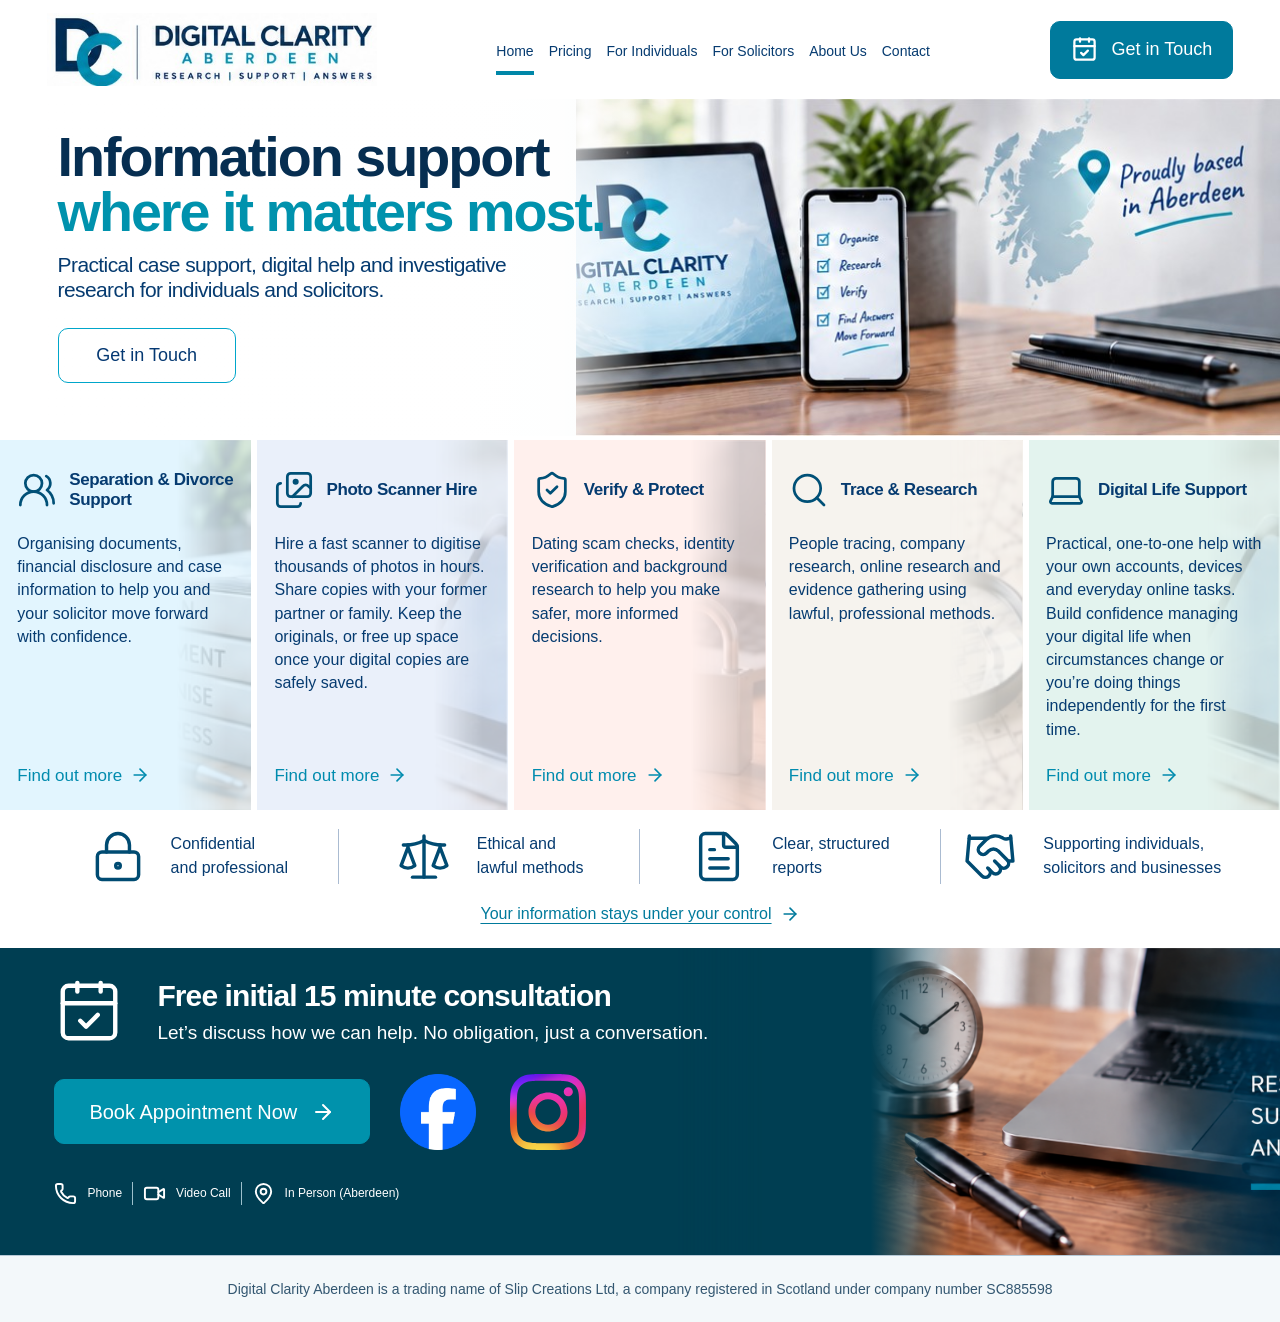
==== commit f1c4c93a: "Add files via upload" ====
--- a/index.html
+++ b/index.html
@@ -1,4 +1,4 @@
 <!doctype html>
-<html lang="en-GB"><head><meta charset="utf-8"><meta name="viewport" content="width=device-width,initial-scale=1"><meta name="description" content="Practical case support, digital help and investigative research for individuals and solicitors. Proudly based in Aberdeen."><title>Digital Clarity Aberdeen | Research, Support &amp; Answers</title><link rel="icon" href="favicon.png"><link rel="stylesheet" href="styles.css?v=22"><script src="script.js" defer></script></head><body><link rel="preload" as="image" href="images/logo.jpg"/><a class="skip-link" href="#main">Skip to content</a><header class="header" id="home"><a href="index.html" class="brand" aria-label="Digital Clarity Aberdeen home"><img src="images/logo.jpg" alt="Digital Clarity Aberdeen — Research, Support, Answers" width="453" height="100"/></a><button class="menu-toggle" aria-label="Open navigation" aria-expanded="false" data-menu="true"><svg xmlns="http://www.w3.org/2000/svg" width="24" height="24" viewBox="0 0 24 24" fill="none" stroke="currentColor" stroke-width="2" stroke-linecap="round" stroke-linejoin="round" class="lucide lucide-menu" aria-hidden="true"><path d="M4 5h16"></path><path d="M4 12h16"></path><path d="M4 19h16"></path></svg></button><nav class="nav" aria-label="Main navigation"><a class="current" href="index.html" data-close-menu="true">Home</a><a href="pricing.html">Pricing</a><button data-panel="individuals">For Individuals</button><button data-panel="solicitors">For Solicitors</button><button data-panel="about">About Us</button><button data-panel="contact">Contact</button></nav><button class="button header-cta" data-panel="contact"><svg xmlns="http://www.w3.org/2000/svg" width="27" height="27" viewBox="0 0 24 24" fill="none" stroke="currentColor" stroke-width="2" stroke-linecap="round" stroke-linejoin="round" class="lucide lucide-calendar-check" aria-hidden="true"><path d="M8 2v3"></path><path d="M16 2v3"></path><rect x="3" y="3" width="18" height="18" rx="2"></rect><path d="M3 9h18"></path><path d="m9 15 2 2 4-4"></path></svg>Get in Touch</button></header><main id="main"><section class="hero" aria-labelledby="hero-title"><div class="hero-art" role="img" aria-label="Digital Clarity tablet and phone on an office desk, proudly based in Aberdeen"></div><div class="hero-copy"><h1 id="hero-title">Information support<br/><span>where it matters most.</span></h1><p>Practical case support, digital help and investigative<br class="desktop-break"/> research for individuals and solicitors.</p><div class="hero-actions"><button class="button outline" data-panel="contact">Get in Touch</button></div></div></section><section id="services" class="services" aria-label="Our services"><article class="service separation"><div class="service-photo" style="background-image:url(images/separation.jpg)"></div><div class="service-heading"><svg xmlns="http://www.w3.org/2000/svg" width="24" height="24" viewBox="0 0 24 24" fill="none" stroke="currentColor" stroke-width="1.65" stroke-linecap="round" stroke-linejoin="round" class="lucide lucide-users-round" aria-hidden="true"><path d="M18 21a8 8 0 0 0-16 0"></path><circle cx="10" cy="8" r="5"></circle><path d="M22 20c0-3.37-2-6.5-4-8a5 5 0 0 0-.45-8.3"></path></svg><h2>Separation &amp; Divorce Support</h2></div><p>Organising documents, financial disclosure and case information to help you and your solicitor move forward with confidence.</p><button class="text-link" data-panel="service-0">Find out more <svg xmlns="http://www.w3.org/2000/svg" width="20" height="20" viewBox="0 0 24 24" fill="none" stroke="currentColor" stroke-width="2" stroke-linecap="round" stroke-linejoin="round" class="lucide lucide-arrow-right" aria-hidden="true"><path d="M5 12h14"></path><path d="m12 5 7 7-7 7"></path></svg></button></article><article class="service scanning"><div class="service-photo" style="background-image:url(images/scanning.jpg)"></div><div class="service-heading"><svg xmlns="http://www.w3.org/2000/svg" width="24" height="24" viewBox="0 0 24 24" fill="none" stroke="currentColor" stroke-width="1.65" stroke-linecap="round" stroke-linejoin="round" class="lucide lucide-images" aria-hidden="true"><path d="m22 11-1.296-1.296a2.4 2.4 0 0 0-3.408 0L11 16"></path><path d="M4 8a2 2 0 0 0-2 2v10a2 2 0 0 0 2 2h10a2 2 0 0 0 2-2"></path><circle cx="13" cy="7" r="1" fill="currentColor"></circle><rect x="8" y="2" width="14" height="14" rx="2"></rect></svg><h2>Photo Scanner Hire</h2></div><p>Hire a fast scanner to digitise thousands of photos in hours. Share copies with your former partner or family. Keep the originals, or free up space once your digital copies are safely saved.</p><button class="text-link" data-panel="service-1">Find out more <svg xmlns="http://www.w3.org/2000/svg" width="20" height="20" viewBox="0 0 24 24" fill="none" stroke="currentColor" stroke-width="2" stroke-linecap="round" stroke-linejoin="round" class="lucide lucide-arrow-right" aria-hidden="true"><path d="M5 12h14"></path><path d="m12 5 7 7-7 7"></path></svg></button></article><article class="service verify"><div class="service-photo" style="background-image:url(images/verify.jpg)"></div><div class="service-heading"><svg xmlns="http://www.w3.org/2000/svg" width="24" height="24" viewBox="0 0 24 24" fill="none" stroke="currentColor" stroke-width="1.65" stroke-linecap="round" stroke-linejoin="round" class="lucide lucide-shield-check" aria-hidden="true"><path d="M20 13c0 5-3.5 7.5-7.66 8.95a1 1 0 0 1-.67-.01C7.5 20.5 4 18 4 13V6a1 1 0 0 1 1-1c2 0 4.5-1.2 6.24-2.72a1.17 1.17 0 0 1 1.52 0C14.51 3.81 17 5 19 5a1 1 0 0 1 1 1z"></path><path d="m9 12 2 2 4-4"></path></svg><h2>Verify &amp; Protect</h2></div><p>Dating scam checks, identity verification and background research to help you make safer, more informed decisions.</p><button class="text-link" data-panel="service-2">Find out more <svg xmlns="http://www.w3.org/2000/svg" width="20" height="20" viewBox="0 0 24 24" fill="none" stroke="currentColor" stroke-width="2" stroke-linecap="round" stroke-linejoin="round" class="lucide lucide-arrow-right" aria-hidden="true"><path d="M5 12h14"></path><path d="m12 5 7 7-7 7"></path></svg></button></article><article class="service research"><div class="service-photo" style="background-image:url(images/research.jpg)"></div><div class="service-heading"><svg xmlns="http://www.w3.org/2000/svg" width="24" height="24" viewBox="0 0 24 24" fill="none" stroke="currentColor" stroke-width="1.65" stroke-linecap="round" stroke-linejoin="round" class="lucide lucide-search" aria-hidden="true"><path d="m21 21-4.34-4.34"></path><circle cx="11" cy="11" r="8"></circle></svg><h2>Trace &amp; Research</h2></div><p>People tracing, company research, online research and evidence gathering using lawful, professional methods.</p><button class="text-link" data-panel="service-3">Find out more <svg xmlns="http://www.w3.org/2000/svg" width="20" height="20" viewBox="0 0 24 24" fill="none" stroke="currentColor" stroke-width="2" stroke-linecap="round" stroke-linejoin="round" class="lucide lucide-arrow-right" aria-hidden="true"><path d="M5 12h14"></path><path d="m12 5 7 7-7 7"></path></svg></button></article><article class="service digital"><div class="service-photo" style="background-image:url(images/digital.jpg)"></div><div class="service-heading"><svg xmlns="http://www.w3.org/2000/svg" width="24" height="24" viewBox="0 0 24 24" fill="none" stroke="currentColor" stroke-width="1.65" stroke-linecap="round" stroke-linejoin="round" class="lucide lucide-laptop" aria-hidden="true"><path d="M18 5a2 2 0 0 1 2 2v8.526a2 2 0 0 0 .212.897l1.068 2.127a1 1 0 0 1-.9 1.45H3.62a1 1 0 0 1-.9-1.45l1.068-2.127A2 2 0 0 0 4 15.526V7a2 2 0 0 1 2-2z"></path><path d="M20.054 15.987H3.946"></path></svg><h2>Digital Life Support</h2></div><p>Practical, one-to-one help with your own accounts, devices and everyday online tasks. Build confidence managing your digital life when circumstances change or you’re doing things independently for the first time.</p><button class="text-link" data-panel="service-4">Find out more <svg xmlns="http://www.w3.org/2000/svg" width="20" height="20" viewBox="0 0 24 24" fill="none" stroke="currentColor" stroke-width="2" stroke-linecap="round" stroke-linejoin="round" class="lucide lucide-arrow-right" aria-hidden="true"><path d="M5 12h14"></path><path d="m12 5 7 7-7 7"></path></svg></button></article></section><section class="assurances" aria-label="Our commitments"><div class="assurance"><svg xmlns="http://www.w3.org/2000/svg" width="24" height="24" viewBox="0 0 24 24" fill="none" stroke="currentColor" stroke-width="1.5" stroke-linecap="round" stroke-linejoin="round" class="lucide lucide-lock-keyhole" aria-hidden="true"><circle cx="12" cy="16" r="1"></circle><rect x="3" y="10" width="18" height="12" rx="2"></rect><path d="M7 10V7a5 5 0 0 1 10 0v3"></path></svg><p>Confidential<br/>and professional</p></div><div class="assurance"><svg xmlns="http://www.w3.org/2000/svg" width="24" height="24" viewBox="0 0 24 24" fill="none" stroke="currentColor" stroke-width="1.5" stroke-linecap="round" stroke-linejoin="round" class="lucide lucide-scale" aria-hidden="true"><path d="M12 3v18"></path><path d="m19 8 3 8a5 5 0 0 1-6 0zV7"></path><path d="M3 7h1a17 17 0 0 0 8-2 17 17 0 0 0 8 2h1"></path><path d="m5 8 3 8a5 5 0 0 1-6 0zV7"></path><path d="M7 21h10"></path></svg><p>Ethical and<br/>lawful methods</p></div><div class="assurance"><svg xmlns="http://www.w3.org/2000/svg" width="24" height="24" viewBox="0 0 24 24" fill="none" stroke="currentColor" stroke-width="1.5" stroke-linecap="round" stroke-linejoin="round" class="lucide lucide-file-text" aria-hidden="true"><path d="M6 22a2 2 0 0 1-2-2V4a2 2 0 0 1 2-2h8a2.4 2.4 0 0 1 1.704.706l3.588 3.588A2.4 2.4 0 0 1 20 8v12a2 2 0 0 1-2 2z"></path><path d="M14 2v5a1 1 0 0 0 1 1h5"></path><path d="M10 9H8"></path><path d="M16 13H8"></path><path d="M16 17H8"></path></svg><p>Clear, structured<br/>reports</p></div><div class="assurance"><svg xmlns="http://www.w3.org/2000/svg" width="24" height="24" viewBox="0 0 24 24" fill="none" stroke="currentColor" stroke-width="1.5" stroke-linecap="round" stroke-linejoin="round" class="lucide lucide-handshake" aria-hidden="true"><path d="m11 17 2 2a1 1 0 1 0 3-3"></path><path d="m14 14 2.5 2.5a1 1 0 1 0 3-3l-3.88-3.88a3 3 0 0 0-4.24 0l-.88.88a1 1 0 1 1-3-3l2.81-2.81a5.79 5.79 0 0 1 7.06-.87l.47.28a2 2 0 0 0 1.42.25L21 4"></path><path d="m21 3 1 11h-2"></path><path d="M3 3 2 14l6.5 6.5a1 1 0 1 0 3-3"></path><path d="M3 4h8"></path></svg><p>Supporting individuals,<br/>solicitors and businesses</p></div></section><div class="privacy-control"><button class="text-link" aria-haspopup="dialog" data-panel="privacy">Your information stays under your control <svg xmlns="http://www.w3.org/2000/svg" width="20" height="20" viewBox="0 0 24 24" fill="none" stroke="currentColor" stroke-width="2" stroke-linecap="round" stroke-linejoin="round" class="lucide lucide-arrow-right" aria-hidden="true"><path d="M5 12h14"></path><path d="m12 5 7 7-7 7"></path></svg></button></div><section id="contact" class="consultation"><div class="consultation-art"></div><div class="consultation-content"><div class="consultation-heading"><svg xmlns="http://www.w3.org/2000/svg" width="24" height="24" viewBox="0 0 24 24" fill="none" stroke="currentColor" stroke-width="1.5" stroke-linecap="round" stroke-linejoin="round" class="lucide lucide-calendar-check" aria-hidden="true"><path d="M8 2v3"></path><path d="M16 2v3"></path><rect x="3" y="3" width="18" height="18" rx="2"></rect><path d="M3 9h18"></path><path d="m9 15 2 2 4-4"></path></svg><div><h2>Free initial 15 minute consultation</h2><p>Let’s discuss how we can help. No obligation, just a conversation.</p></div></div><div class="consultation-actions"><button class="button booking" data-panel="contact">Book Appointment Now <svg xmlns="http://www.w3.org/2000/svg" width="24" height="24" viewBox="0 0 24 24" fill="none" stroke="currentColor" stroke-width="2" stroke-linecap="round" stroke-linejoin="round" class="lucide lucide-arrow-right" aria-hidden="true"><path d="M5 12h14"></path><path d="m12 5 7 7-7 7"></path></svg></button><div class="social-links" aria-label="Follow Digital Clarity Aberdeen"><a class="facebook-profile" href="https://www.facebook.com/profile.php?id=61594316458987" target="_blank" rel="noopener noreferrer" aria-label="Digital Clarity Aberdeen on Facebook (opens in a new tab)"><svg viewBox="0 0 24 24" aria-hidden="true"><path fill="currentColor" d="M13.5 22v-9h3l.5-3.5h-3.5V7.25c0-1 .3-1.75 1.75-1.75H17V2.3a23 23 0 0 0-2.55-.15c-2.55 0-4.2 1.55-4.2 4.4V9.5H7V13h3.25v9z"></path></svg></a><a href="https://www.instagram.com/digitalclarityaberdeen/" target="_blank" rel="noopener noreferrer" aria-label="Digital Clarity Aberdeen on Instagram (opens in a new tab)"><svg viewBox="0 0 24 24" fill="none" stroke="currentColor" stroke-width="1.8" aria-hidden="true"><rect x="3" y="3" width="18" height="18" rx="5"></rect><circle cx="12" cy="12" r="4"></circle><circle cx="17.5" cy="6.5" r=".8" fill="currentColor" stroke="none"></circle></svg></a></div><div class="methods"><span><svg xmlns="http://www.w3.org/2000/svg" width="24" height="24" viewBox="0 0 24 24" fill="none" stroke="currentColor" stroke-width="2" stroke-linecap="round" stroke-linejoin="round" class="lucide lucide-phone" aria-hidden="true"><path d="M13.832 16.568a1 1 0 0 0 1.213-.303l.355-.465A2 2 0 0 1 17 15h3a2 2 0 0 1 2 2v3a2 2 0 0 1-2 2A18 18 0 0 1 2 4a2 2 0 0 1 2-2h3a2 2 0 0 1 2 2v3a2 2 0 0 1-.8 1.6l-.468.351a1 1 0 0 0-.292 1.233 14 14 0 0 0 6.392 6.384"></path></svg>Phone</span><span><svg xmlns="http://www.w3.org/2000/svg" width="24" height="24" viewBox="0 0 24 24" fill="none" stroke="currentColor" stroke-width="2" stroke-linecap="round" stroke-linejoin="round" class="lucide lucide-video" aria-hidden="true"><path d="m16 13 5.223 3.482a.5.5 0 0 0 .777-.416V7.87a.5.5 0 0 0-.752-.432L16 10.5"></path><rect x="2" y="6" width="14" height="12" rx="2"></rect></svg>Video Call</span><span><svg xmlns="http://www.w3.org/2000/svg" width="24" height="24" viewBox="0 0 24 24" fill="none" stroke="currentColor" stroke-width="2" stroke-linecap="round" stroke-linejoin="round" class="lucide lucide-map-pin" aria-hidden="true"><path d="M20 10c0 4.993-5.539 10.193-7.399 11.799a1 1 0 0 1-1.202 0C9.539 20.193 4 14.993 4 10a8 8 0 0 1 16 0"></path><circle cx="12" cy="10" r="3"></circle></svg>In Person (Aberdeen)</span></div></div></div></section></main><footer class="site-footer"><p>Digital Clarity Aberdeen is a trading name of Slip Creations Ltd, a company registered in Scotland under company number SC885598</p></footer>
+<html lang="en-GB"><head><meta charset="utf-8"><meta name="viewport" content="width=device-width,initial-scale=1"><meta name="description" content="Practical case support, digital help and investigative research for individuals and solicitors. Proudly based in Aberdeen."><title>Digital Clarity Aberdeen | Research, Support &amp; Answers</title><link rel="icon" href="favicon.png"><link rel="stylesheet" href="styles.css?v=25"><script src="script.js" defer></script></head><body><link rel="preload" as="image" href="images/logo.jpg"/><link rel="preload" as="image" href="images/facebook-logo.png"/><link rel="preload" as="image" href="images/instagram-logo.svg"/><a class="skip-link" href="#main">Skip to content</a><header class="header" id="home"><a href="index.html" class="brand" aria-label="Digital Clarity Aberdeen home"><img src="images/logo.jpg" alt="Digital Clarity Aberdeen — Research, Support, Answers" width="453" height="100"/></a><button class="menu-toggle" aria-label="Open navigation" aria-expanded="false" data-menu="true"><svg xmlns="http://www.w3.org/2000/svg" width="24" height="24" viewBox="0 0 24 24" fill="none" stroke="currentColor" stroke-width="2" stroke-linecap="round" stroke-linejoin="round" class="lucide lucide-menu" aria-hidden="true"><path d="M4 5h16"></path><path d="M4 12h16"></path><path d="M4 19h16"></path></svg></button><nav class="nav" aria-label="Main navigation"><a class="current" href="index.html" data-close-menu="true">Home</a><a href="pricing.html">Pricing</a><button data-panel="individuals">For Individuals</button><button data-panel="solicitors">For Solicitors</button><button data-panel="about">About Us</button><button data-panel="contact">Contact</button></nav><button class="button header-cta" data-panel="contact"><svg xmlns="http://www.w3.org/2000/svg" width="27" height="27" viewBox="0 0 24 24" fill="none" stroke="currentColor" stroke-width="2" stroke-linecap="round" stroke-linejoin="round" class="lucide lucide-calendar-check" aria-hidden="true"><path d="M8 2v3"></path><path d="M16 2v3"></path><rect x="3" y="3" width="18" height="18" rx="2"></rect><path d="M3 9h18"></path><path d="m9 15 2 2 4-4"></path></svg>Get in Touch</button></header><main id="main"><section class="hero" aria-labelledby="hero-title"><div class="hero-art" role="img" aria-label="Digital Clarity tablet and phone on an office desk, proudly based in Aberdeen"></div><div class="hero-copy"><h1 id="hero-title">Information support<br/><span>where it matters most.</span></h1><p>Practical case support, digital help and investigative<br class="desktop-break"/> research for individuals and solicitors.</p><div class="hero-actions"><button class="button outline" data-panel="contact">Get in Touch</button></div></div></section><section id="services" class="services" aria-label="Our services"><article class="service separation"><div class="service-photo" style="background-image:url(images/separation.jpg)"></div><div class="service-heading"><svg xmlns="http://www.w3.org/2000/svg" width="24" height="24" viewBox="0 0 24 24" fill="none" stroke="currentColor" stroke-width="1.65" stroke-linecap="round" stroke-linejoin="round" class="lucide lucide-users-round" aria-hidden="true"><path d="M18 21a8 8 0 0 0-16 0"></path><circle cx="10" cy="8" r="5"></circle><path d="M22 20c0-3.37-2-6.5-4-8a5 5 0 0 0-.45-8.3"></path></svg><h2>Separation &amp; Divorce Support</h2></div><p>Organising documents, financial disclosure and case information to help you and your solicitor move forward with confidence.</p><button class="text-link" data-panel="service-0">Find out more <svg xmlns="http://www.w3.org/2000/svg" width="20" height="20" viewBox="0 0 24 24" fill="none" stroke="currentColor" stroke-width="2" stroke-linecap="round" stroke-linejoin="round" class="lucide lucide-arrow-right" aria-hidden="true"><path d="M5 12h14"></path><path d="m12 5 7 7-7 7"></path></svg></button></article><article class="service scanning"><div class="service-photo" style="background-image:url(images/scanning.jpg)"></div><div class="service-heading"><svg xmlns="http://www.w3.org/2000/svg" width="24" height="24" viewBox="0 0 24 24" fill="none" stroke="currentColor" stroke-width="1.65" stroke-linecap="round" stroke-linejoin="round" class="lucide lucide-images" aria-hidden="true"><path d="m22 11-1.296-1.296a2.4 2.4 0 0 0-3.408 0L11 16"></path><path d="M4 8a2 2 0 0 0-2 2v10a2 2 0 0 0 2 2h10a2 2 0 0 0 2-2"></path><circle cx="13" cy="7" r="1" fill="currentColor"></circle><rect x="8" y="2" width="14" height="14" rx="2"></rect></svg><h2>Photo Scanner Hire</h2></div><p>Hire a fast scanner to digitise thousands of photos in hours. Share copies with your former partner or family. Keep the originals, or free up space once your digital copies are safely saved.</p><button class="text-link" data-panel="service-1">Find out more <svg xmlns="http://www.w3.org/2000/svg" width="20" height="20" viewBox="0 0 24 24" fill="none" stroke="currentColor" stroke-width="2" stroke-linecap="round" stroke-linejoin="round" class="lucide lucide-arrow-right" aria-hidden="true"><path d="M5 12h14"></path><path d="m12 5 7 7-7 7"></path></svg></button></article><article class="service verify"><div class="service-photo" style="background-image:url(images/verify.jpg)"></div><div class="service-heading"><svg xmlns="http://www.w3.org/2000/svg" width="24" height="24" viewBox="0 0 24 24" fill="none" stroke="currentColor" stroke-width="1.65" stroke-linecap="round" stroke-linejoin="round" class="lucide lucide-shield-check" aria-hidden="true"><path d="M20 13c0 5-3.5 7.5-7.66 8.95a1 1 0 0 1-.67-.01C7.5 20.5 4 18 4 13V6a1 1 0 0 1 1-1c2 0 4.5-1.2 6.24-2.72a1.17 1.17 0 0 1 1.52 0C14.51 3.81 17 5 19 5a1 1 0 0 1 1 1z"></path><path d="m9 12 2 2 4-4"></path></svg><h2>Verify &amp; Protect</h2></div><p>Dating scam checks, identity verification and background research to help you make safer, more informed decisions.</p><button class="text-link" data-panel="service-2">Find out more <svg xmlns="http://www.w3.org/2000/svg" width="20" height="20" viewBox="0 0 24 24" fill="none" stroke="currentColor" stroke-width="2" stroke-linecap="round" stroke-linejoin="round" class="lucide lucide-arrow-right" aria-hidden="true"><path d="M5 12h14"></path><path d="m12 5 7 7-7 7"></path></svg></button></article><article class="service research"><div class="service-photo" style="background-image:url(images/research.jpg)"></div><div class="service-heading"><svg xmlns="http://www.w3.org/2000/svg" width="24" height="24" viewBox="0 0 24 24" fill="none" stroke="currentColor" stroke-width="1.65" stroke-linecap="round" stroke-linejoin="round" class="lucide lucide-search" aria-hidden="true"><path d="m21 21-4.34-4.34"></path><circle cx="11" cy="11" r="8"></circle></svg><h2>Trace &amp; Research</h2></div><p>People tracing, company research, online research and evidence gathering using lawful, professional methods.</p><button class="text-link" data-panel="service-3">Find out more <svg xmlns="http://www.w3.org/2000/svg" width="20" height="20" viewBox="0 0 24 24" fill="none" stroke="currentColor" stroke-width="2" stroke-linecap="round" stroke-linejoin="round" class="lucide lucide-arrow-right" aria-hidden="true"><path d="M5 12h14"></path><path d="m12 5 7 7-7 7"></path></svg></button></article><article class="service digital"><div class="service-photo" style="background-image:url(images/digital.jpg)"></div><div class="service-heading"><svg xmlns="http://www.w3.org/2000/svg" width="24" height="24" viewBox="0 0 24 24" fill="none" stroke="currentColor" stroke-width="1.65" stroke-linecap="round" stroke-linejoin="round" class="lucide lucide-laptop" aria-hidden="true"><path d="M18 5a2 2 0 0 1 2 2v8.526a2 2 0 0 0 .212.897l1.068 2.127a1 1 0 0 1-.9 1.45H3.62a1 1 0 0 1-.9-1.45l1.068-2.127A2 2 0 0 0 4 15.526V7a2 2 0 0 1 2-2z"></path><path d="M20.054 15.987H3.946"></path></svg><h2>Digital Life Support</h2></div><p>Practical, one-to-one help with your own accounts, devices and everyday online tasks. Build confidence managing your digital life when circumstances change or you’re doing things independently for the first time.</p><button class="text-link" data-panel="service-4">Find out more <svg xmlns="http://www.w3.org/2000/svg" width="20" height="20" viewBox="0 0 24 24" fill="none" stroke="currentColor" stroke-width="2" stroke-linecap="round" stroke-linejoin="round" class="lucide lucide-arrow-right" aria-hidden="true"><path d="M5 12h14"></path><path d="m12 5 7 7-7 7"></path></svg></button></article></section><section class="assurances" aria-label="Our commitments"><div class="assurance"><svg xmlns="http://www.w3.org/2000/svg" width="24" height="24" viewBox="0 0 24 24" fill="none" stroke="currentColor" stroke-width="1.5" stroke-linecap="round" stroke-linejoin="round" class="lucide lucide-lock-keyhole" aria-hidden="true"><circle cx="12" cy="16" r="1"></circle><rect x="3" y="10" width="18" height="12" rx="2"></rect><path d="M7 10V7a5 5 0 0 1 10 0v3"></path></svg><p>Confidential<br/>and professional</p></div><div class="assurance"><svg xmlns="http://www.w3.org/2000/svg" width="24" height="24" viewBox="0 0 24 24" fill="none" stroke="currentColor" stroke-width="1.5" stroke-linecap="round" stroke-linejoin="round" class="lucide lucide-scale" aria-hidden="true"><path d="M12 3v18"></path><path d="m19 8 3 8a5 5 0 0 1-6 0zV7"></path><path d="M3 7h1a17 17 0 0 0 8-2 17 17 0 0 0 8 2h1"></path><path d="m5 8 3 8a5 5 0 0 1-6 0zV7"></path><path d="M7 21h10"></path></svg><p>Ethical and<br/>lawful methods</p></div><div class="assurance"><svg xmlns="http://www.w3.org/2000/svg" width="24" height="24" viewBox="0 0 24 24" fill="none" stroke="currentColor" stroke-width="1.5" stroke-linecap="round" stroke-linejoin="round" class="lucide lucide-file-text" aria-hidden="true"><path d="M6 22a2 2 0 0 1-2-2V4a2 2 0 0 1 2-2h8a2.4 2.4 0 0 1 1.704.706l3.588 3.588A2.4 2.4 0 0 1 20 8v12a2 2 0 0 1-2 2z"></path><path d="M14 2v5a1 1 0 0 0 1 1h5"></path><path d="M10 9H8"></path><path d="M16 13H8"></path><path d="M16 17H8"></path></svg><p>Clear, structured<br/>reports</p></div><div class="assurance"><svg xmlns="http://www.w3.org/2000/svg" width="24" height="24" viewBox="0 0 24 24" fill="none" stroke="currentColor" stroke-width="1.5" stroke-linecap="round" stroke-linejoin="round" class="lucide lucide-handshake" aria-hidden="true"><path d="m11 17 2 2a1 1 0 1 0 3-3"></path><path d="m14 14 2.5 2.5a1 1 0 1 0 3-3l-3.88-3.88a3 3 0 0 0-4.24 0l-.88.88a1 1 0 1 1-3-3l2.81-2.81a5.79 5.79 0 0 1 7.06-.87l.47.28a2 2 0 0 0 1.42.25L21 4"></path><path d="m21 3 1 11h-2"></path><path d="M3 3 2 14l6.5 6.5a1 1 0 1 0 3-3"></path><path d="M3 4h8"></path></svg><p>Supporting individuals,<br/>solicitors and businesses</p></div></section><div class="privacy-control"><button class="text-link" aria-haspopup="dialog" data-panel="privacy">Your information stays under your control <svg xmlns="http://www.w3.org/2000/svg" width="20" height="20" viewBox="0 0 24 24" fill="none" stroke="currentColor" stroke-width="2" stroke-linecap="round" stroke-linejoin="round" class="lucide lucide-arrow-right" aria-hidden="true"><path d="M5 12h14"></path><path d="m12 5 7 7-7 7"></path></svg></button></div><section id="contact" class="consultation"><div class="consultation-art"></div><div class="consultation-content"><div class="consultation-heading"><svg xmlns="http://www.w3.org/2000/svg" width="24" height="24" viewBox="0 0 24 24" fill="none" stroke="currentColor" stroke-width="1.5" stroke-linecap="round" stroke-linejoin="round" class="lucide lucide-calendar-check" aria-hidden="true"><path d="M8 2v3"></path><path d="M16 2v3"></path><rect x="3" y="3" width="18" height="18" rx="2"></rect><path d="M3 9h18"></path><path d="m9 15 2 2 4-4"></path></svg><div><h2>Free initial 15 minute consultation</h2><p>Let’s discuss how we can help. No obligation, just a conversation.</p></div></div><div class="consultation-actions"><button class="button booking" data-panel="contact">Book Appointment Now <svg xmlns="http://www.w3.org/2000/svg" width="24" height="24" viewBox="0 0 24 24" fill="none" stroke="currentColor" stroke-width="2" stroke-linecap="round" stroke-linejoin="round" class="lucide lucide-arrow-right" aria-hidden="true"><path d="M5 12h14"></path><path d="m12 5 7 7-7 7"></path></svg></button><div class="social-links" aria-label="Follow Digital Clarity Aberdeen"><a class="facebook-profile" href="https://www.facebook.com/profile.php?id=61594316458987" target="_blank" rel="noopener noreferrer" aria-label="Digital Clarity Aberdeen on Facebook (opens in a new tab)"><img src="images/facebook-logo.png" alt="" width="76" height="76"/></a><a href="https://www.instagram.com/digitalclarityaberdeen/" target="_blank" rel="noopener noreferrer" aria-label="Digital Clarity Aberdeen on Instagram (opens in a new tab)"><img src="images/instagram-logo.svg" alt="" width="76" height="76"/></a></div><div class="methods"><span><svg xmlns="http://www.w3.org/2000/svg" width="24" height="24" viewBox="0 0 24 24" fill="none" stroke="currentColor" stroke-width="2" stroke-linecap="round" stroke-linejoin="round" class="lucide lucide-phone" aria-hidden="true"><path d="M13.832 16.568a1 1 0 0 0 1.213-.303l.355-.465A2 2 0 0 1 17 15h3a2 2 0 0 1 2 2v3a2 2 0 0 1-2 2A18 18 0 0 1 2 4a2 2 0 0 1 2-2h3a2 2 0 0 1 2 2v3a2 2 0 0 1-.8 1.6l-.468.351a1 1 0 0 0-.292 1.233 14 14 0 0 0 6.392 6.384"></path></svg>Phone</span><span><svg xmlns="http://www.w3.org/2000/svg" width="24" height="24" viewBox="0 0 24 24" fill="none" stroke="currentColor" stroke-width="2" stroke-linecap="round" stroke-linejoin="round" class="lucide lucide-video" aria-hidden="true"><path d="m16 13 5.223 3.482a.5.5 0 0 0 .777-.416V7.87a.5.5 0 0 0-.752-.432L16 10.5"></path><rect x="2" y="6" width="14" height="12" rx="2"></rect></svg>Video Call</span><span><svg xmlns="http://www.w3.org/2000/svg" width="24" height="24" viewBox="0 0 24 24" fill="none" stroke="currentColor" stroke-width="2" stroke-linecap="round" stroke-linejoin="round" class="lucide lucide-map-pin" aria-hidden="true"><path d="M20 10c0 4.993-5.539 10.193-7.399 11.799a1 1 0 0 1-1.202 0C9.539 20.193 4 14.993 4 10a8 8 0 0 1 16 0"></path><circle cx="12" cy="10" r="3"></circle></svg>In Person (Aberdeen)</span></div></div></div></section></main><footer class="site-footer"><p>Digital Clarity Aberdeen is a trading name of Slip Creations Ltd, a company registered in Scotland under company number SC885598</p></footer>
 <dialog id="details" class="detail-dialog" aria-labelledby="dialog-title" aria-describedby="dialog-description"><button class="dialog-close" aria-label="Close details" autofocus>×</button><h2 id="dialog-title" class="dialog-title"></h2><p id="dialog-description" class="dialog-copy"></p><div id="dialog-sections" class="team-sections dialog-copy" hidden></div><div id="dialog-phones" class="contact-phones dialog-copy" hidden><p>UK: <a href="tel:0345555555">0345 555555</a></p><p>Local: <a href="tel:01224555555">01224 555555</a></p></div><button id="dialog-action" class="button">Get in Touch →</button><a id="dialog-email" class="button email-button" href="mailto:contactus@dcaberdeen.com?subject=Free%2015%20minute%20consultation" hidden>Email to arrange a consultation →</a></dialog>
 </body></html>
--- a/styles.css
+++ b/styles.css
@@ -37,6 +37,22 @@
 @media(min-width:1101px){#services>.service{padding:24px clamp(16px,1.35vw,28px) 22px;min-height:285px}#services .service-heading{gap:12px;min-height:52px}#services .service-heading svg{width:40px;height:44px}#services .service h2{font-size:clamp(17px,1.25vw,21px);max-width:100%;overflow-wrap:normal}#services .service p{max-width:100%;font-size:16px;line-height:1.45;margin:16px 0 22px}#services .service-photo{width:30%;opacity:.22}#services .text-link{margin-top:auto}}
 @media(max-width:1100px) and (min-width:651px){#services{grid-template-columns:repeat(2,minmax(0,1fr))}#services>.service:last-child{grid-column:1/-1}}
 @media(max-width:650px){#services{grid-template-columns:minmax(0,1fr)}}
+/* Make social links prominent in the open blue area of the banner. */
+.consultation .social-links{gap:22px}
+.consultation .social-links>a{width:88px;height:88px;padding:6px}
+.consultation .social-links svg{width:76px;height:76px}
+@media(min-width:1101px){.consultation .consultation-actions{display:grid;grid-template-columns:max-content minmax(0,1fr);width:70%;column-gap:32px;row-gap:16px}.consultation .social-links{justify-self:end}.consultation .methods{grid-column:1/-1}}
+@media(min-width:651px) and (max-width:1100px){.consultation .social-links{margin-left:auto}.consultation .social-links>a{width:78px;height:78px}.consultation .social-links svg{width:66px;height:66px}}
+@media(max-width:650px){.consultation .social-links{flex-basis:100%;justify-content:flex-end;gap:20px;margin-top:4px}.consultation .social-links>a{width:72px;height:72px}.consultation .social-links svg{width:60px;height:60px}}
+.consultation .social-links img{width:76px;height:76px;display:block;object-fit:contain}
+@media(min-width:1101px){.consultation .social-links{justify-self:center}}
+@media(min-width:651px) and (max-width:1100px){.consultation .social-links{margin-left:clamp(20px,5vw,70px);margin-right:auto}.consultation .social-links img{width:66px;height:66px}}
+@media(max-width:650px){.consultation .social-links{justify-content:center}.consultation .social-links img{width:60px;height:60px}}
+/* Keep the colour logos beside the booking button. */
+.consultation .social-links{margin:0;justify-content:flex-start}
+@media(min-width:1101px){.consultation .consultation-actions{display:flex;flex-wrap:wrap;width:auto;gap:24px}.consultation .social-links{justify-self:auto}.consultation .methods{flex-basis:100%}}
+@media(min-width:651px) and (max-width:1100px){.consultation .social-links{margin:0}}
+@media(max-width:650px){.consultation .social-links{flex-basis:auto;justify-content:flex-start;margin:0}}
 
 .detail-dialog{border:0;border-radius:12px;color:#063864;background:#fff;width:560px;max-height:85vh;overflow:auto;box-shadow:0 20px 80px #001d3c55;position:fixed;inset:0;margin:auto}.detail-dialog::backdrop{background:#00253c66;backdrop-filter:blur(3px)}.detail-dialog[open]{display:flex;flex-direction:column}.dialog-close{position:absolute;right:10px;top:8px;background:transparent;font-size:28px;line-height:1;padding:7px}.detail-dialog .button{align-self:flex-start}.dialog-title{margin-top:0}.dialog-copy{margin:0}body.modal-open{overflow:hidden}
 
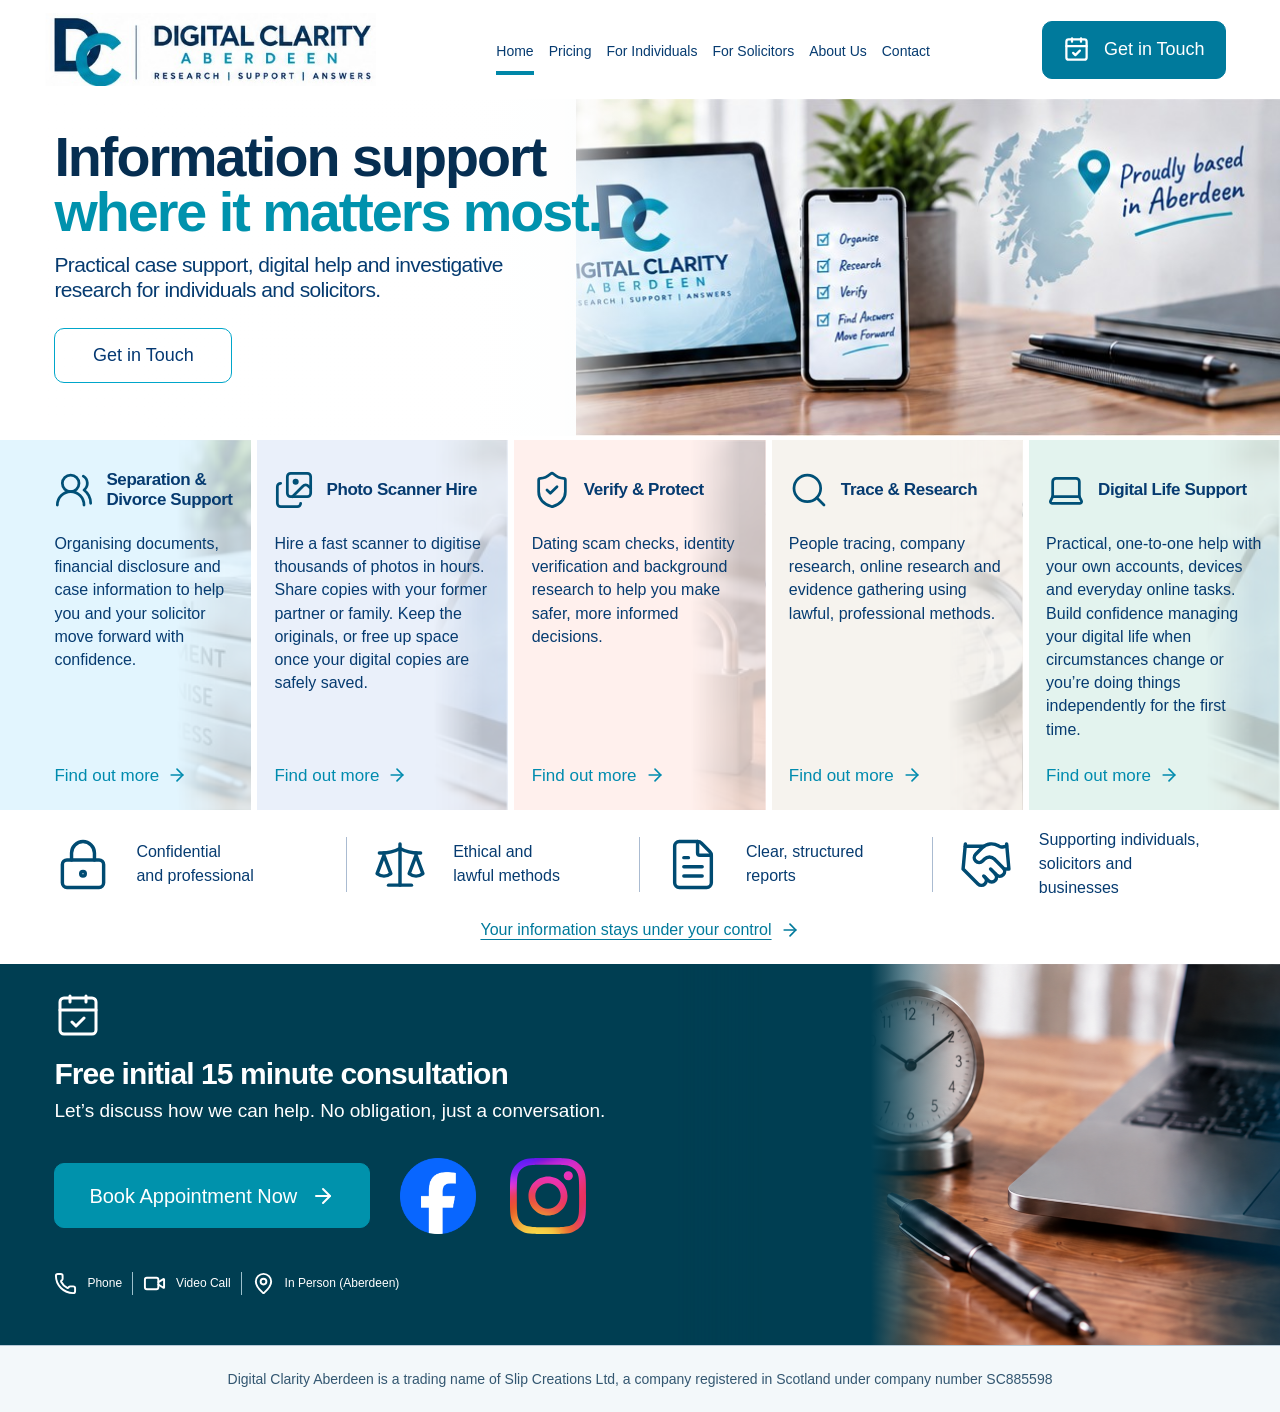
==== commit 4a3b1376: "Add files via upload" ====
--- a/index.html
+++ b/index.html
@@ -1,4 +1,4 @@
 <!doctype html>
-<html lang="en-GB"><head><meta charset="utf-8"><meta name="viewport" content="width=device-width,initial-scale=1"><meta name="description" content="Practical case support, digital help and investigative research for individuals and solicitors. Proudly based in Aberdeen."><title>Digital Clarity Aberdeen | Research, Support &amp; Answers</title><link rel="icon" href="favicon.png"><link rel="stylesheet" href="styles.css?v=25"><script src="script.js" defer></script></head><body><link rel="preload" as="image" href="images/logo.jpg"/><link rel="preload" as="image" href="images/facebook-logo.png"/><link rel="preload" as="image" href="images/instagram-logo.svg"/><a class="skip-link" href="#main">Skip to content</a><header class="header" id="home"><a href="index.html" class="brand" aria-label="Digital Clarity Aberdeen home"><img src="images/logo.jpg" alt="Digital Clarity Aberdeen — Research, Support, Answers" width="453" height="100"/></a><button class="menu-toggle" aria-label="Open navigation" aria-expanded="false" data-menu="true"><svg xmlns="http://www.w3.org/2000/svg" width="24" height="24" viewBox="0 0 24 24" fill="none" stroke="currentColor" stroke-width="2" stroke-linecap="round" stroke-linejoin="round" class="lucide lucide-menu" aria-hidden="true"><path d="M4 5h16"></path><path d="M4 12h16"></path><path d="M4 19h16"></path></svg></button><nav class="nav" aria-label="Main navigation"><a class="current" href="index.html" data-close-menu="true">Home</a><a href="pricing.html">Pricing</a><button data-panel="individuals">For Individuals</button><button data-panel="solicitors">For Solicitors</button><button data-panel="about">About Us</button><button data-panel="contact">Contact</button></nav><button class="button header-cta" data-panel="contact"><svg xmlns="http://www.w3.org/2000/svg" width="27" height="27" viewBox="0 0 24 24" fill="none" stroke="currentColor" stroke-width="2" stroke-linecap="round" stroke-linejoin="round" class="lucide lucide-calendar-check" aria-hidden="true"><path d="M8 2v3"></path><path d="M16 2v3"></path><rect x="3" y="3" width="18" height="18" rx="2"></rect><path d="M3 9h18"></path><path d="m9 15 2 2 4-4"></path></svg>Get in Touch</button></header><main id="main"><section class="hero" aria-labelledby="hero-title"><div class="hero-art" role="img" aria-label="Digital Clarity tablet and phone on an office desk, proudly based in Aberdeen"></div><div class="hero-copy"><h1 id="hero-title">Information support<br/><span>where it matters most.</span></h1><p>Practical case support, digital help and investigative<br class="desktop-break"/> research for individuals and solicitors.</p><div class="hero-actions"><button class="button outline" data-panel="contact">Get in Touch</button></div></div></section><section id="services" class="services" aria-label="Our services"><article class="service separation"><div class="service-photo" style="background-image:url(images/separation.jpg)"></div><div class="service-heading"><svg xmlns="http://www.w3.org/2000/svg" width="24" height="24" viewBox="0 0 24 24" fill="none" stroke="currentColor" stroke-width="1.65" stroke-linecap="round" stroke-linejoin="round" class="lucide lucide-users-round" aria-hidden="true"><path d="M18 21a8 8 0 0 0-16 0"></path><circle cx="10" cy="8" r="5"></circle><path d="M22 20c0-3.37-2-6.5-4-8a5 5 0 0 0-.45-8.3"></path></svg><h2>Separation &amp; Divorce Support</h2></div><p>Organising documents, financial disclosure and case information to help you and your solicitor move forward with confidence.</p><button class="text-link" data-panel="service-0">Find out more <svg xmlns="http://www.w3.org/2000/svg" width="20" height="20" viewBox="0 0 24 24" fill="none" stroke="currentColor" stroke-width="2" stroke-linecap="round" stroke-linejoin="round" class="lucide lucide-arrow-right" aria-hidden="true"><path d="M5 12h14"></path><path d="m12 5 7 7-7 7"></path></svg></button></article><article class="service scanning"><div class="service-photo" style="background-image:url(images/scanning.jpg)"></div><div class="service-heading"><svg xmlns="http://www.w3.org/2000/svg" width="24" height="24" viewBox="0 0 24 24" fill="none" stroke="currentColor" stroke-width="1.65" stroke-linecap="round" stroke-linejoin="round" class="lucide lucide-images" aria-hidden="true"><path d="m22 11-1.296-1.296a2.4 2.4 0 0 0-3.408 0L11 16"></path><path d="M4 8a2 2 0 0 0-2 2v10a2 2 0 0 0 2 2h10a2 2 0 0 0 2-2"></path><circle cx="13" cy="7" r="1" fill="currentColor"></circle><rect x="8" y="2" width="14" height="14" rx="2"></rect></svg><h2>Photo Scanner Hire</h2></div><p>Hire a fast scanner to digitise thousands of photos in hours. Share copies with your former partner or family. Keep the originals, or free up space once your digital copies are safely saved.</p><button class="text-link" data-panel="service-1">Find out more <svg xmlns="http://www.w3.org/2000/svg" width="20" height="20" viewBox="0 0 24 24" fill="none" stroke="currentColor" stroke-width="2" stroke-linecap="round" stroke-linejoin="round" class="lucide lucide-arrow-right" aria-hidden="true"><path d="M5 12h14"></path><path d="m12 5 7 7-7 7"></path></svg></button></article><article class="service verify"><div class="service-photo" style="background-image:url(images/verify.jpg)"></div><div class="service-heading"><svg xmlns="http://www.w3.org/2000/svg" width="24" height="24" viewBox="0 0 24 24" fill="none" stroke="currentColor" stroke-width="1.65" stroke-linecap="round" stroke-linejoin="round" class="lucide lucide-shield-check" aria-hidden="true"><path d="M20 13c0 5-3.5 7.5-7.66 8.95a1 1 0 0 1-.67-.01C7.5 20.5 4 18 4 13V6a1 1 0 0 1 1-1c2 0 4.5-1.2 6.24-2.72a1.17 1.17 0 0 1 1.52 0C14.51 3.81 17 5 19 5a1 1 0 0 1 1 1z"></path><path d="m9 12 2 2 4-4"></path></svg><h2>Verify &amp; Protect</h2></div><p>Dating scam checks, identity verification and background research to help you make safer, more informed decisions.</p><button class="text-link" data-panel="service-2">Find out more <svg xmlns="http://www.w3.org/2000/svg" width="20" height="20" viewBox="0 0 24 24" fill="none" stroke="currentColor" stroke-width="2" stroke-linecap="round" stroke-linejoin="round" class="lucide lucide-arrow-right" aria-hidden="true"><path d="M5 12h14"></path><path d="m12 5 7 7-7 7"></path></svg></button></article><article class="service research"><div class="service-photo" style="background-image:url(images/research.jpg)"></div><div class="service-heading"><svg xmlns="http://www.w3.org/2000/svg" width="24" height="24" viewBox="0 0 24 24" fill="none" stroke="currentColor" stroke-width="1.65" stroke-linecap="round" stroke-linejoin="round" class="lucide lucide-search" aria-hidden="true"><path d="m21 21-4.34-4.34"></path><circle cx="11" cy="11" r="8"></circle></svg><h2>Trace &amp; Research</h2></div><p>People tracing, company research, online research and evidence gathering using lawful, professional methods.</p><button class="text-link" data-panel="service-3">Find out more <svg xmlns="http://www.w3.org/2000/svg" width="20" height="20" viewBox="0 0 24 24" fill="none" stroke="currentColor" stroke-width="2" stroke-linecap="round" stroke-linejoin="round" class="lucide lucide-arrow-right" aria-hidden="true"><path d="M5 12h14"></path><path d="m12 5 7 7-7 7"></path></svg></button></article><article class="service digital"><div class="service-photo" style="background-image:url(images/digital.jpg)"></div><div class="service-heading"><svg xmlns="http://www.w3.org/2000/svg" width="24" height="24" viewBox="0 0 24 24" fill="none" stroke="currentColor" stroke-width="1.65" stroke-linecap="round" stroke-linejoin="round" class="lucide lucide-laptop" aria-hidden="true"><path d="M18 5a2 2 0 0 1 2 2v8.526a2 2 0 0 0 .212.897l1.068 2.127a1 1 0 0 1-.9 1.45H3.62a1 1 0 0 1-.9-1.45l1.068-2.127A2 2 0 0 0 4 15.526V7a2 2 0 0 1 2-2z"></path><path d="M20.054 15.987H3.946"></path></svg><h2>Digital Life Support</h2></div><p>Practical, one-to-one help with your own accounts, devices and everyday online tasks. Build confidence managing your digital life when circumstances change or you’re doing things independently for the first time.</p><button class="text-link" data-panel="service-4">Find out more <svg xmlns="http://www.w3.org/2000/svg" width="20" height="20" viewBox="0 0 24 24" fill="none" stroke="currentColor" stroke-width="2" stroke-linecap="round" stroke-linejoin="round" class="lucide lucide-arrow-right" aria-hidden="true"><path d="M5 12h14"></path><path d="m12 5 7 7-7 7"></path></svg></button></article></section><section class="assurances" aria-label="Our commitments"><div class="assurance"><svg xmlns="http://www.w3.org/2000/svg" width="24" height="24" viewBox="0 0 24 24" fill="none" stroke="currentColor" stroke-width="1.5" stroke-linecap="round" stroke-linejoin="round" class="lucide lucide-lock-keyhole" aria-hidden="true"><circle cx="12" cy="16" r="1"></circle><rect x="3" y="10" width="18" height="12" rx="2"></rect><path d="M7 10V7a5 5 0 0 1 10 0v3"></path></svg><p>Confidential<br/>and professional</p></div><div class="assurance"><svg xmlns="http://www.w3.org/2000/svg" width="24" height="24" viewBox="0 0 24 24" fill="none" stroke="currentColor" stroke-width="1.5" stroke-linecap="round" stroke-linejoin="round" class="lucide lucide-scale" aria-hidden="true"><path d="M12 3v18"></path><path d="m19 8 3 8a5 5 0 0 1-6 0zV7"></path><path d="M3 7h1a17 17 0 0 0 8-2 17 17 0 0 0 8 2h1"></path><path d="m5 8 3 8a5 5 0 0 1-6 0zV7"></path><path d="M7 21h10"></path></svg><p>Ethical and<br/>lawful methods</p></div><div class="assurance"><svg xmlns="http://www.w3.org/2000/svg" width="24" height="24" viewBox="0 0 24 24" fill="none" stroke="currentColor" stroke-width="1.5" stroke-linecap="round" stroke-linejoin="round" class="lucide lucide-file-text" aria-hidden="true"><path d="M6 22a2 2 0 0 1-2-2V4a2 2 0 0 1 2-2h8a2.4 2.4 0 0 1 1.704.706l3.588 3.588A2.4 2.4 0 0 1 20 8v12a2 2 0 0 1-2 2z"></path><path d="M14 2v5a1 1 0 0 0 1 1h5"></path><path d="M10 9H8"></path><path d="M16 13H8"></path><path d="M16 17H8"></path></svg><p>Clear, structured<br/>reports</p></div><div class="assurance"><svg xmlns="http://www.w3.org/2000/svg" width="24" height="24" viewBox="0 0 24 24" fill="none" stroke="currentColor" stroke-width="1.5" stroke-linecap="round" stroke-linejoin="round" class="lucide lucide-handshake" aria-hidden="true"><path d="m11 17 2 2a1 1 0 1 0 3-3"></path><path d="m14 14 2.5 2.5a1 1 0 1 0 3-3l-3.88-3.88a3 3 0 0 0-4.24 0l-.88.88a1 1 0 1 1-3-3l2.81-2.81a5.79 5.79 0 0 1 7.06-.87l.47.28a2 2 0 0 0 1.42.25L21 4"></path><path d="m21 3 1 11h-2"></path><path d="M3 3 2 14l6.5 6.5a1 1 0 1 0 3-3"></path><path d="M3 4h8"></path></svg><p>Supporting individuals,<br/>solicitors and businesses</p></div></section><div class="privacy-control"><button class="text-link" aria-haspopup="dialog" data-panel="privacy">Your information stays under your control <svg xmlns="http://www.w3.org/2000/svg" width="20" height="20" viewBox="0 0 24 24" fill="none" stroke="currentColor" stroke-width="2" stroke-linecap="round" stroke-linejoin="round" class="lucide lucide-arrow-right" aria-hidden="true"><path d="M5 12h14"></path><path d="m12 5 7 7-7 7"></path></svg></button></div><section id="contact" class="consultation"><div class="consultation-art"></div><div class="consultation-content"><div class="consultation-heading"><svg xmlns="http://www.w3.org/2000/svg" width="24" height="24" viewBox="0 0 24 24" fill="none" stroke="currentColor" stroke-width="1.5" stroke-linecap="round" stroke-linejoin="round" class="lucide lucide-calendar-check" aria-hidden="true"><path d="M8 2v3"></path><path d="M16 2v3"></path><rect x="3" y="3" width="18" height="18" rx="2"></rect><path d="M3 9h18"></path><path d="m9 15 2 2 4-4"></path></svg><div><h2>Free initial 15 minute consultation</h2><p>Let’s discuss how we can help. No obligation, just a conversation.</p></div></div><div class="consultation-actions"><button class="button booking" data-panel="contact">Book Appointment Now <svg xmlns="http://www.w3.org/2000/svg" width="24" height="24" viewBox="0 0 24 24" fill="none" stroke="currentColor" stroke-width="2" stroke-linecap="round" stroke-linejoin="round" class="lucide lucide-arrow-right" aria-hidden="true"><path d="M5 12h14"></path><path d="m12 5 7 7-7 7"></path></svg></button><div class="social-links" aria-label="Follow Digital Clarity Aberdeen"><a class="facebook-profile" href="https://www.facebook.com/profile.php?id=61594316458987" target="_blank" rel="noopener noreferrer" aria-label="Digital Clarity Aberdeen on Facebook (opens in a new tab)"><img src="images/facebook-logo.png" alt="" width="76" height="76"/></a><a href="https://www.instagram.com/digitalclarityaberdeen/" target="_blank" rel="noopener noreferrer" aria-label="Digital Clarity Aberdeen on Instagram (opens in a new tab)"><img src="images/instagram-logo.svg" alt="" width="76" height="76"/></a></div><div class="methods"><span><svg xmlns="http://www.w3.org/2000/svg" width="24" height="24" viewBox="0 0 24 24" fill="none" stroke="currentColor" stroke-width="2" stroke-linecap="round" stroke-linejoin="round" class="lucide lucide-phone" aria-hidden="true"><path d="M13.832 16.568a1 1 0 0 0 1.213-.303l.355-.465A2 2 0 0 1 17 15h3a2 2 0 0 1 2 2v3a2 2 0 0 1-2 2A18 18 0 0 1 2 4a2 2 0 0 1 2-2h3a2 2 0 0 1 2 2v3a2 2 0 0 1-.8 1.6l-.468.351a1 1 0 0 0-.292 1.233 14 14 0 0 0 6.392 6.384"></path></svg>Phone</span><span><svg xmlns="http://www.w3.org/2000/svg" width="24" height="24" viewBox="0 0 24 24" fill="none" stroke="currentColor" stroke-width="2" stroke-linecap="round" stroke-linejoin="round" class="lucide lucide-video" aria-hidden="true"><path d="m16 13 5.223 3.482a.5.5 0 0 0 .777-.416V7.87a.5.5 0 0 0-.752-.432L16 10.5"></path><rect x="2" y="6" width="14" height="12" rx="2"></rect></svg>Video Call</span><span><svg xmlns="http://www.w3.org/2000/svg" width="24" height="24" viewBox="0 0 24 24" fill="none" stroke="currentColor" stroke-width="2" stroke-linecap="round" stroke-linejoin="round" class="lucide lucide-map-pin" aria-hidden="true"><path d="M20 10c0 4.993-5.539 10.193-7.399 11.799a1 1 0 0 1-1.202 0C9.539 20.193 4 14.993 4 10a8 8 0 0 1 16 0"></path><circle cx="12" cy="10" r="3"></circle></svg>In Person (Aberdeen)</span></div></div></div></section></main><footer class="site-footer"><p>Digital Clarity Aberdeen is a trading name of Slip Creations Ltd, a company registered in Scotland under company number SC885598</p></footer>
+<html lang="en-GB"><head><meta charset="utf-8"><meta name="viewport" content="width=device-width,initial-scale=1"><meta name="description" content="Practical case support, digital help and investigative research for individuals and solicitors. Proudly based in Aberdeen."><title>Digital Clarity Aberdeen | Research, Support &amp; Answers</title><link rel="icon" href="favicon.png"><link rel="stylesheet" href="styles.css?v=27"><script src="script.js" defer></script></head><body><link rel="preload" as="image" href="images/logo.jpg"/><link rel="preload" as="image" href="images/facebook-logo.png"/><link rel="preload" as="image" href="images/instagram-logo.svg"/><a class="skip-link" href="#main">Skip to content</a><header class="header" id="home"><a href="index.html" class="brand" aria-label="Digital Clarity Aberdeen home"><img src="images/logo.jpg" alt="Digital Clarity Aberdeen — Research, Support, Answers" width="453" height="100"/></a><button class="menu-toggle" aria-label="Open navigation" aria-expanded="false" data-menu="true"><svg xmlns="http://www.w3.org/2000/svg" width="24" height="24" viewBox="0 0 24 24" fill="none" stroke="currentColor" stroke-width="2" stroke-linecap="round" stroke-linejoin="round" class="lucide lucide-menu" aria-hidden="true"><path d="M4 5h16"></path><path d="M4 12h16"></path><path d="M4 19h16"></path></svg></button><nav class="nav" aria-label="Main navigation"><a class="current" href="index.html" data-close-menu="true">Home</a><a href="pricing.html">Pricing</a><button data-panel="individuals">For Individuals</button><button data-panel="solicitors">For Solicitors</button><button data-panel="about">About Us</button><button data-panel="contact">Contact</button></nav><button class="button header-cta" data-panel="contact"><svg xmlns="http://www.w3.org/2000/svg" width="27" height="27" viewBox="0 0 24 24" fill="none" stroke="currentColor" stroke-width="2" stroke-linecap="round" stroke-linejoin="round" class="lucide lucide-calendar-check" aria-hidden="true"><path d="M8 2v3"></path><path d="M16 2v3"></path><rect x="3" y="3" width="18" height="18" rx="2"></rect><path d="M3 9h18"></path><path d="m9 15 2 2 4-4"></path></svg>Get in Touch</button></header><main id="main"><section class="hero" aria-labelledby="hero-title"><div class="hero-art" role="img" aria-label="Digital Clarity tablet and phone on an office desk, proudly based in Aberdeen"></div><div class="hero-copy"><h1 id="hero-title">Information support<br/><span>where it matters most.</span></h1><p>Practical case support, digital help and investigative<br class="desktop-break"/> research for individuals and solicitors.</p><div class="hero-actions"><button class="button outline" data-panel="contact">Get in Touch</button></div></div></section><section id="services" class="services" aria-label="Our services"><article class="service separation"><div class="service-photo" style="background-image:url(images/separation.jpg)"></div><div class="service-heading"><svg xmlns="http://www.w3.org/2000/svg" width="24" height="24" viewBox="0 0 24 24" fill="none" stroke="currentColor" stroke-width="1.65" stroke-linecap="round" stroke-linejoin="round" class="lucide lucide-users-round" aria-hidden="true"><path d="M18 21a8 8 0 0 0-16 0"></path><circle cx="10" cy="8" r="5"></circle><path d="M22 20c0-3.37-2-6.5-4-8a5 5 0 0 0-.45-8.3"></path></svg><h2>Separation &amp; Divorce Support</h2></div><p>Organising documents, financial disclosure and case information to help you and your solicitor move forward with confidence.</p><button class="text-link" data-panel="service-0">Find out more <svg xmlns="http://www.w3.org/2000/svg" width="20" height="20" viewBox="0 0 24 24" fill="none" stroke="currentColor" stroke-width="2" stroke-linecap="round" stroke-linejoin="round" class="lucide lucide-arrow-right" aria-hidden="true"><path d="M5 12h14"></path><path d="m12 5 7 7-7 7"></path></svg></button></article><article class="service scanning"><div class="service-photo" style="background-image:url(images/scanning.jpg)"></div><div class="service-heading"><svg xmlns="http://www.w3.org/2000/svg" width="24" height="24" viewBox="0 0 24 24" fill="none" stroke="currentColor" stroke-width="1.65" stroke-linecap="round" stroke-linejoin="round" class="lucide lucide-images" aria-hidden="true"><path d="m22 11-1.296-1.296a2.4 2.4 0 0 0-3.408 0L11 16"></path><path d="M4 8a2 2 0 0 0-2 2v10a2 2 0 0 0 2 2h10a2 2 0 0 0 2-2"></path><circle cx="13" cy="7" r="1" fill="currentColor"></circle><rect x="8" y="2" width="14" height="14" rx="2"></rect></svg><h2>Photo Scanner Hire</h2></div><p>Hire a fast scanner to digitise thousands of photos in hours. Share copies with your former partner or family. Keep the originals, or free up space once your digital copies are safely saved.</p><button class="text-link" data-panel="service-1">Find out more <svg xmlns="http://www.w3.org/2000/svg" width="20" height="20" viewBox="0 0 24 24" fill="none" stroke="currentColor" stroke-width="2" stroke-linecap="round" stroke-linejoin="round" class="lucide lucide-arrow-right" aria-hidden="true"><path d="M5 12h14"></path><path d="m12 5 7 7-7 7"></path></svg></button></article><article class="service verify"><div class="service-photo" style="background-image:url(images/verify.jpg)"></div><div class="service-heading"><svg xmlns="http://www.w3.org/2000/svg" width="24" height="24" viewBox="0 0 24 24" fill="none" stroke="currentColor" stroke-width="1.65" stroke-linecap="round" stroke-linejoin="round" class="lucide lucide-shield-check" aria-hidden="true"><path d="M20 13c0 5-3.5 7.5-7.66 8.95a1 1 0 0 1-.67-.01C7.5 20.5 4 18 4 13V6a1 1 0 0 1 1-1c2 0 4.5-1.2 6.24-2.72a1.17 1.17 0 0 1 1.52 0C14.51 3.81 17 5 19 5a1 1 0 0 1 1 1z"></path><path d="m9 12 2 2 4-4"></path></svg><h2>Verify &amp; Protect</h2></div><p>Dating scam checks, identity verification and background research to help you make safer, more informed decisions.</p><button class="text-link" data-panel="service-2">Find out more <svg xmlns="http://www.w3.org/2000/svg" width="20" height="20" viewBox="0 0 24 24" fill="none" stroke="currentColor" stroke-width="2" stroke-linecap="round" stroke-linejoin="round" class="lucide lucide-arrow-right" aria-hidden="true"><path d="M5 12h14"></path><path d="m12 5 7 7-7 7"></path></svg></button></article><article class="service research"><div class="service-photo" style="background-image:url(images/research.jpg)"></div><div class="service-heading"><svg xmlns="http://www.w3.org/2000/svg" width="24" height="24" viewBox="0 0 24 24" fill="none" stroke="currentColor" stroke-width="1.65" stroke-linecap="round" stroke-linejoin="round" class="lucide lucide-search" aria-hidden="true"><path d="m21 21-4.34-4.34"></path><circle cx="11" cy="11" r="8"></circle></svg><h2>Trace &amp; Research</h2></div><p>People tracing, company research, online research and evidence gathering using lawful, professional methods.</p><button class="text-link" data-panel="service-3">Find out more <svg xmlns="http://www.w3.org/2000/svg" width="20" height="20" viewBox="0 0 24 24" fill="none" stroke="currentColor" stroke-width="2" stroke-linecap="round" stroke-linejoin="round" class="lucide lucide-arrow-right" aria-hidden="true"><path d="M5 12h14"></path><path d="m12 5 7 7-7 7"></path></svg></button></article><article class="service digital"><div class="service-photo" style="background-image:url(images/digital.jpg)"></div><div class="service-heading"><svg xmlns="http://www.w3.org/2000/svg" width="24" height="24" viewBox="0 0 24 24" fill="none" stroke="currentColor" stroke-width="1.65" stroke-linecap="round" stroke-linejoin="round" class="lucide lucide-laptop" aria-hidden="true"><path d="M18 5a2 2 0 0 1 2 2v8.526a2 2 0 0 0 .212.897l1.068 2.127a1 1 0 0 1-.9 1.45H3.62a1 1 0 0 1-.9-1.45l1.068-2.127A2 2 0 0 0 4 15.526V7a2 2 0 0 1 2-2z"></path><path d="M20.054 15.987H3.946"></path></svg><h2>Digital Life Support</h2></div><p>Practical, one-to-one help with your own accounts, devices and everyday online tasks. Build confidence managing your digital life when circumstances change or you’re doing things independently for the first time.</p><button class="text-link" data-panel="service-4">Find out more <svg xmlns="http://www.w3.org/2000/svg" width="20" height="20" viewBox="0 0 24 24" fill="none" stroke="currentColor" stroke-width="2" stroke-linecap="round" stroke-linejoin="round" class="lucide lucide-arrow-right" aria-hidden="true"><path d="M5 12h14"></path><path d="m12 5 7 7-7 7"></path></svg></button></article></section><section class="assurances" aria-label="Our commitments"><div class="assurance"><svg xmlns="http://www.w3.org/2000/svg" width="24" height="24" viewBox="0 0 24 24" fill="none" stroke="currentColor" stroke-width="1.5" stroke-linecap="round" stroke-linejoin="round" class="lucide lucide-lock-keyhole" aria-hidden="true"><circle cx="12" cy="16" r="1"></circle><rect x="3" y="10" width="18" height="12" rx="2"></rect><path d="M7 10V7a5 5 0 0 1 10 0v3"></path></svg><p>Confidential<br/>and professional</p></div><div class="assurance"><svg xmlns="http://www.w3.org/2000/svg" width="24" height="24" viewBox="0 0 24 24" fill="none" stroke="currentColor" stroke-width="1.5" stroke-linecap="round" stroke-linejoin="round" class="lucide lucide-scale" aria-hidden="true"><path d="M12 3v18"></path><path d="m19 8 3 8a5 5 0 0 1-6 0zV7"></path><path d="M3 7h1a17 17 0 0 0 8-2 17 17 0 0 0 8 2h1"></path><path d="m5 8 3 8a5 5 0 0 1-6 0zV7"></path><path d="M7 21h10"></path></svg><p>Ethical and<br/>lawful methods</p></div><div class="assurance"><svg xmlns="http://www.w3.org/2000/svg" width="24" height="24" viewBox="0 0 24 24" fill="none" stroke="currentColor" stroke-width="1.5" stroke-linecap="round" stroke-linejoin="round" class="lucide lucide-file-text" aria-hidden="true"><path d="M6 22a2 2 0 0 1-2-2V4a2 2 0 0 1 2-2h8a2.4 2.4 0 0 1 1.704.706l3.588 3.588A2.4 2.4 0 0 1 20 8v12a2 2 0 0 1-2 2z"></path><path d="M14 2v5a1 1 0 0 0 1 1h5"></path><path d="M10 9H8"></path><path d="M16 13H8"></path><path d="M16 17H8"></path></svg><p>Clear, structured<br/>reports</p></div><div class="assurance"><svg xmlns="http://www.w3.org/2000/svg" width="24" height="24" viewBox="0 0 24 24" fill="none" stroke="currentColor" stroke-width="1.5" stroke-linecap="round" stroke-linejoin="round" class="lucide lucide-handshake" aria-hidden="true"><path d="m11 17 2 2a1 1 0 1 0 3-3"></path><path d="m14 14 2.5 2.5a1 1 0 1 0 3-3l-3.88-3.88a3 3 0 0 0-4.24 0l-.88.88a1 1 0 1 1-3-3l2.81-2.81a5.79 5.79 0 0 1 7.06-.87l.47.28a2 2 0 0 0 1.42.25L21 4"></path><path d="m21 3 1 11h-2"></path><path d="M3 3 2 14l6.5 6.5a1 1 0 1 0 3-3"></path><path d="M3 4h8"></path></svg><p>Supporting individuals,<br/>solicitors and businesses</p></div></section><div class="privacy-control"><button class="text-link" aria-haspopup="dialog" data-panel="privacy">Your information stays under your control <svg xmlns="http://www.w3.org/2000/svg" width="20" height="20" viewBox="0 0 24 24" fill="none" stroke="currentColor" stroke-width="2" stroke-linecap="round" stroke-linejoin="round" class="lucide lucide-arrow-right" aria-hidden="true"><path d="M5 12h14"></path><path d="m12 5 7 7-7 7"></path></svg></button></div><section id="contact" class="consultation"><div class="consultation-art"></div><div class="consultation-content"><div class="consultation-heading"><svg xmlns="http://www.w3.org/2000/svg" width="24" height="24" viewBox="0 0 24 24" fill="none" stroke="currentColor" stroke-width="1.5" stroke-linecap="round" stroke-linejoin="round" class="lucide lucide-calendar-check" aria-hidden="true"><path d="M8 2v3"></path><path d="M16 2v3"></path><rect x="3" y="3" width="18" height="18" rx="2"></rect><path d="M3 9h18"></path><path d="m9 15 2 2 4-4"></path></svg><div><h2>Free initial 15 minute consultation</h2><p>Let’s discuss how we can help. No obligation, just a conversation.</p></div></div><div class="consultation-actions"><button class="button booking" data-panel="contact">Book Appointment Now <svg xmlns="http://www.w3.org/2000/svg" width="24" height="24" viewBox="0 0 24 24" fill="none" stroke="currentColor" stroke-width="2" stroke-linecap="round" stroke-linejoin="round" class="lucide lucide-arrow-right" aria-hidden="true"><path d="M5 12h14"></path><path d="m12 5 7 7-7 7"></path></svg></button><div class="social-links" aria-label="Follow Digital Clarity Aberdeen"><a class="facebook-profile" href="https://www.facebook.com/profile.php?id=61594316458987" target="_blank" rel="noopener noreferrer" aria-label="Digital Clarity Aberdeen on Facebook (opens in a new tab)"><img src="images/facebook-logo.png" alt="" width="76" height="76"/></a><a href="https://www.instagram.com/digitalclarityaberdeen/" target="_blank" rel="noopener noreferrer" aria-label="Digital Clarity Aberdeen on Instagram (opens in a new tab)"><img src="images/instagram-logo.svg" alt="" width="76" height="76"/></a></div><div class="methods"><span><svg xmlns="http://www.w3.org/2000/svg" width="24" height="24" viewBox="0 0 24 24" fill="none" stroke="currentColor" stroke-width="2" stroke-linecap="round" stroke-linejoin="round" class="lucide lucide-phone" aria-hidden="true"><path d="M13.832 16.568a1 1 0 0 0 1.213-.303l.355-.465A2 2 0 0 1 17 15h3a2 2 0 0 1 2 2v3a2 2 0 0 1-2 2A18 18 0 0 1 2 4a2 2 0 0 1 2-2h3a2 2 0 0 1 2 2v3a2 2 0 0 1-.8 1.6l-.468.351a1 1 0 0 0-.292 1.233 14 14 0 0 0 6.392 6.384"></path></svg>Phone</span><span><svg xmlns="http://www.w3.org/2000/svg" width="24" height="24" viewBox="0 0 24 24" fill="none" stroke="currentColor" stroke-width="2" stroke-linecap="round" stroke-linejoin="round" class="lucide lucide-video" aria-hidden="true"><path d="m16 13 5.223 3.482a.5.5 0 0 0 .777-.416V7.87a.5.5 0 0 0-.752-.432L16 10.5"></path><rect x="2" y="6" width="14" height="12" rx="2"></rect></svg>Video Call</span><span><svg xmlns="http://www.w3.org/2000/svg" width="24" height="24" viewBox="0 0 24 24" fill="none" stroke="currentColor" stroke-width="2" stroke-linecap="round" stroke-linejoin="round" class="lucide lucide-map-pin" aria-hidden="true"><path d="M20 10c0 4.993-5.539 10.193-7.399 11.799a1 1 0 0 1-1.202 0C9.539 20.193 4 14.993 4 10a8 8 0 0 1 16 0"></path><circle cx="12" cy="10" r="3"></circle></svg>In Person (Aberdeen)</span></div></div></div></section></main><footer class="site-footer"><p>Digital Clarity Aberdeen is a trading name of Slip Creations Ltd, a company registered in Scotland under company number SC885598</p></footer>
 <dialog id="details" class="detail-dialog" aria-labelledby="dialog-title" aria-describedby="dialog-description"><button class="dialog-close" aria-label="Close details" autofocus>×</button><h2 id="dialog-title" class="dialog-title"></h2><p id="dialog-description" class="dialog-copy"></p><div id="dialog-sections" class="team-sections dialog-copy" hidden></div><div id="dialog-phones" class="contact-phones dialog-copy" hidden><p>UK: <a href="tel:0345555555">0345 555555</a></p><p>Local: <a href="tel:01224555555">01224 555555</a></p></div><button id="dialog-action" class="button">Get in Touch →</button><a id="dialog-email" class="button email-button" href="mailto:contactus@dcaberdeen.com?subject=Free%2015%20minute%20consultation" hidden>Email to arrange a consultation →</a></dialog>
 </body></html>
--- a/styles.css
+++ b/styles.css
@@ -53,6 +53,29 @@
 @media(min-width:1101px){.consultation .consultation-actions{display:flex;flex-wrap:wrap;width:auto;gap:24px}.consultation .social-links{justify-self:auto}.consultation .methods{flex-basis:100%}}
 @media(min-width:651px) and (max-width:1100px){.consultation .social-links{margin:0}}
 @media(max-width:650px){.consultation .social-links{flex-basis:auto;justify-content:flex-start;margin:0}}
+/* Consistent page gutter and alignment for the consultation content. */
+:root{--page-gutter:4.25%}
+.header{padding-left:var(--page-gutter);padding-right:var(--page-gutter)}
+.hero-copy{padding-left:var(--page-gutter);padding-right:var(--page-gutter)}
+.consultation-content{padding-left:var(--page-gutter);padding-right:var(--page-gutter)}
+.consultation-heading{position:relative;display:block;padding-left:0}
+.consultation-heading>svg{position:absolute;left:0;top:0;width:58px;height:58px}
+.consultation-heading>div{padding-left:80px}
+.consultation .consultation-actions{margin-top:26px;align-items:center;gap:24px}
+.consultation .methods{margin-top:8px}
+.pricing-hero,.pricing-section,.pricing-promise{padding-left:var(--page-gutter);padding-right:var(--page-gutter)}
+@media(max-width:650px){:root{--page-gutter:22px}.header{padding-left:var(--page-gutter);padding-right:var(--page-gutter)}.consultation-heading>svg{width:42px;height:46px}.consultation-heading>div{padding-left:58px}.consultation .consultation-actions{gap:18px}.consultation .methods{margin-top:4px}}
+/* Align visible content, including nested cards, to the same page edge. */
+:root{--page-gutter:4.25vw}
+.header .brand{transform:translateX(-2.43%)}
+#services>.service:first-child{padding-left:var(--page-gutter)}
+.assurances{padding-left:var(--page-gutter);padding-right:var(--page-gutter)}
+.assurances .assurance{justify-content:flex-start;padding-left:24px;padding-right:24px}
+.assurances .assurance:first-child{padding-left:0}
+.consultation-heading{display:flex;flex-direction:column;align-items:flex-start;gap:14px}
+.consultation-heading>svg{position:static;width:48px;height:48px}
+.consultation-heading>div{padding-left:0}
+@media(max-width:650px){:root{--page-gutter:22px}.assurances .assurance{padding:0}.consultation-heading>svg{width:42px;height:42px}.consultation-heading{gap:12px}}
 
 .detail-dialog{border:0;border-radius:12px;color:#063864;background:#fff;width:560px;max-height:85vh;overflow:auto;box-shadow:0 20px 80px #001d3c55;position:fixed;inset:0;margin:auto}.detail-dialog::backdrop{background:#00253c66;backdrop-filter:blur(3px)}.detail-dialog[open]{display:flex;flex-direction:column}.dialog-close{position:absolute;right:10px;top:8px;background:transparent;font-size:28px;line-height:1;padding:7px}.detail-dialog .button{align-self:flex-start}.dialog-title{margin-top:0}.dialog-copy{margin:0}body.modal-open{overflow:hidden}
 
